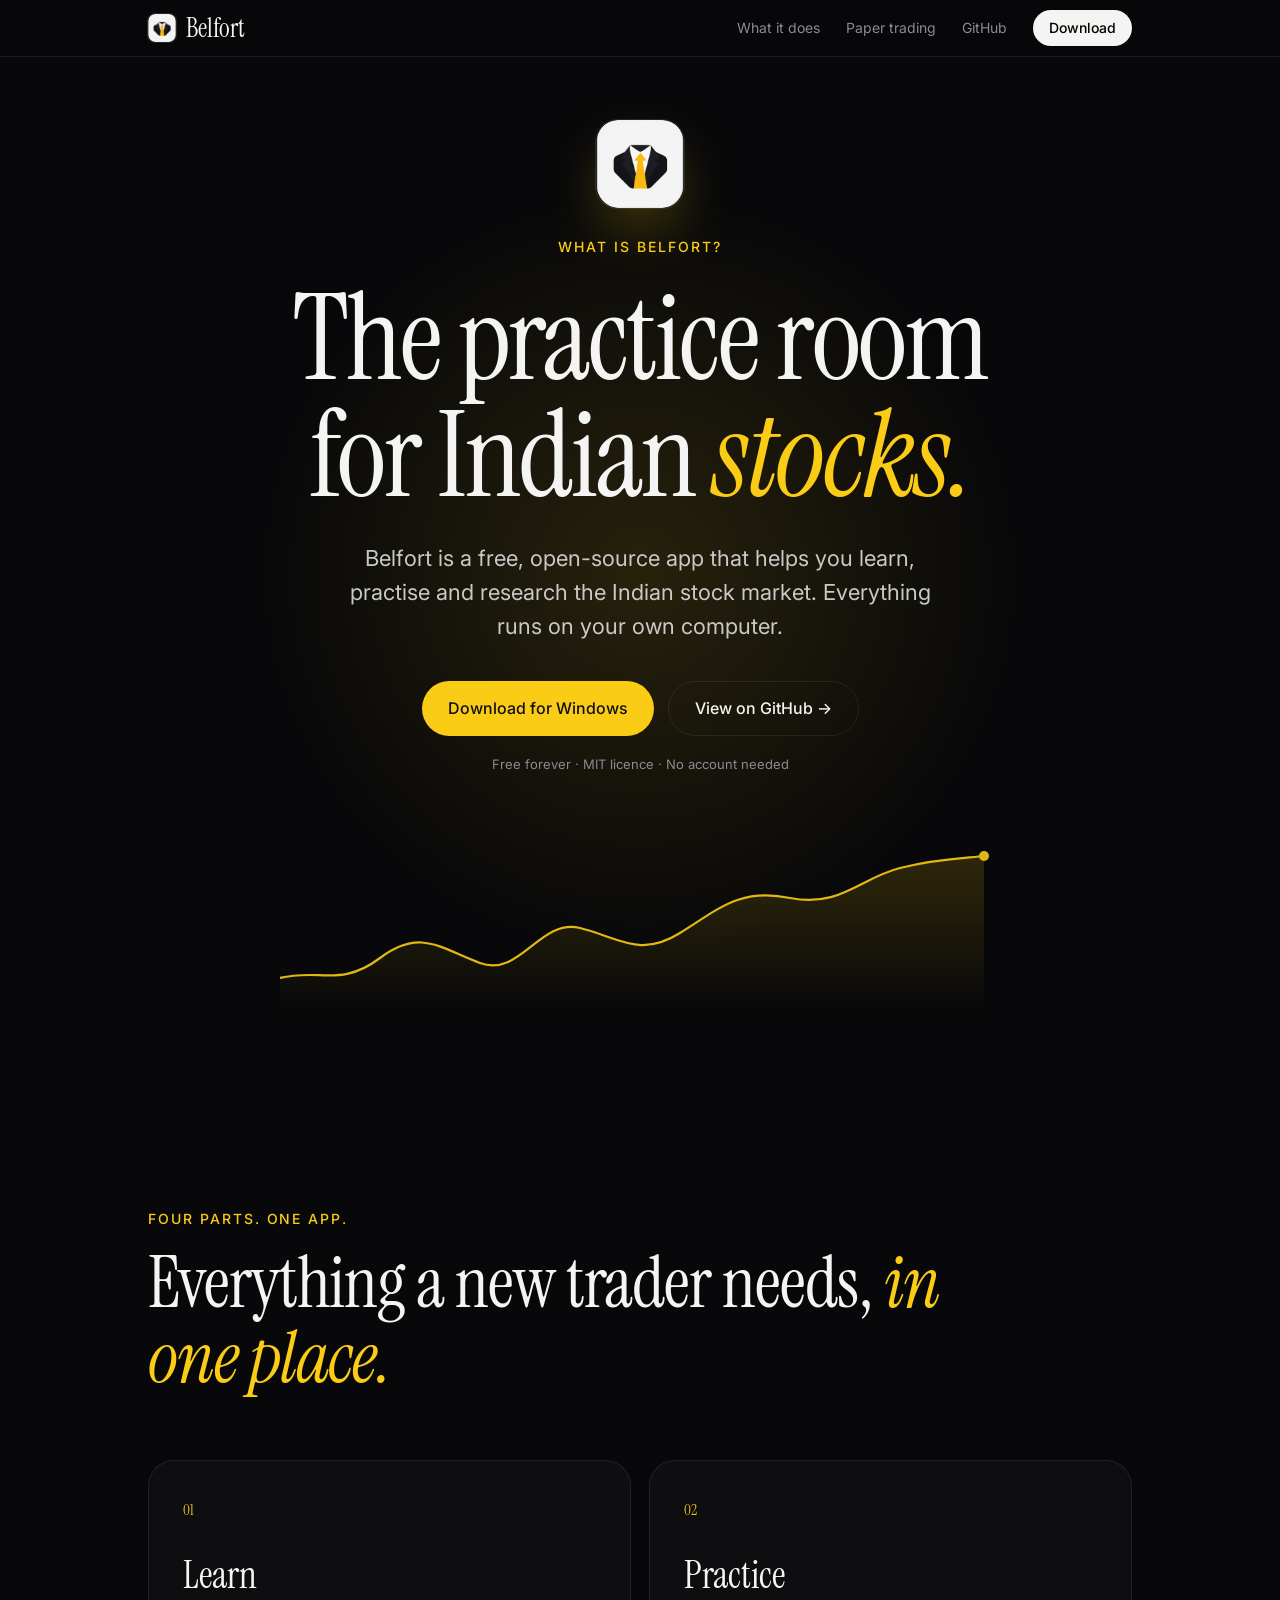
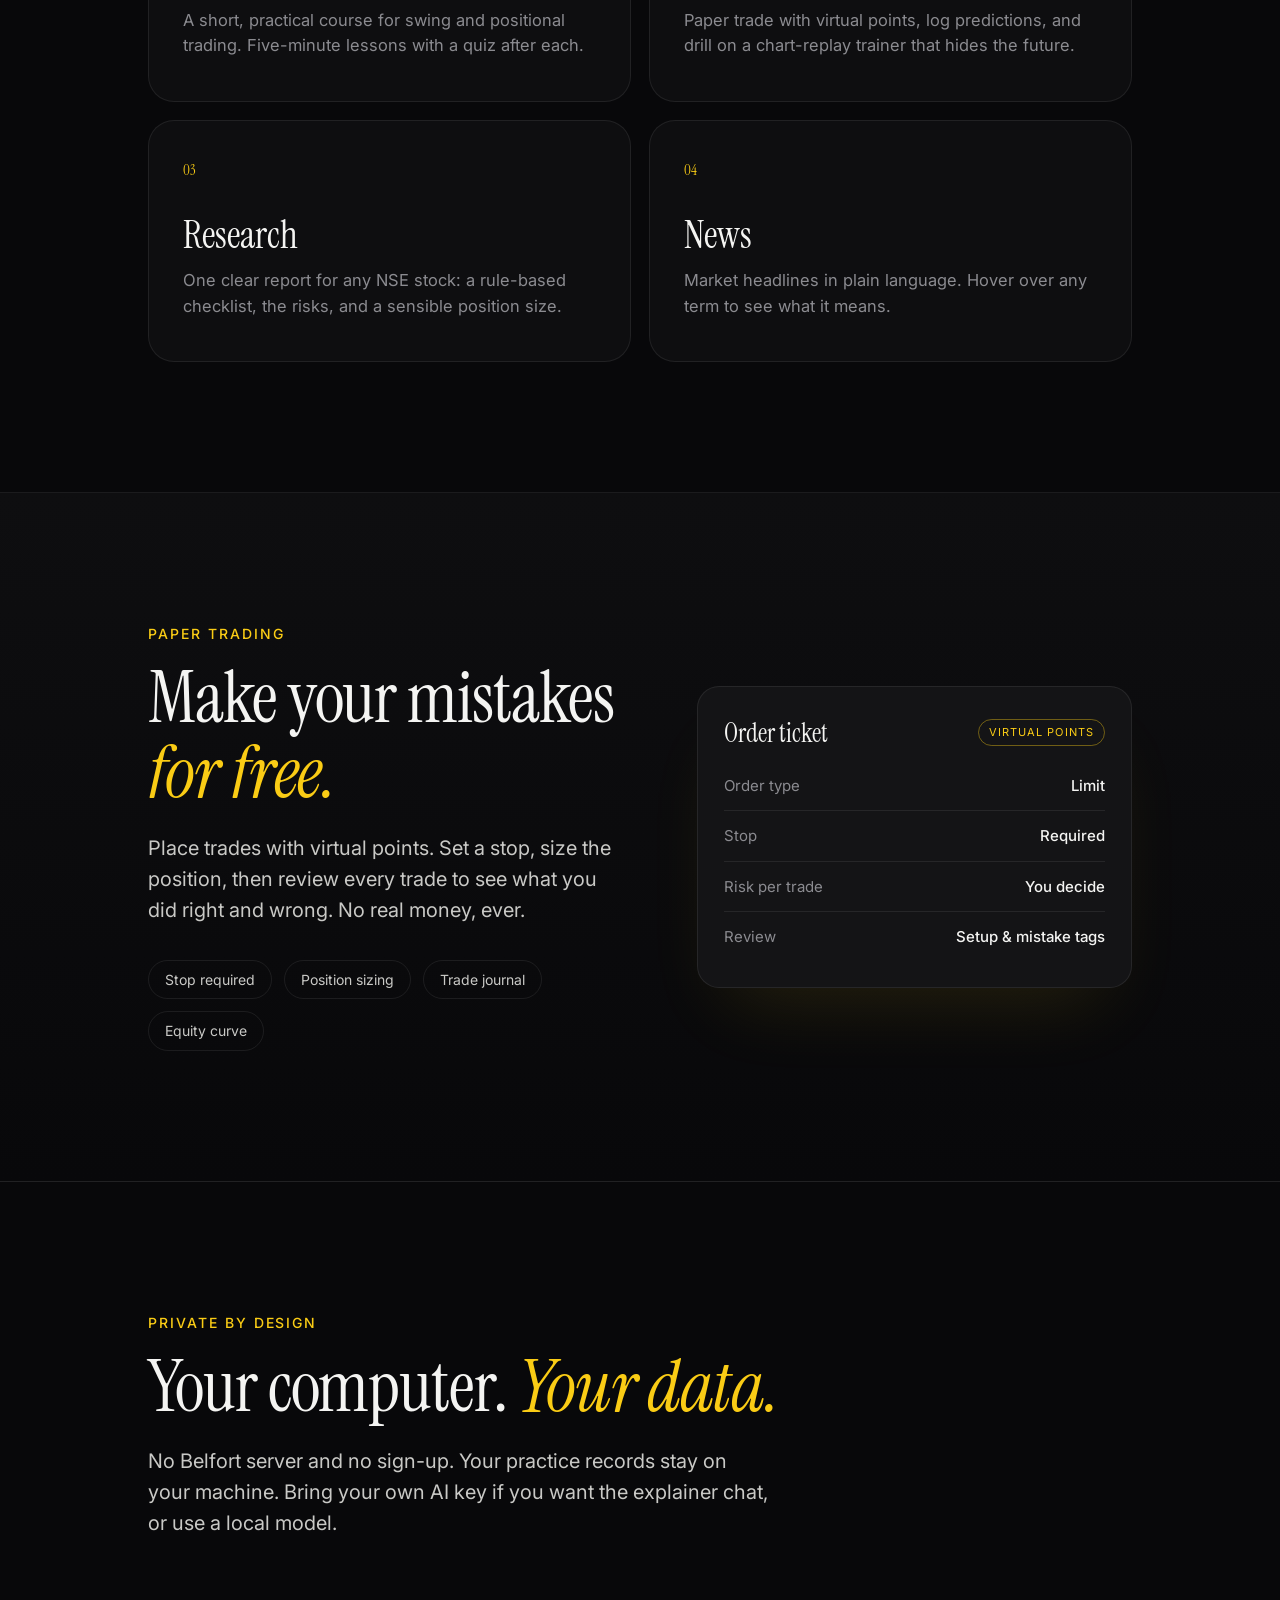
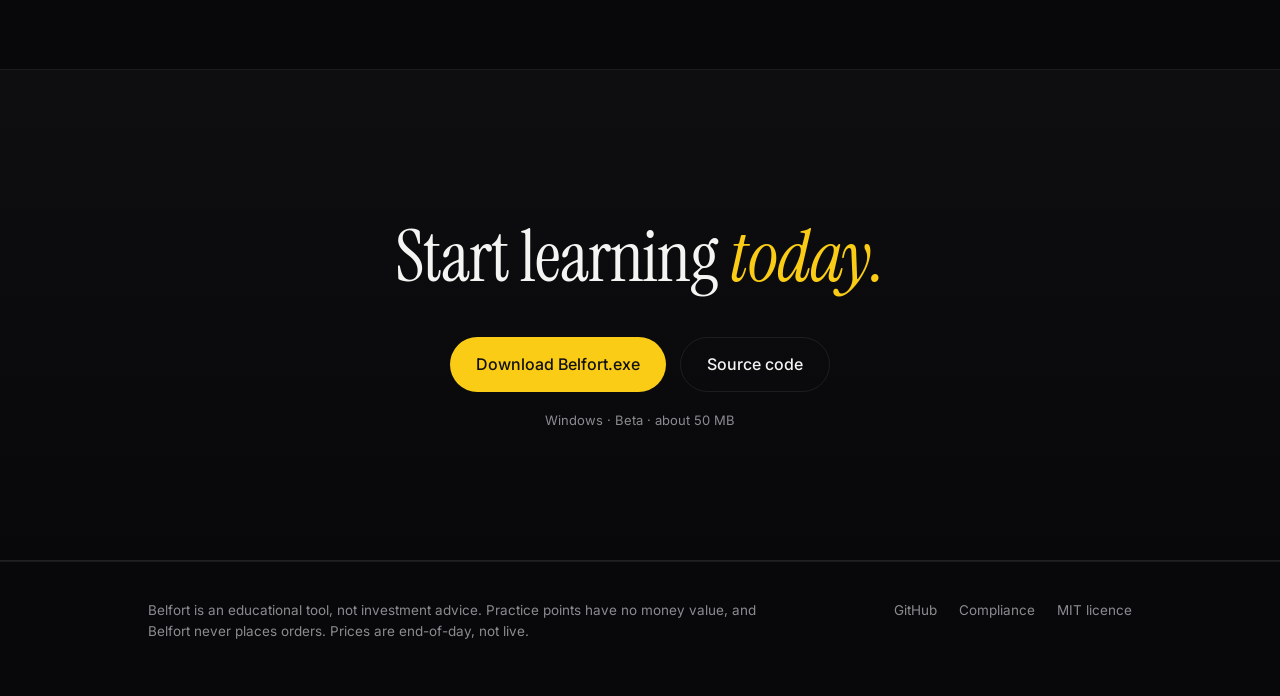
==== site/index.html @ 418f35a1 "feat(site): add landing page for belfort-ai-learn.vercel.app" ====
<!doctype html>
<html lang="en">
<head>
<meta charset="utf-8">
<meta name="viewport" content="width=device-width, initial-scale=1">
<title>Belfort. Learn, practise and research Indian stocks.</title>
<meta name="description" content="Belfort is a free, open-source Windows app to learn, practise and research Indian stocks. Paper trading with virtual points, a short course, one clear report per stock, and plain-language news.">
<meta name="theme-color" content="#08080a">
<meta property="og:title" content="Belfort">
<meta property="og:description" content="Learn, practise and research Indian stocks. In one free app.">
<meta property="og:type" content="website">
<meta property="og:image" content="logo.png">
<link rel="icon" href="favicon.png">
<link rel="apple-touch-icon" href="logo.png">
<link rel="preconnect" href="https://fonts.googleapis.com">
<link rel="preconnect" href="https://fonts.gstatic.com" crossorigin>
<link href="https://fonts.googleapis.com/css2?family=Inter:wght@400;500;600&family=Instrument+Serif:ital@0;1&display=swap" rel="stylesheet">
<style>
:root{
  --bg:#08080a; --s1:#0e0e10; --s2:#141416;
  --line:rgba(255,255,255,.08); --ink:#f4f4f2; --ink2:#c9c9c6; --muted:#8b8b90;
  --y:#facc15; --y-hi:#ffe27a;
  --serif:"Instrument Serif","Iowan Old Style",Georgia,serif;
  --sans:"Inter",-apple-system,"Segoe UI",Roboto,sans-serif;
}
*{box-sizing:border-box;margin:0;padding:0}
html{scroll-behavior:smooth}
body{background:var(--bg);color:var(--ink);font-family:var(--sans);font-size:17px;line-height:1.55;-webkit-font-smoothing:antialiased;overflow-x:hidden}
a{color:inherit;text-decoration:none}
.wrap{max-width:1040px;margin:0 auto;padding:0 28px}

/* nav */
nav{position:fixed;inset:0 0 auto 0;z-index:10;backdrop-filter:saturate(180%) blur(20px);background:rgba(8,8,10,.7);border-bottom:1px solid var(--line)}
nav .wrap{display:flex;align-items:center;justify-content:space-between;height:56px}
.brand{display:flex;align-items:center;gap:10px;font-family:var(--serif);font-size:26px;line-height:1}
.brand img{width:28px;height:28px;border-radius:7px;box-shadow:0 0 0 1px rgba(255,255,255,.12)}
.links{display:flex;align-items:center;gap:26px;font-size:14px;color:var(--muted)}
.links a:hover{color:var(--ink)}
.pill{background:var(--ink);color:#000!important;padding:7px 16px;border-radius:999px;font-weight:500}
.pill:hover{background:#fff}

/* hero */
.hero{min-height:100vh;display:flex;flex-direction:column;justify-content:center;align-items:center;text-align:center;padding:120px 28px 60px;position:relative}
.hero::before{content:"";position:absolute;top:18%;left:50%;width:760px;height:760px;transform:translateX(-50%);background:radial-gradient(closest-side,rgba(250,204,21,.13),transparent);pointer-events:none;animation:glow 6s ease-in-out infinite alternate}
@keyframes glow{to{opacity:.55;transform:translateX(-50%) scale(1.08)}}
.mark{width:88px;height:88px;border-radius:22px;margin-bottom:28px;box-shadow:0 0 0 1px rgba(255,255,255,.1),0 24px 60px -12px rgba(250,204,21,.35);animation:rise 1s both,float 6s 1s ease-in-out infinite!important}
@keyframes float{50%{transform:translateY(-8px)}}
.eyebrow{font-size:14px;color:var(--y);letter-spacing:.14em;text-transform:uppercase;font-weight:500;margin-bottom:22px}
h1{font-family:var(--serif);font-weight:400;font-size:clamp(56px,10vw,120px);line-height:.98;letter-spacing:-.02em;margin-bottom:26px}
h1 em{font-style:italic;color:var(--y)}
.lede{max-width:600px;font-size:clamp(18px,2.2vw,22px);color:var(--ink2);margin:0 auto 38px}
.cta{display:flex;gap:14px;justify-content:center;flex-wrap:wrap}
.btn{display:inline-flex;align-items:center;gap:8px;padding:14px 26px;border-radius:999px;font-weight:500;font-size:16px;transition:transform .25s,background .25s,border-color .25s}
.btn.primary{background:var(--y);color:#111}
.btn:active{transform:scale(.97)}
.btn.primary:hover{background:var(--y-hi);transform:translateY(-2px)}
.btn.ghost{border:1px solid var(--line);color:var(--ink)}
.btn.ghost:hover{border-color:rgba(255,255,255,.3);transform:translateY(-2px)}
.fine{margin-top:18px;font-size:13px;color:var(--muted)}
.chart{width:min(720px,100%);margin-top:64px;opacity:.9}
.chart path.line{fill:none;stroke:var(--y);stroke-width:2.2;stroke-linecap:round;stroke-linejoin:round;stroke-dasharray:1400;stroke-dashoffset:1400;animation:draw 3.2s .6s cubic-bezier(.4,0,.2,1) forwards}
.chart path.area{fill:url(#fade);opacity:0;animation:fadein 1.6s 2.6s forwards}
.chart circle{fill:var(--y);opacity:0;animation:fadein .6s 3.6s forwards}
.chart circle.ring{fill:none;stroke:var(--y);animation:ping 2.4s 3.8s infinite}
@keyframes draw{to{stroke-dashoffset:0}}
@keyframes fadein{to{opacity:1}}
@keyframes ping{0%{r:5;opacity:.7}100%{r:22;opacity:0}}

/* sections */
section{padding:130px 0}
.kicker{font-size:14px;color:var(--y);letter-spacing:.14em;text-transform:uppercase;font-weight:500;margin-bottom:16px}
h2{font-family:var(--serif);font-weight:400;font-size:clamp(40px,6vw,72px);line-height:1.04;letter-spacing:-.015em;max-width:820px}
h2 em{font-style:italic;color:var(--y)}
.sub{color:var(--ink2);font-size:20px;max-width:620px;margin-top:22px}

.grid{display:grid;grid-template-columns:repeat(2,1fr);gap:18px;margin-top:64px}
.card{background:var(--s1);border:1px solid var(--line);border-radius:26px;padding:38px 34px 42px;transition:border-color .35s,transform .35s,background .35s}
.card:hover{border-color:rgba(250,204,21,.35);background:var(--s2);transform:translateY(-4px)}
.card .n{font-family:var(--serif);font-size:15px;color:var(--y);margin-bottom:34px}
.card h3{font-family:var(--serif);font-weight:400;font-size:38px;line-height:1.05;margin-bottom:12px}
.card p{color:var(--muted);font-size:16.5px}

.band{border-top:1px solid var(--line);border-bottom:1px solid var(--line);background:linear-gradient(180deg,var(--s1),var(--bg))}
.split{display:grid;grid-template-columns:1.1fr 1fr;gap:70px;align-items:center}
.ticket{background:var(--s2);border:1px solid var(--line);border-radius:22px;padding:26px;font-size:15px;box-shadow:0 40px 80px -30px rgba(250,204,21,.12)}
.ticket .row{display:flex;justify-content:space-between;padding:13px 0;border-bottom:1px solid var(--line);color:var(--muted)}
.ticket .row:last-of-type{border:0}
.ticket .row b{color:var(--ink);font-weight:500}
.ticket .head{display:flex;justify-content:space-between;align-items:center;margin-bottom:8px;font-family:var(--serif);font-size:26px}
.tag{font-family:var(--sans);font-size:11px;letter-spacing:.1em;text-transform:uppercase;color:var(--y);border:1px solid rgba(250,204,21,.4);padding:4px 10px;border-radius:999px}
.facts{display:flex;flex-wrap:wrap;gap:12px;margin-top:34px}
.facts span{border:1px solid var(--line);border-radius:999px;padding:8px 16px;font-size:14px;color:var(--ink2)}

.final{text-align:center;padding:150px 0 130px}
.final h2{margin:0 auto}
.final .cta{margin-top:42px}

footer{border-top:1px solid var(--line);padding:38px 0 54px;color:var(--muted);font-size:13.5px}
footer .wrap{display:flex;justify-content:space-between;gap:30px;flex-wrap:wrap}
footer p{max-width:620px}
footer .fl{display:flex;gap:22px}
footer a:hover{color:var(--ink)}

/* reveal on scroll */
.rv{opacity:0;transform:translateY(26px);transition:opacity .9s cubic-bezier(.2,.7,.2,1),transform .9s cubic-bezier(.2,.7,.2,1)}
.rv.in{opacity:1;transform:none}
.d1{transition-delay:.1s}.d2{transition-delay:.2s}.d3{transition-delay:.3s}
.hero>*{animation:rise 1s cubic-bezier(.2,.7,.2,1) both}
.hero>*:nth-child(3){animation-delay:.1s}.hero>*:nth-child(4){animation-delay:.2s}.hero>*:nth-child(5){animation-delay:.3s}.hero>*:nth-child(6){animation-delay:.4s}
@keyframes rise{from{opacity:0;transform:translateY(22px)}}

@media (max-width:820px){
  .grid,.split{grid-template-columns:1fr}
  .split{gap:44px}
  section{padding:90px 0}
  .links a:not(.pill){display:none}
}
@media (prefers-reduced-motion:reduce){
  *,*::before,*::after{animation:none!important;transition:none!important}
  .rv{opacity:1;transform:none}
  .chart path.line{stroke-dashoffset:0}.chart path.area,.chart circle{opacity:1}
}
</style>
</head>
<body>

<nav>
  <div class="wrap">
    <a class="brand" href="#top"><img src="logo.png" alt="">Belfort</a>
    <div class="links">
      <a href="#what">What it does</a>
      <a href="#practice">Paper trading</a>
      <a href="https://github.com/sarthakviche/belfort">GitHub</a>
      <a class="pill" href="https://github.com/sarthakviche/belfort/releases/latest">Download</a>
    </div>
  </div>
</nav>

<header class="hero" id="top">
  <img class="mark" src="logo.png" alt="Belfort logo" width="88" height="88">
  <div class="eyebrow">What is Belfort?</div>
  <h1>The practice room<br>for Indian <em>stocks.</em></h1>
  <p class="lede">Belfort is a free, open-source app that helps you learn, practise and research the Indian stock market. Everything runs on your own computer.</p>
  <div class="cta">
    <a class="btn primary" href="https://github.com/sarthakviche/belfort/releases/latest">Download for Windows</a>
    <a class="btn ghost" href="https://github.com/sarthakviche/belfort">View on GitHub &rarr;</a>
  </div>
  <p class="fine">Free forever &middot; MIT licence &middot; No account needed</p>

  <svg class="chart" viewBox="0 0 720 180" fill="none" aria-hidden="true">
    <defs>
      <linearGradient id="fade" x1="0" y1="0" x2="0" y2="1">
        <stop offset="0" stop-color="#facc15" stop-opacity=".18"/>
        <stop offset="1" stop-color="#facc15" stop-opacity="0"/>
      </linearGradient>
    </defs>
    <path class="area" d="M0 140 C40 130 60 150 100 120 S160 110 200 125 S260 80 300 90 S360 120 400 95 S460 50 510 60 S580 40 620 30 S690 20 704 18 L704 180 L0 180Z"/>
    <path class="line" d="M0 140 C40 130 60 150 100 120 S160 110 200 125 S260 80 300 90 S360 120 400 95 S460 50 510 60 S580 40 620 30 S690 20 704 18"/>
    <circle cx="704" cy="18" r="5"/>
    <circle class="ring" cx="704" cy="18" r="5"/>
  </svg>
</header>

<section id="what">
  <div class="wrap">
    <div class="kicker rv">Four parts. One app.</div>
    <h2 class="rv d1">Everything a new trader needs, <em>in one place.</em></h2>
    <div class="grid">
      <div class="card rv"><div class="n">01</div><h3>Learn</h3><p>A short, practical course for swing and positional trading. Five-minute lessons with a quiz after each.</p></div>
      <div class="card rv d1"><div class="n">02</div><h3>Practice</h3><p>Paper trade with virtual points, log predictions, and drill on a chart-replay trainer that hides the future.</p></div>
      <div class="card rv"><div class="n">03</div><h3>Research</h3><p>One clear report for any NSE stock: a rule-based checklist, the risks, and a sensible position size.</p></div>
      <div class="card rv d1"><div class="n">04</div><h3>News</h3><p>Market headlines in plain language. Hover over any term to see what it means.</p></div>
    </div>
  </div>
</section>

<section class="band" id="practice">
  <div class="wrap split">
    <div>
      <div class="kicker rv">Paper trading</div>
      <h2 class="rv d1">Make your mistakes <em>for free.</em></h2>
      <p class="sub rv d2">Place trades with virtual points. Set a stop, size the position, then review every trade to see what you did right and wrong. No real money, ever.</p>
      <div class="facts rv d3"><span>Stop required</span><span>Position sizing</span><span>Trade journal</span><span>Equity curve</span></div>
    </div>
    <div class="ticket rv d2" aria-hidden="true">
      <div class="head">Order ticket <span class="tag">Virtual points</span></div>
      <div class="row"><span>Order type</span><b>Limit</b></div>
      <div class="row"><span>Stop</span><b>Required</b></div>
      <div class="row"><span>Risk per trade</span><b>You decide</b></div>
      <div class="row"><span>Review</span><b>Setup &amp; mistake tags</b></div>
    </div>
  </div>
</section>

<section>
  <div class="wrap">
    <div class="kicker rv">Private by design</div>
    <h2 class="rv d1">Your computer. <em>Your data.</em></h2>
    <p class="sub rv d2">No Belfort server and no sign-up. Your practice records stay on your machine. Bring your own AI key if you want the explainer chat, or use a local model.</p>
  </div>
</section>

<section class="final band">
  <div class="wrap">
    <h2 class="rv">Start learning <em>today.</em></h2>
    <div class="cta rv d1">
      <a class="btn primary" href="https://github.com/sarthakviche/belfort/releases/latest">Download Belfort.exe</a>
      <a class="btn ghost" href="https://github.com/sarthakviche/belfort">Source code</a>
    </div>
    <p class="fine rv d2">Windows &middot; Beta &middot; about 50 MB</p>
  </div>
</section>

<footer>
  <div class="wrap">
    <p>Belfort is an educational tool, not investment advice. Practice points have no money value, and Belfort never places orders. Prices are end-of-day, not live.</p>
    <div class="fl">
      <a href="https://github.com/sarthakviche/belfort">GitHub</a>
      <a href="https://github.com/sarthakviche/belfort/blob/main/docs/COMPLIANCE.md">Compliance</a>
      <a href="https://github.com/sarthakviche/belfort/blob/main/LICENSE">MIT licence</a>
    </div>
  </div>
</footer>

<script>
const io=new IntersectionObserver(es=>es.forEach(e=>{if(e.isIntersecting){e.target.classList.add('in');io.unobserve(e.target)}}),{threshold:.15});
document.querySelectorAll('.rv').forEach(el=>io.observe(el));
</script>
</body>
</html>
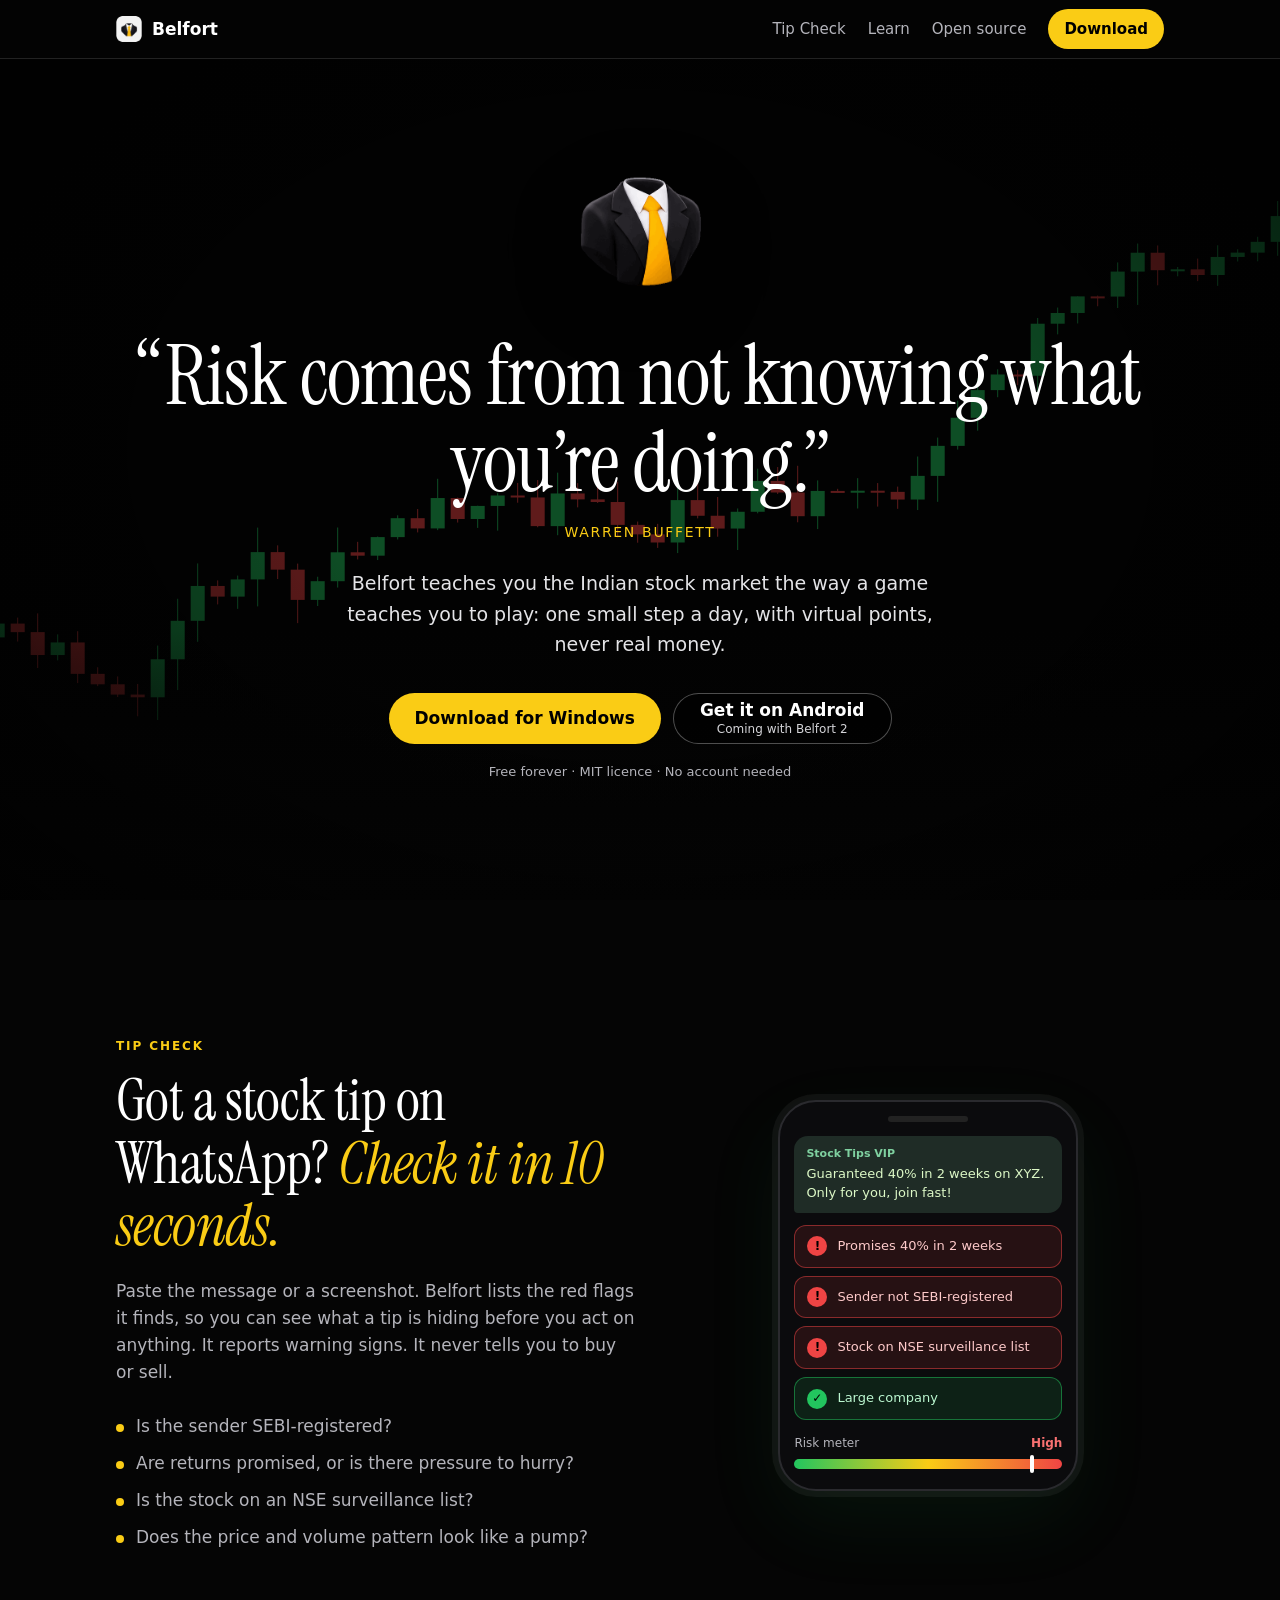
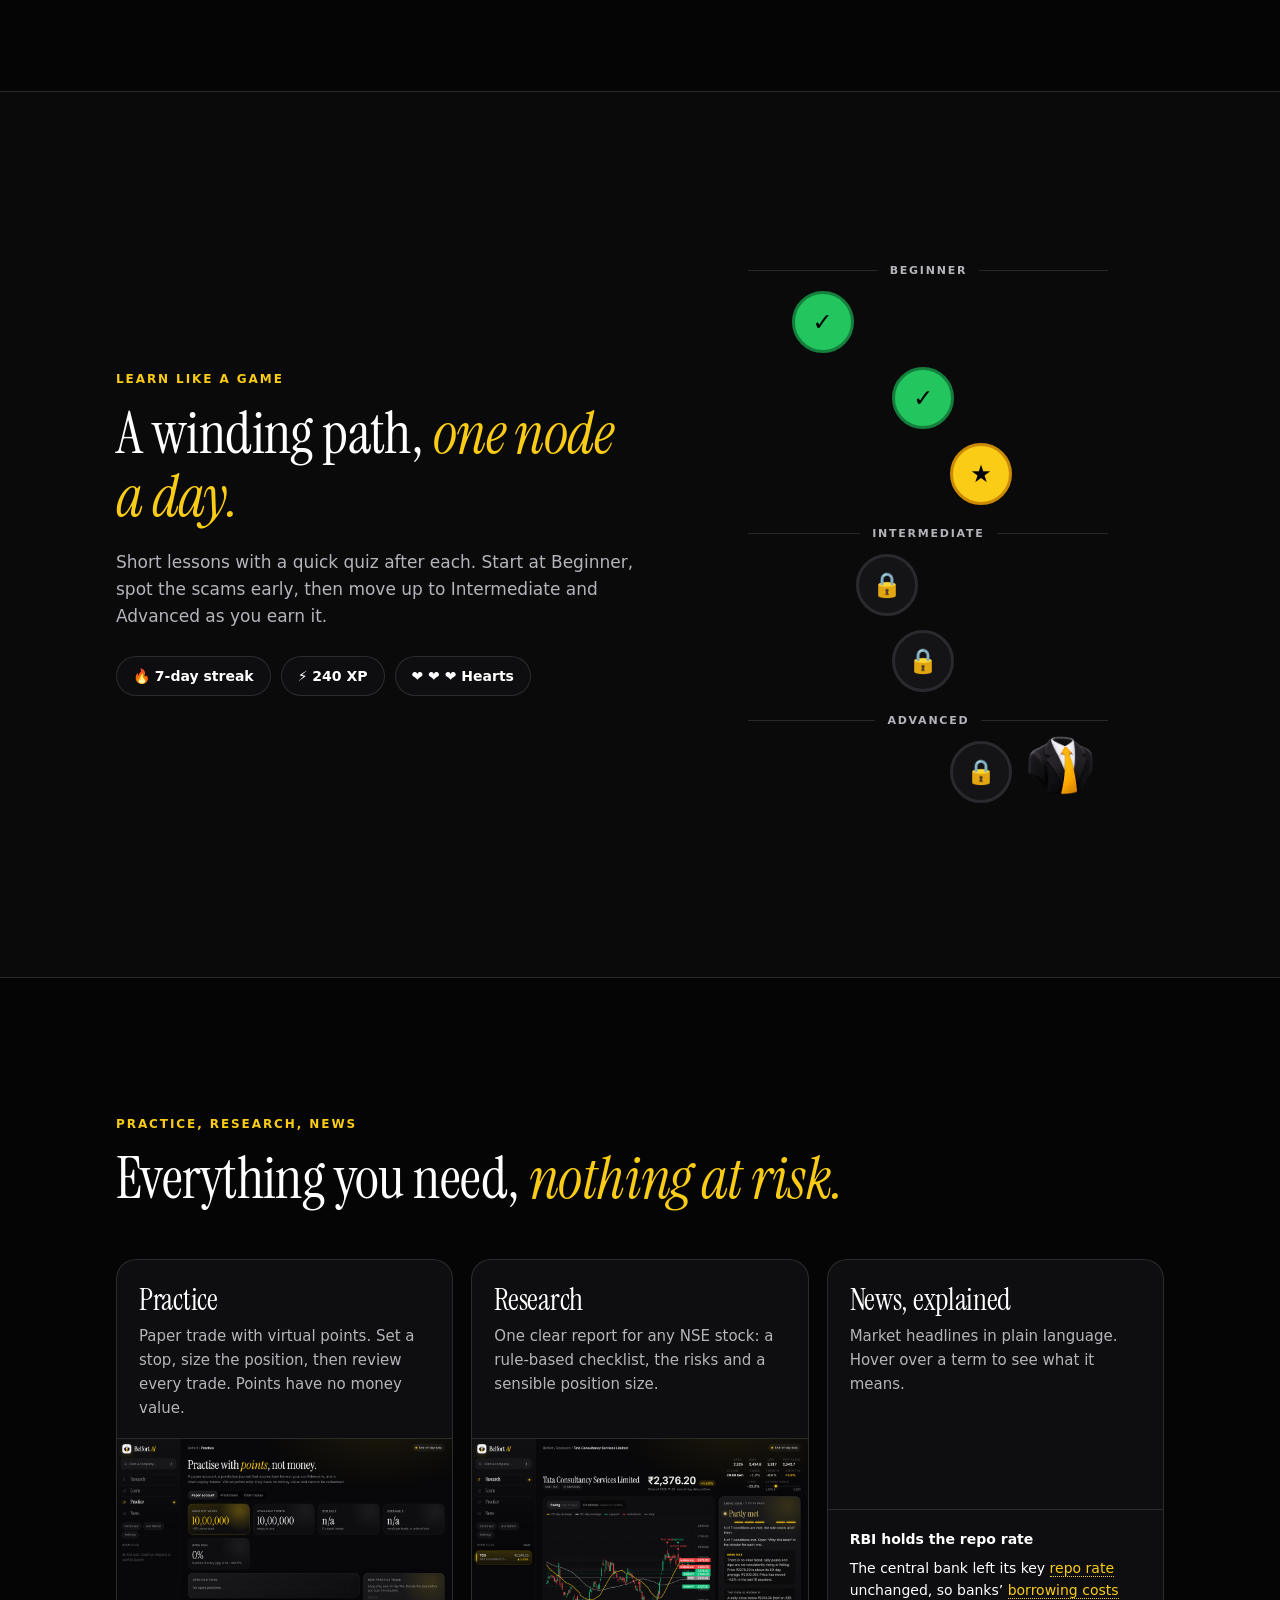
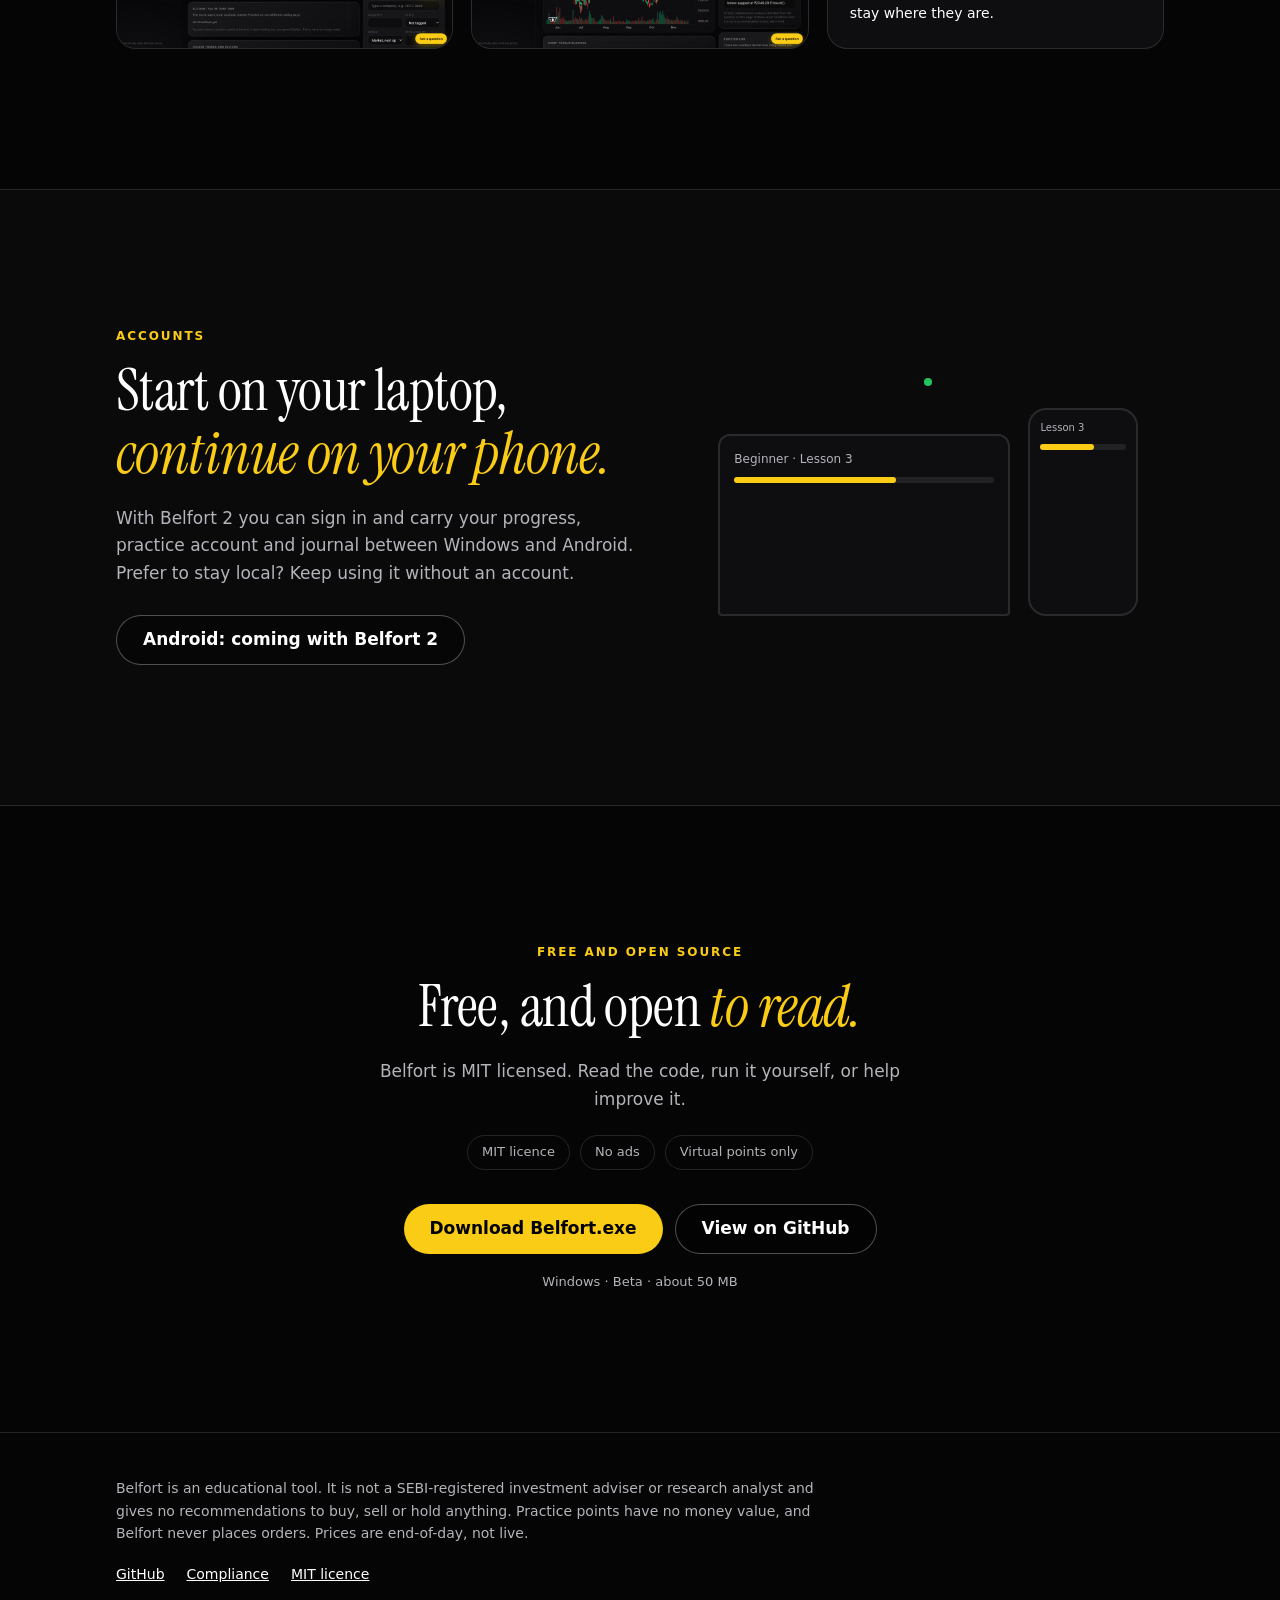
==== commit f91c3546: "feat(site): rebuild the landing page with a moving chart hero (T47) Canvas candlestick hero (swappab" ====
--- a/site/index.html
+++ b/site/index.html
@@ -3,11 +3,11 @@
 <head>
 <meta charset="utf-8">
 <meta name="viewport" content="width=device-width, initial-scale=1">
-<title>Belfort. Learn, practise and research Indian stocks.</title>
-<meta name="description" content="Belfort is a free, open-source Windows app to learn, practise and research Indian stocks. Paper trading with virtual points, a short course, one clear report per stock, and plain-language news.">
-<meta name="theme-color" content="#08080a">
+<title>Belfort. Learn the Indian stock market, one small step a day.</title>
+<meta name="description" content="Belfort is a free, open-source app that teaches the Indian stock market like a game: short lessons, virtual points, one clear report per stock, plain-language news and a tip checker. Never real money.">
+<meta name="theme-color" content="#050505">
 <meta property="og:title" content="Belfort">
-<meta property="og:description" content="Learn, practise and research Indian stocks. In one free app.">
+<meta property="og:description" content="Learn the Indian stock market the way a game teaches you to play. Free and open source.">
 <meta property="og:type" content="website">
 <meta property="og:image" content="logo.png">
 <link rel="icon" href="favicon.png">
@@ -16,204 +16,266 @@
 <link rel="preconnect" href="https://fonts.gstatic.com" crossorigin>
 <link href="https://fonts.googleapis.com/css2?family=Inter:wght@400;500;600&family=Instrument+Serif:ital@0;1&display=swap" rel="stylesheet">
 <style>
-:root{
-  --bg:#08080a; --s1:#0e0e10; --s2:#141416;
-  --line:rgba(255,255,255,.08); --ink:#f4f4f2; --ink2:#c9c9c6; --muted:#8b8b90;
-  --y:#facc15; --y-hi:#ffe27a;
-  --serif:"Instrument Serif","Iowan Old Style",Georgia,serif;
-  --sans:"Inter",-apple-system,"Segoe UI",Roboto,sans-serif;
-}
-*{box-sizing:border-box;margin:0;padding:0}
+:root{--bg:#050505;--fg:#fff;--mut:#b4b4bb;--line:rgba(255,255,255,.12);--card:#0e0e10;--y:#facc15;--g:#22c55e;--r:#ef4444;
+--serif:"Instrument Serif",Georgia,"Times New Roman",serif;--sans:system-ui,-apple-system,"Segoe UI",Roboto,Inter,Arial,sans-serif}
+*{box-sizing:border-box;margin:0}
 html{scroll-behavior:smooth}
-body{background:var(--bg);color:var(--ink);font-family:var(--sans);font-size:17px;line-height:1.55;-webkit-font-smoothing:antialiased;overflow-x:hidden}
-a{color:inherit;text-decoration:none}
-.wrap{max-width:1040px;margin:0 auto;padding:0 28px}
-
-/* nav */
-nav{position:fixed;inset:0 0 auto 0;z-index:10;backdrop-filter:saturate(180%) blur(20px);background:rgba(8,8,10,.7);border-bottom:1px solid var(--line)}
-nav .wrap{display:flex;align-items:center;justify-content:space-between;height:56px}
-.brand{display:flex;align-items:center;gap:10px;font-family:var(--serif);font-size:26px;line-height:1}
-.brand img{width:28px;height:28px;border-radius:7px;box-shadow:0 0 0 1px rgba(255,255,255,.12)}
-.links{display:flex;align-items:center;gap:26px;font-size:14px;color:var(--muted)}
-.links a:hover{color:var(--ink)}
-.pill{background:var(--ink);color:#000!important;padding:7px 16px;border-radius:999px;font-weight:500}
-.pill:hover{background:#fff}
-
-/* hero */
-.hero{min-height:100vh;display:flex;flex-direction:column;justify-content:center;align-items:center;text-align:center;padding:120px 28px 60px;position:relative}
-.hero::before{content:"";position:absolute;top:18%;left:50%;width:760px;height:760px;transform:translateX(-50%);background:radial-gradient(closest-side,rgba(250,204,21,.13),transparent);pointer-events:none;animation:glow 6s ease-in-out infinite alternate}
-@keyframes glow{to{opacity:.55;transform:translateX(-50%) scale(1.08)}}
-.mark{width:88px;height:88px;border-radius:22px;margin-bottom:28px;box-shadow:0 0 0 1px rgba(255,255,255,.1),0 24px 60px -12px rgba(250,204,21,.35);animation:rise 1s both,float 6s 1s ease-in-out infinite!important}
-@keyframes float{50%{transform:translateY(-8px)}}
-.eyebrow{font-size:14px;color:var(--y);letter-spacing:.14em;text-transform:uppercase;font-weight:500;margin-bottom:22px}
-h1{font-family:var(--serif);font-weight:400;font-size:clamp(56px,10vw,120px);line-height:.98;letter-spacing:-.02em;margin-bottom:26px}
-h1 em{font-style:italic;color:var(--y)}
-.lede{max-width:600px;font-size:clamp(18px,2.2vw,22px);color:var(--ink2);margin:0 auto 38px}
-.cta{display:flex;gap:14px;justify-content:center;flex-wrap:wrap}
-.btn{display:inline-flex;align-items:center;gap:8px;padding:14px 26px;border-radius:999px;font-weight:500;font-size:16px;transition:transform .25s,background .25s,border-color .25s}
-.btn.primary{background:var(--y);color:#111}
-.btn:active{transform:scale(.97)}
-.btn.primary:hover{background:var(--y-hi);transform:translateY(-2px)}
-.btn.ghost{border:1px solid var(--line);color:var(--ink)}
-.btn.ghost:hover{border-color:rgba(255,255,255,.3);transform:translateY(-2px)}
-.fine{margin-top:18px;font-size:13px;color:var(--muted)}
-.chart{width:min(720px,100%);margin-top:64px;opacity:.9}
-.chart path.line{fill:none;stroke:var(--y);stroke-width:2.2;stroke-linecap:round;stroke-linejoin:round;stroke-dasharray:1400;stroke-dashoffset:1400;animation:draw 3.2s .6s cubic-bezier(.4,0,.2,1) forwards}
-.chart path.area{fill:url(#fade);opacity:0;animation:fadein 1.6s 2.6s forwards}
-.chart circle{fill:var(--y);opacity:0;animation:fadein .6s 3.6s forwards}
-.chart circle.ring{fill:none;stroke:var(--y);animation:ping 2.4s 3.8s infinite}
-@keyframes draw{to{stroke-dashoffset:0}}
-@keyframes fadein{to{opacity:1}}
-@keyframes ping{0%{r:5;opacity:.7}100%{r:22;opacity:0}}
-
-/* sections */
-section{padding:130px 0}
-.kicker{font-size:14px;color:var(--y);letter-spacing:.14em;text-transform:uppercase;font-weight:500;margin-bottom:16px}
-h2{font-family:var(--serif);font-weight:400;font-size:clamp(40px,6vw,72px);line-height:1.04;letter-spacing:-.015em;max-width:820px}
-h2 em{font-style:italic;color:var(--y)}
-.sub{color:var(--ink2);font-size:20px;max-width:620px;margin-top:22px}
-
-.grid{display:grid;grid-template-columns:repeat(2,1fr);gap:18px;margin-top:64px}
-.card{background:var(--s1);border:1px solid var(--line);border-radius:26px;padding:38px 34px 42px;transition:border-color .35s,transform .35s,background .35s}
-.card:hover{border-color:rgba(250,204,21,.35);background:var(--s2);transform:translateY(-4px)}
-.card .n{font-family:var(--serif);font-size:15px;color:var(--y);margin-bottom:34px}
-.card h3{font-family:var(--serif);font-weight:400;font-size:38px;line-height:1.05;margin-bottom:12px}
-.card p{color:var(--muted);font-size:16.5px}
-
-.band{border-top:1px solid var(--line);border-bottom:1px solid var(--line);background:linear-gradient(180deg,var(--s1),var(--bg))}
-.split{display:grid;grid-template-columns:1.1fr 1fr;gap:70px;align-items:center}
-.ticket{background:var(--s2);border:1px solid var(--line);border-radius:22px;padding:26px;font-size:15px;box-shadow:0 40px 80px -30px rgba(250,204,21,.12)}
-.ticket .row{display:flex;justify-content:space-between;padding:13px 0;border-bottom:1px solid var(--line);color:var(--muted)}
-.ticket .row:last-of-type{border:0}
-.ticket .row b{color:var(--ink);font-weight:500}
-.ticket .head{display:flex;justify-content:space-between;align-items:center;margin-bottom:8px;font-family:var(--serif);font-size:26px}
-.tag{font-family:var(--sans);font-size:11px;letter-spacing:.1em;text-transform:uppercase;color:var(--y);border:1px solid rgba(250,204,21,.4);padding:4px 10px;border-radius:999px}
-.facts{display:flex;flex-wrap:wrap;gap:12px;margin-top:34px}
-.facts span{border:1px solid var(--line);border-radius:999px;padding:8px 16px;font-size:14px;color:var(--ink2)}
-
-.final{text-align:center;padding:150px 0 130px}
-.final h2{margin:0 auto}
-.final .cta{margin-top:42px}
-
-footer{border-top:1px solid var(--line);padding:38px 0 54px;color:var(--muted);font-size:13.5px}
-footer .wrap{display:flex;justify-content:space-between;gap:30px;flex-wrap:wrap}
-footer p{max-width:620px}
-footer .fl{display:flex;gap:22px}
-footer a:hover{color:var(--ink)}
-
-/* reveal on scroll */
-.rv{opacity:0;transform:translateY(26px);transition:opacity .9s cubic-bezier(.2,.7,.2,1),transform .9s cubic-bezier(.2,.7,.2,1)}
+body{background:var(--bg);color:var(--fg);font:400 17px/1.6 var(--sans);overflow-x:hidden;-webkit-font-smoothing:antialiased}
+img{max-width:100%;height:auto;display:block}
+a{color:inherit}
+:focus-visible{outline:2px solid var(--y);outline-offset:3px;border-radius:6px}
+.wrap{max-width:1080px;margin:0 auto;padding:0 16px}
+.skip{position:absolute;left:-999px;top:8px;background:var(--y);color:#000;padding:8px 14px;border-radius:8px;z-index:100}
+.skip:focus{left:8px}
+h1,h2,h3{font-family:var(--serif);font-weight:400;line-height:1.08;letter-spacing:-.01em}
+h2{font-size:clamp(34px,6vw,58px)}
+h2 em{color:var(--y);font-style:italic}
+.kicker{font:600 12px/1 var(--sans);letter-spacing:.16em;text-transform:uppercase;color:var(--y);margin-bottom:18px}
+.sub{color:var(--mut);max-width:560px;margin-top:20px}
+section{padding:clamp(72px,12vw,140px) 0;position:relative}
+.band{background:#0a0a0b;border-block:1px solid var(--line)}
+
+nav{position:fixed;inset:0 0 auto 0;z-index:50;background:rgba(5,5,5,.72);backdrop-filter:blur(10px);-webkit-backdrop-filter:blur(10px);border-bottom:1px solid var(--line)}
+nav .wrap{display:flex;align-items:center;justify-content:space-between;height:58px}
+.brand{display:flex;align-items:center;gap:10px;text-decoration:none;font:600 17px var(--sans)}
+.brand img{width:26px;height:26px;border-radius:6px}
+nav .links{display:flex;align-items:center;gap:22px;font-size:15px}
+nav .links a{text-decoration:none;color:var(--mut)}
+nav .links a:hover{color:#fff}
+nav .links a.pill{color:#000}
+.pill{background:var(--y);padding:8px 16px;border-radius:99px;font-weight:600}
+@media(max-width:640px){nav .links a:not(.pill){display:none}}
+
+.btn{display:inline-flex;align-items:center;justify-content:center;min-height:50px;padding:6px 26px;border-radius:99px;font-weight:600;text-decoration:none;text-align:center;line-height:1.25;transition:transform .15s,background .15s}
+.btn:hover{transform:translateY(-2px)}
+.btn.primary{background:var(--y);color:#000}
+.btn.primary:hover{background:#fde047}
+.btn.ghost{border:1px solid rgba(255,255,255,.3);color:#fff;background:rgba(0,0,0,.35)}
+.btn.ghost:hover{border-color:#fff}
+.btn small{display:block;font-weight:400;font-size:12px;color:#d4d4d8}
+.cta{display:flex;gap:12px;flex-wrap:wrap;justify-content:center}
+
+/* HERO BACKGROUND
+   Default: a canvas candlestick animation (script at the bottom).
+   To use a video instead: drop a file at site/img/hero-bg.mp4 (and/or hero-bg.webm).
+   The <video data-hero-bg> below picks it up; as soon as it can play, the canvas is
+   stopped and hidden. If no file exists the canvas stays. Nothing else to change. */
+.hero{min-height:100svh;display:grid;place-items:center;text-align:center;padding:96px 0 64px;overflow:hidden;isolation:isolate;position:relative}
+.hero canvas,.hero video{position:absolute;inset:0;width:100%;height:100%;z-index:-3;object-fit:cover}
+.hero video{display:none}
+.hero.has-video video{display:block}
+.hero.has-video canvas{display:none}
+.hero .shade{position:absolute;inset:0;z-index:-2;background:rgba(0,0,0,.6)}
+.hero .vig{position:absolute;inset:0;z-index:-1;background:radial-gradient(ellipse at center,rgba(0,0,0,0) 35%,rgba(0,0,0,.75) 100%),linear-gradient(to bottom,rgba(5,5,5,0) 70%,var(--bg))}
+.mascot{width:clamp(120px,22vw,180px);height:auto;margin:0 auto 22px;animation:float 5s ease-in-out infinite;filter:drop-shadow(0 18px 30px rgba(0,0,0,.6))}
+@keyframes float{50%{transform:translateY(-12px)}}
+.quote{font-size:clamp(34px,7.2vw,84px);line-height:1.04;max-width:15em;margin:0 auto}
+cite{display:block;margin-top:18px;font:500 14px var(--sans);letter-spacing:.12em;text-transform:uppercase;color:var(--y);font-style:normal}
+.promise{max-width:600px;margin:28px auto 34px;color:#e4e4e7;font-size:clamp(16px,2.4vw,19px)}
+.fine{margin-top:18px;font-size:13px;color:var(--mut)}
+
+.split{display:grid;gap:56px;align-items:center}
+.split>*{min-width:0}
+@media(min-width:900px){.split{grid-template-columns:1.05fr .95fr}.split.rev>:first-child{order:2}}
+.phone{width:min(300px,100%);margin:0 auto;border:2px solid #2a2a2e;border-radius:38px;background:#0b0b0d;padding:14px 14px 20px;box-shadow:0 30px 80px rgba(34,197,94,.08),0 0 0 6px #111}
+.phone .top{width:80px;height:6px;border-radius:9px;background:#222;margin:0 auto 14px}
+.msg{background:#1f2c26;border-radius:14px 14px 14px 4px;padding:10px 12px;font-size:13px;line-height:1.45;color:#dcf8c6;margin-bottom:12px}
+.msg b{display:block;font-size:11px;color:#7fd1a0;margin-bottom:3px}
+.flag{display:flex;gap:10px;align-items:center;border-radius:12px;padding:10px 12px;margin-bottom:8px;font-size:13px;font-weight:500;border:1px solid;opacity:0;transform:perspective(600px) rotateX(-90deg);transform-origin:top;transition:opacity .5s,transform .6s cubic-bezier(.2,.8,.2,1)}
+.flag.red{background:rgba(239,68,68,.12);border-color:rgba(239,68,68,.5);color:#fecaca}
+.flag.green{background:rgba(34,197,94,.12);border-color:rgba(34,197,94,.5);color:#bbf7d0}
+.flag i{font-style:normal;font-weight:700;width:20px;height:20px;border-radius:50%;display:grid;place-items:center;flex:none;font-size:12px;color:#000}
+.red i{background:var(--r)}.green i{background:var(--g)}
+.tipcheck.in .flag{opacity:1;transform:none}
+.tipcheck.in .f1{transition-delay:.3s}.tipcheck.in .f2{transition-delay:.9s}.tipcheck.in .f3{transition-delay:1.5s}.tipcheck.in .f4{transition-delay:2.1s}
+.meter{margin-top:14px}
+.meter .lab{display:flex;justify-content:space-between;font-size:12px;color:var(--mut);margin-bottom:6px}
+.meter .bar{height:10px;border-radius:9px;background:linear-gradient(90deg,var(--g),var(--y),var(--r));position:relative}
+.meter .pin{position:absolute;top:-4px;left:4%;width:4px;height:18px;border-radius:3px;background:#fff;transition:left 1.2s cubic-bezier(.2,.8,.2,1) 2.6s}
+.tipcheck.in .pin{left:88%}
+.checks{list-style:none;padding:0;margin-top:26px;display:grid;gap:10px;color:var(--mut)}
+.checks li::before{content:"";display:inline-block;width:8px;height:8px;border-radius:50%;background:var(--y);margin-right:12px}
+
+.path{position:relative;max-width:360px;width:100%;margin:0 auto;padding:10px 0 20px}
+.stage{font:600 11px var(--sans);letter-spacing:.16em;text-transform:uppercase;color:var(--mut);margin:22px 0 14px;display:flex;align-items:center;gap:12px}
+.stage::before,.stage::after{content:"";height:1px;background:var(--line);flex:1}
+.node{width:62px;height:62px;border-radius:50%;display:grid;place-items:center;font-size:24px;border:3px solid #2a2a2e;background:#141416;margin-bottom:14px}
+.node.done{background:var(--g);border-color:#15803d;color:#000}
+.node.now{background:var(--y);border-color:#ca8a04;color:#000;animation:pulse 2s infinite}
+@keyframes pulse{50%{box-shadow:0 0 0 12px rgba(250,204,21,.14)}}
+.n1{margin-left:12%}.n2{margin-left:40%}.n3{margin-left:56%}.n4{margin-left:30%}
+.hud{display:flex;gap:10px;flex-wrap:wrap;margin-top:26px}
+.hud span{border:1px solid var(--line);background:var(--card);border-radius:99px;padding:8px 16px;font-weight:600;font-size:14px}
+.cheer{position:absolute;right:0;bottom:30px;width:96px;height:auto}
+
+.grid{display:grid;gap:18px;margin-top:48px}
+@media(min-width:760px){.grid{grid-template-columns:repeat(3,1fr)}}
+.card{background:var(--card);border:1px solid var(--line);border-radius:20px;overflow:hidden;display:flex;flex-direction:column}
+.card .txt{padding:24px 22px 18px}
+.card h3{font-size:30px;margin-bottom:8px}
+.card p{color:var(--mut);font-size:15px}
+.card img{margin-top:auto;border-top:1px solid var(--line);width:100%;aspect-ratio:16/10;object-fit:cover;object-position:top left}
+.news{margin-top:auto;border-top:1px solid var(--line);padding:18px 22px 24px;font-size:14px}
+.news b{display:block;margin-bottom:6px}
+.term{border-bottom:1px dotted var(--y);color:var(--y);cursor:help}
+
+.devices{display:flex;justify-content:center;align-items:flex-end;gap:18px}
+.laptop{width:min(300px,62%);aspect-ratio:16/10;border:2px solid #2a2a2e;border-radius:12px 12px 4px 4px;background:var(--card);padding:14px;font-size:12px;color:var(--mut)}
+.mini{width:min(110px,24%);aspect-ratio:9/17;border:2px solid #2a2a2e;border-radius:18px;background:var(--card);padding:10px;font-size:10px;color:var(--mut)}
+.sync{width:8px;height:8px;border-radius:50%;background:var(--g);margin:0 auto 22px;animation:ping 2s infinite}
+@keyframes ping{0%{box-shadow:0 0 0 0 rgba(34,197,94,.5)}100%{box-shadow:0 0 0 14px rgba(34,197,94,0)}}
+.bar2{height:6px;border-radius:5px;background:#222;margin-top:8px}.bar2 i{display:block;height:100%;border-radius:5px;background:var(--y)}
+
+.final{text-align:center}
+.final .cta{margin-top:34px}
+.oss{display:flex;gap:10px;justify-content:center;flex-wrap:wrap;margin-top:22px}
+.oss span{border:1px solid var(--line);border-radius:99px;padding:6px 14px;font-size:13px;color:var(--mut)}
+footer{padding:44px 0 56px;color:var(--mut);font-size:14px;border-top:1px solid var(--line)}
+footer p{max-width:720px}
+.fl{display:flex;gap:22px;flex-wrap:wrap;margin-top:18px}
+.fl a{color:#fff}
+
+.rv{opacity:0;transform:translateY(26px);transition:opacity .8s,transform .8s cubic-bezier(.2,.7,.2,1)}
 .rv.in{opacity:1;transform:none}
-.d1{transition-delay:.1s}.d2{transition-delay:.2s}.d3{transition-delay:.3s}
-.hero>*{animation:rise 1s cubic-bezier(.2,.7,.2,1) both}
-.hero>*:nth-child(3){animation-delay:.1s}.hero>*:nth-child(4){animation-delay:.2s}.hero>*:nth-child(5){animation-delay:.3s}.hero>*:nth-child(6){animation-delay:.4s}
-@keyframes rise{from{opacity:0;transform:translateY(22px)}}
-
-@media (max-width:820px){
-  .grid,.split{grid-template-columns:1fr}
-  .split{gap:44px}
-  section{padding:90px 0}
-  .links a:not(.pill){display:none}
-}
-@media (prefers-reduced-motion:reduce){
-  *,*::before,*::after{animation:none!important;transition:none!important}
-  .rv{opacity:1;transform:none}
-  .chart path.line{stroke-dashoffset:0}.chart path.area,.chart circle{opacity:1}
+.d1{transition-delay:.12s}.d2{transition-delay:.24s}.d3{transition-delay:.36s}
+@media(prefers-reduced-motion:reduce){
+  *{animation:none!important;transition:none!important;scroll-behavior:auto!important}
+  .rv,.flag{opacity:1;transform:none}.tipcheck .pin{left:88%}
 }
 </style>
 </head>
 <body>
-
-<nav>
-  <div class="wrap">
-    <a class="brand" href="#top"><img src="logo.png" alt="">Belfort</a>
+<a class="skip" href="#tipcheck">Skip to content</a>
+
+<nav aria-label="Main">
+  <div class="wrap">
+    <a class="brand" href="#top"><img src="logo.png" alt="" width="26" height="26">Belfort</a>
     <div class="links">
-      <a href="#what">What it does</a>
-      <a href="#practice">Paper trading</a>
-      <a href="https://github.com/sarthakviche/belfort">GitHub</a>
+      <a href="#tipcheck">Tip Check</a>
+      <a href="#learn">Learn</a>
+      <a href="#open">Open source</a>
       <a class="pill" href="https://github.com/sarthakviche/belfort/releases/latest">Download</a>
     </div>
   </div>
 </nav>
 
+<main>
 <header class="hero" id="top">
-  <img class="mark" src="logo.png" alt="Belfort logo" width="88" height="88">
-  <div class="eyebrow">What is Belfort?</div>
-  <h1>The practice room<br>for Indian <em>stocks.</em></h1>
-  <p class="lede">Belfort is a free, open-source app that helps you learn, practise and research the Indian stock market. Everything runs on your own computer.</p>
-  <div class="cta">
-    <a class="btn primary" href="https://github.com/sarthakviche/belfort/releases/latest">Download for Windows</a>
-    <a class="btn ghost" href="https://github.com/sarthakviche/belfort">View on GitHub &rarr;</a>
-  </div>
-  <p class="fine">Free forever &middot; MIT licence &middot; No account needed</p>
-
-  <svg class="chart" viewBox="0 0 720 180" fill="none" aria-hidden="true">
-    <defs>
-      <linearGradient id="fade" x1="0" y1="0" x2="0" y2="1">
-        <stop offset="0" stop-color="#facc15" stop-opacity=".18"/>
-        <stop offset="1" stop-color="#facc15" stop-opacity="0"/>
-      </linearGradient>
-    </defs>
-    <path class="area" d="M0 140 C40 130 60 150 100 120 S160 110 200 125 S260 80 300 90 S360 120 400 95 S460 50 510 60 S580 40 620 30 S690 20 704 18 L704 180 L0 180Z"/>
-    <path class="line" d="M0 140 C40 130 60 150 100 120 S160 110 200 125 S260 80 300 90 S360 120 400 95 S460 50 510 60 S580 40 620 30 S690 20 704 18"/>
-    <circle cx="704" cy="18" r="5"/>
-    <circle class="ring" cx="704" cy="18" r="5"/>
-  </svg>
+  <canvas id="bg" aria-hidden="true"></canvas>
+  <video data-hero-bg muted loop playsinline preload="auto" aria-hidden="true" tabindex="-1">
+    <source src="img/hero-bg.webm" type="video/webm">
+    <source src="img/hero-bg.mp4" type="video/mp4">
+  </video>
+  <div class="shade"></div><div class="vig"></div>
+  <div class="wrap">
+    <img class="mascot" src="img/mascot-suit.gif" alt="Belfort mascot, a friendly suit with a yellow tie" width="180" height="180">
+    <h1 class="quote">&ldquo;Risk comes from not knowing what you&rsquo;re doing.&rdquo;</h1>
+    <cite>Warren Buffett</cite>
+    <p class="promise">Belfort teaches you the Indian stock market the way a game teaches you to play: one small step a day, with virtual points, never real money.</p>
+    <div class="cta">
+      <a class="btn primary" href="https://github.com/sarthakviche/belfort/releases/latest">Download for Windows</a>
+      <a class="btn ghost" href="#android"><span>Get it on Android<small>Coming with Belfort 2</small></span></a>
+    </div>
+    <p class="fine">Free forever &middot; MIT licence &middot; No account needed</p>
+  </div>
 </header>
 
-<section id="what">
-  <div class="wrap">
-    <div class="kicker rv">Four parts. One app.</div>
-    <h2 class="rv d1">Everything a new trader needs, <em>in one place.</em></h2>
-    <div class="grid">
-      <div class="card rv"><div class="n">01</div><h3>Learn</h3><p>A short, practical course for swing and positional trading. Five-minute lessons with a quiz after each.</p></div>
-      <div class="card rv d1"><div class="n">02</div><h3>Practice</h3><p>Paper trade with virtual points, log predictions, and drill on a chart-replay trainer that hides the future.</p></div>
-      <div class="card rv"><div class="n">03</div><h3>Research</h3><p>One clear report for any NSE stock: a rule-based checklist, the risks, and a sensible position size.</p></div>
-      <div class="card rv d1"><div class="n">04</div><h3>News</h3><p>Market headlines in plain language. Hover over any term to see what it means.</p></div>
-    </div>
-  </div>
-</section>
-
-<section class="band" id="practice">
+<section id="tipcheck">
   <div class="wrap split">
     <div>
-      <div class="kicker rv">Paper trading</div>
-      <h2 class="rv d1">Make your mistakes <em>for free.</em></h2>
-      <p class="sub rv d2">Place trades with virtual points. Set a stop, size the position, then review every trade to see what you did right and wrong. No real money, ever.</p>
-      <div class="facts rv d3"><span>Stop required</span><span>Position sizing</span><span>Trade journal</span><span>Equity curve</span></div>
-    </div>
-    <div class="ticket rv d2" aria-hidden="true">
-      <div class="head">Order ticket <span class="tag">Virtual points</span></div>
-      <div class="row"><span>Order type</span><b>Limit</b></div>
-      <div class="row"><span>Stop</span><b>Required</b></div>
-      <div class="row"><span>Risk per trade</span><b>You decide</b></div>
-      <div class="row"><span>Review</span><b>Setup &amp; mistake tags</b></div>
-    </div>
-  </div>
-</section>
-
-<section>
-  <div class="wrap">
-    <div class="kicker rv">Private by design</div>
-    <h2 class="rv d1">Your computer. <em>Your data.</em></h2>
-    <p class="sub rv d2">No Belfort server and no sign-up. Your practice records stay on your machine. Bring your own AI key if you want the explainer chat, or use a local model.</p>
-  </div>
-</section>
-
-<section class="final band">
-  <div class="wrap">
-    <h2 class="rv">Start learning <em>today.</em></h2>
-    <div class="cta rv d1">
+      <div class="kicker rv">Tip Check</div>
+      <h2 class="rv d1">Got a stock tip on WhatsApp? <em>Check it in 10 seconds.</em></h2>
+      <p class="sub rv d2">Paste the message or a screenshot. Belfort lists the red flags it finds, so you can see what a tip is hiding before you act on anything. It reports warning signs. It never tells you to buy or sell.</p>
+      <ul class="checks rv d3">
+        <li>Is the sender SEBI-registered?</li>
+        <li>Are returns promised, or is there pressure to hurry?</li>
+        <li>Is the stock on an NSE surveillance list?</li>
+        <li>Does the price and volume pattern look like a pump?</li>
+      </ul>
+    </div>
+    <div class="phone tipcheck rv d2" role="img" aria-label="A phone showing a tip message checked by Belfort: three red flags, one green flag, and a high risk meter">
+      <div class="top"></div>
+      <div class="msg"><b>Stock Tips VIP</b>Guaranteed 40% in 2 weeks on XYZ. Only for you, join fast!</div>
+      <div class="flag red f1"><i>!</i>Promises 40% in 2 weeks</div>
+      <div class="flag red f2"><i>!</i>Sender not SEBI-registered</div>
+      <div class="flag red f3"><i>!</i>Stock on NSE surveillance list</div>
+      <div class="flag green f4"><i>&#10003;</i>Large company</div>
+      <div class="meter"><div class="lab"><span>Risk meter</span><b style="color:#f87171">High</b></div><div class="bar"><div class="pin"></div></div></div>
+    </div>
+  </div>
+</section>
+
+<section class="band" id="learn">
+  <div class="wrap split rev">
+    <div class="path rv d1" aria-hidden="true">
+      <div class="stage">Beginner</div>
+      <div class="node done n1">&#10003;</div>
+      <div class="node done n2">&#10003;</div>
+      <div class="node now n3">&#9733;</div>
+      <div class="stage">Intermediate</div>
+      <div class="node n4">&#128274;</div>
+      <div class="node n2">&#128274;</div>
+      <div class="stage">Advanced</div>
+      <div class="node n3">&#128274;</div>
+      <img class="cheer" src="img/mascot-suit.gif" alt="" width="96" height="96" loading="lazy">
+    </div>
+    <div>
+      <div class="kicker rv">Learn like a game</div>
+      <h2 class="rv d1">A winding path, <em>one node a day.</em></h2>
+      <p class="sub rv d2">Short lessons with a quick quiz after each. Start at Beginner, spot the scams early, then move up to Intermediate and Advanced as you earn it.</p>
+      <div class="hud rv d3"><span>&#128293; 7-day streak</span><span>&#9889; 240 XP</span><span>&#10084;&#65039; &#10084;&#65039; &#10084;&#65039; Hearts</span></div>
+    </div>
+  </div>
+</section>
+
+<section id="parts">
+  <div class="wrap">
+    <div class="kicker rv">Practice, research, news</div>
+    <h2 class="rv d1">Everything you need, <em>nothing at risk.</em></h2>
+    <div class="grid">
+      <article class="card rv"><div class="txt"><h3>Practice</h3><p>Paper trade with virtual points. Set a stop, size the position, then review every trade. Points have no money value.</p></div><img src="img/screen-practice.png" alt="Belfort Practice screen showing a virtual portfolio and order ticket" loading="lazy" width="1200" height="750"></article>
+      <article class="card rv d1"><div class="txt"><h3>Research</h3><p>One clear report for any NSE stock: a rule-based checklist, the risks and a sensible position size.</p></div><img src="img/screen-report.png" alt="Belfort research report for a stock with checklist and risks" loading="lazy" width="1200" height="750"></article>
+      <article class="card rv d2"><div class="txt"><h3>News, explained</h3><p>Market headlines in plain language. Hover over a term to see what it means.</p></div><div class="news"><b>RBI holds the repo rate</b>The central bank left its key <span class="term" tabindex="0" title="The rate at which the RBI lends to banks">repo rate</span> unchanged, so banks&rsquo; <span class="term" tabindex="0" title="What a bank pays to raise money">borrowing costs</span> stay where they are.</div></article>
+    </div>
+  </div>
+</section>
+
+<section class="band" id="android">
+  <div class="wrap split">
+    <div>
+      <div class="kicker rv">Accounts</div>
+      <h2 class="rv d1">Start on your laptop, <em>continue on your phone.</em></h2>
+      <p class="sub rv d2">With Belfort 2 you can sign in and carry your progress, practice account and journal between Windows and Android. Prefer to stay local? Keep using it without an account.</p>
+      <div class="cta rv d3" style="justify-content:flex-start;margin-top:28px"><span class="btn ghost">Android: coming with Belfort 2</span></div>
+    </div>
+    <div class="rv d2" role="img" aria-label="A laptop and a phone showing the same learning progress">
+      <div class="sync" aria-hidden="true"></div>
+      <div class="devices" aria-hidden="true">
+        <div class="laptop">Beginner &middot; Lesson 3<div class="bar2"><i style="width:62%"></i></div></div>
+        <div class="mini">Lesson 3<div class="bar2"><i style="width:62%"></i></div></div>
+      </div>
+    </div>
+  </div>
+</section>
+
+<section class="final" id="open">
+  <div class="wrap">
+    <div class="kicker rv">Free and open source</div>
+    <h2 class="rv d1">Free, and open <em>to read.</em></h2>
+    <p class="sub rv d2" style="margin-inline:auto">Belfort is MIT licensed. Read the code, run it yourself, or help improve it.</p>
+    <div class="oss rv d2"><span>MIT licence</span><span>No ads</span><span>Virtual points only</span></div>
+    <div class="cta rv d3">
       <a class="btn primary" href="https://github.com/sarthakviche/belfort/releases/latest">Download Belfort.exe</a>
-      <a class="btn ghost" href="https://github.com/sarthakviche/belfort">Source code</a>
-    </div>
-    <p class="fine rv d2">Windows &middot; Beta &middot; about 50 MB</p>
-  </div>
-</section>
+      <a class="btn ghost" href="https://github.com/sarthakviche/belfort">View on GitHub</a>
+    </div>
+    <p class="fine rv d3">Windows &middot; Beta &middot; about 50 MB</p>
+  </div>
+</section>
+</main>
 
 <footer>
   <div class="wrap">
-    <p>Belfort is an educational tool, not investment advice. Practice points have no money value, and Belfort never places orders. Prices are end-of-day, not live.</p>
+    <p>Belfort is an educational tool. It is not a SEBI-registered investment adviser or research analyst and gives no recommendations to buy, sell or hold anything. Practice points have no money value, and Belfort never places orders. Prices are end-of-day, not live.</p>
     <div class="fl">
       <a href="https://github.com/sarthakviche/belfort">GitHub</a>
       <a href="https://github.com/sarthakviche/belfort/blob/main/docs/COMPLIANCE.md">Compliance</a>
@@ -223,8 +285,69 @@
 </footer>
 
 <script>
-const io=new IntersectionObserver(es=>es.forEach(e=>{if(e.isIntersecting){e.target.classList.add('in');io.unobserve(e.target)}}),{threshold:.15});
+/* scroll reveal */
+const io=new IntersectionObserver(es=>es.forEach(e=>{if(e.isIntersecting){e.target.classList.add('in');io.unobserve(e.target)}}),{threshold:.2});
 document.querySelectorAll('.rv').forEach(el=>io.observe(el));
+
+/* hero background: a video if one loads, otherwise the candlestick canvas */
+(function(){
+  const hero=document.getElementById('top'),cv=document.getElementById('bg'),ctx=cv.getContext('2d');
+  const vid=hero.querySelector('video[data-hero-bg]');
+  const still=matchMedia('(prefers-reduced-motion: reduce)').matches;
+  const G='#22c55e',R='#ef4444',Y='#facc15',LABELS=['Support','Resistance','Breakout','Retest'];
+  let W=0,H=0,cw=14,step=20,candles=[],off=0,last=0,run=false,levels=[],removed=0,lastLevel=0;
+  const rnd=(a,b)=>a+Math.random()*(b-a);
+  function next(open,n){
+    const vol=rnd(.4,1.6),dir=Math.random()<.5?1:-1,drift=Math.sin(n/38)*.35;
+    const close=open+dir*vol*rnd(.2,1.4)+drift;
+    return{o:open,c:close,h:Math.max(open,close)+rnd(0,vol),l:Math.min(open,close)-rnd(0,vol)};
+  }
+  function fill(){
+    const need=Math.ceil(W/step)+4;
+    while(candles.length<need){const p=candles.length?candles[candles.length-1].c:100;candles.push(next(p,candles.length+removed))}
+  }
+  function resize(){
+    const dpr=Math.min(devicePixelRatio||1,2);
+    W=hero.clientWidth;H=hero.clientHeight;cv.width=W*dpr;cv.height=H*dpr;ctx.setTransform(dpr,0,0,dpr,0,0);
+    cw=W<600?9:14;step=cw+(W<600?4:6);fill();draw(performance.now());
+  }
+  function addLevel(){
+    const n=candles.length,i=Math.floor(rnd(n*.3,n*.7)),c=candles[i];
+    levels.push({price:Math.random()<.5?c.l:c.h,label:LABELS[Math.floor(Math.random()*4)],born:performance.now(),idx:i+removed});
+  }
+  function draw(now){
+    ctx.clearRect(0,0,W,H);
+    let lo=1e9,hi=-1e9;for(const c of candles){if(c.l<lo)lo=c.l;if(c.h>hi)hi=c.h}
+    const pad=H*.2,sc=(H-pad*2)/((hi-lo)||1),py=p=>H-pad-(p-lo)*sc;
+    for(let i=0;i<candles.length;i++){
+      const c=candles[i],x=i*step-off;if(x<-step||x>W+step)continue;
+      const col=c.c>=c.o?G:R;ctx.strokeStyle=col;ctx.fillStyle=col;ctx.lineWidth=1;
+      ctx.beginPath();ctx.moveTo(x+cw/2,py(c.h));ctx.lineTo(x+cw/2,py(c.l));ctx.stroke();
+      ctx.fillRect(x,py(Math.max(c.o,c.c)),cw,Math.max(2,Math.abs(py(c.o)-py(c.c))));
+    }
+    ctx.font='12px ui-monospace,Consolas,monospace';
+    for(const L of levels){
+      const x=(L.idx-removed)*step-off,y=py(L.price);
+      ctx.globalAlpha=.85;ctx.strokeStyle=Y;ctx.fillStyle=Y;ctx.setLineDash([6,6]);ctx.lineWidth=1.2;
+      ctx.beginPath();ctx.moveTo(Math.max(0,x),y);ctx.lineTo(W,y);ctx.stroke();ctx.setLineDash([]);
+      const n=Math.min(L.label.length,Math.floor((now-L.born)/90));
+      ctx.fillText(L.label.slice(0,n)+(n<L.label.length?'_':''),Math.max(8,x)+6,y-8);ctx.globalAlpha=1;
+    }
+  }
+  function frame(now){
+    if(!run)return;requestAnimationFrame(frame);
+    const dt=Math.min(now-last,64);last=now;off+=dt*0.025;
+    while(off>=step){off-=step;candles.shift();removed++;candles.push(next(candles[candles.length-1].c,candles.length+removed));levels=levels.filter(L=>L.idx-removed>-3)}
+    if(now-lastLevel>4500&&levels.length<2){lastLevel=now;addLevel()}
+    draw(now);
+  }
+  function start(){if(run||still||hero.classList.contains('has-video'))return;run=true;last=performance.now();requestAnimationFrame(frame)}
+  addEventListener('resize',resize);
+  document.addEventListener('visibilitychange',()=>{if(document.hidden)run=false;else start()});
+  resize();
+  if(still){addLevel();draw(performance.now()+2000)}else start();
+  vid.addEventListener('canplay',()=>{hero.classList.add('has-video');run=false;if(!still)vid.play().catch(()=>{})},{once:true});
+})();
 </script>
 </body>
 </html>
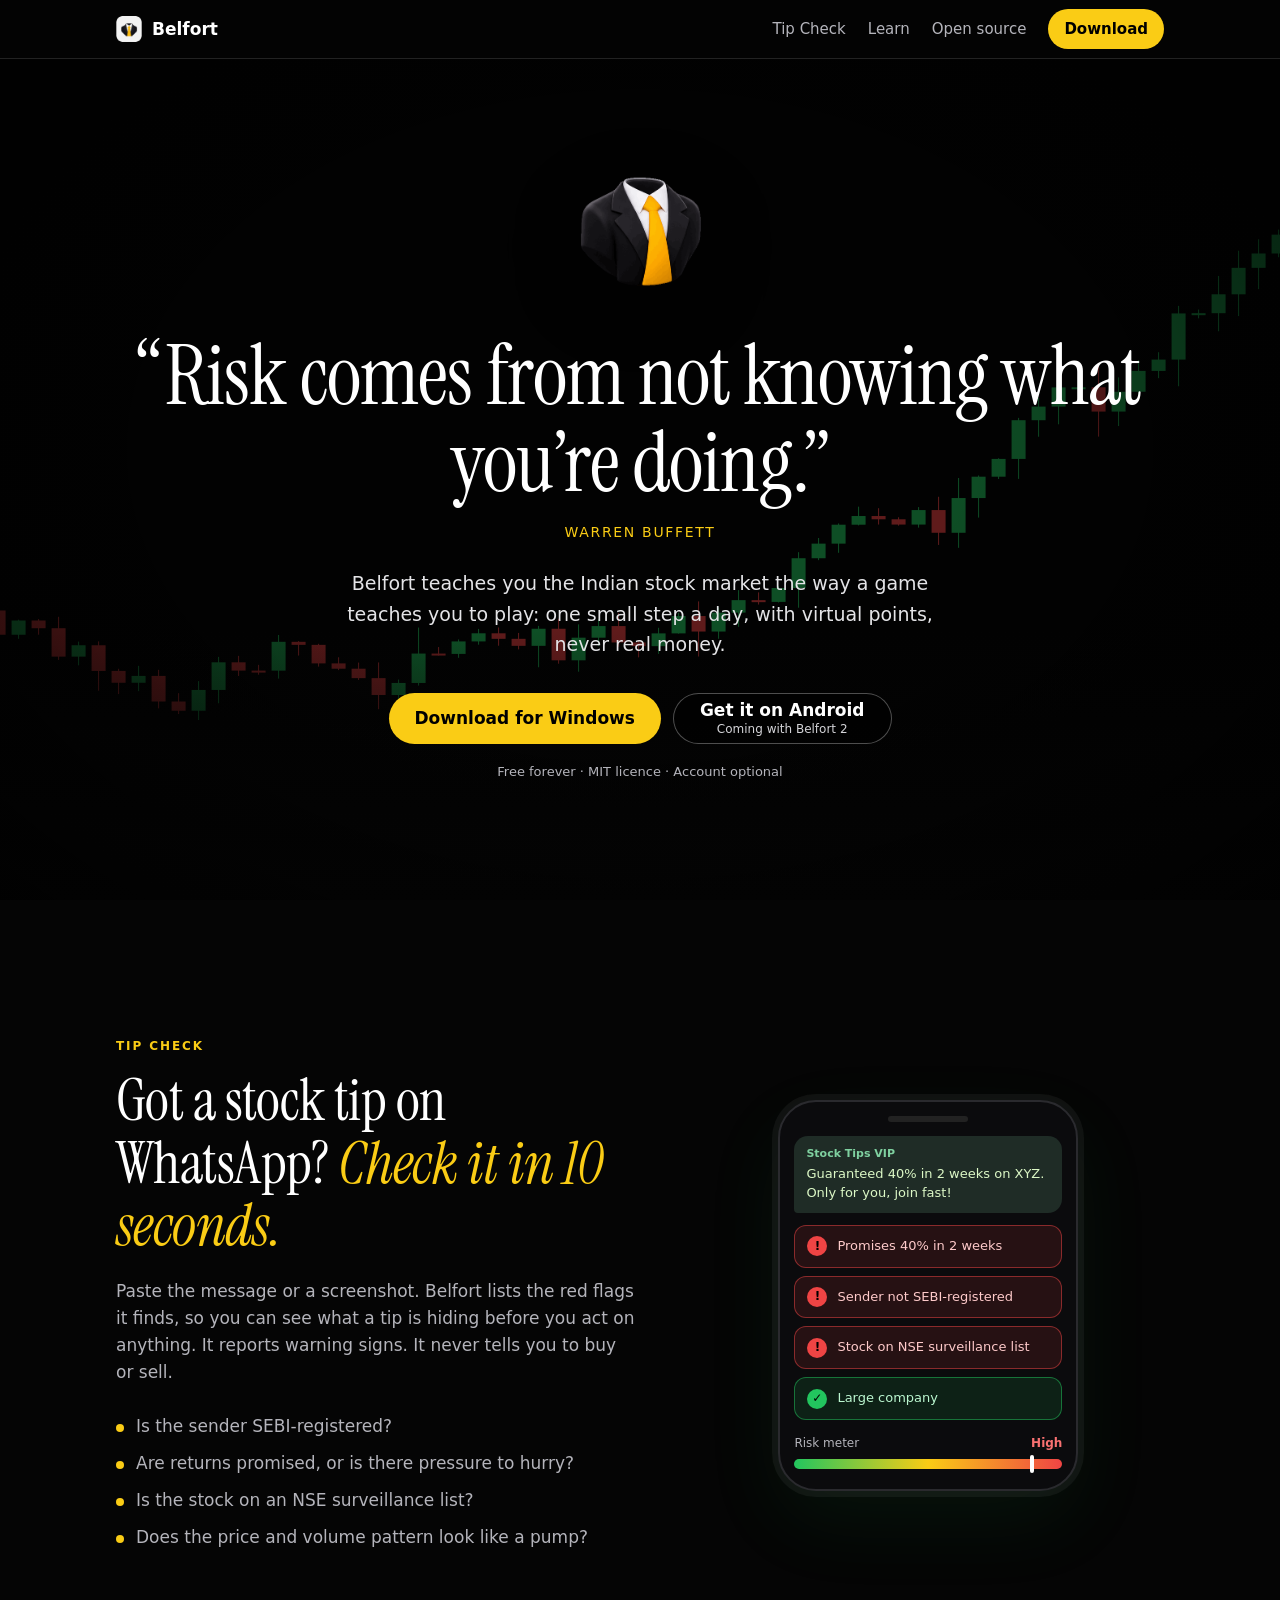
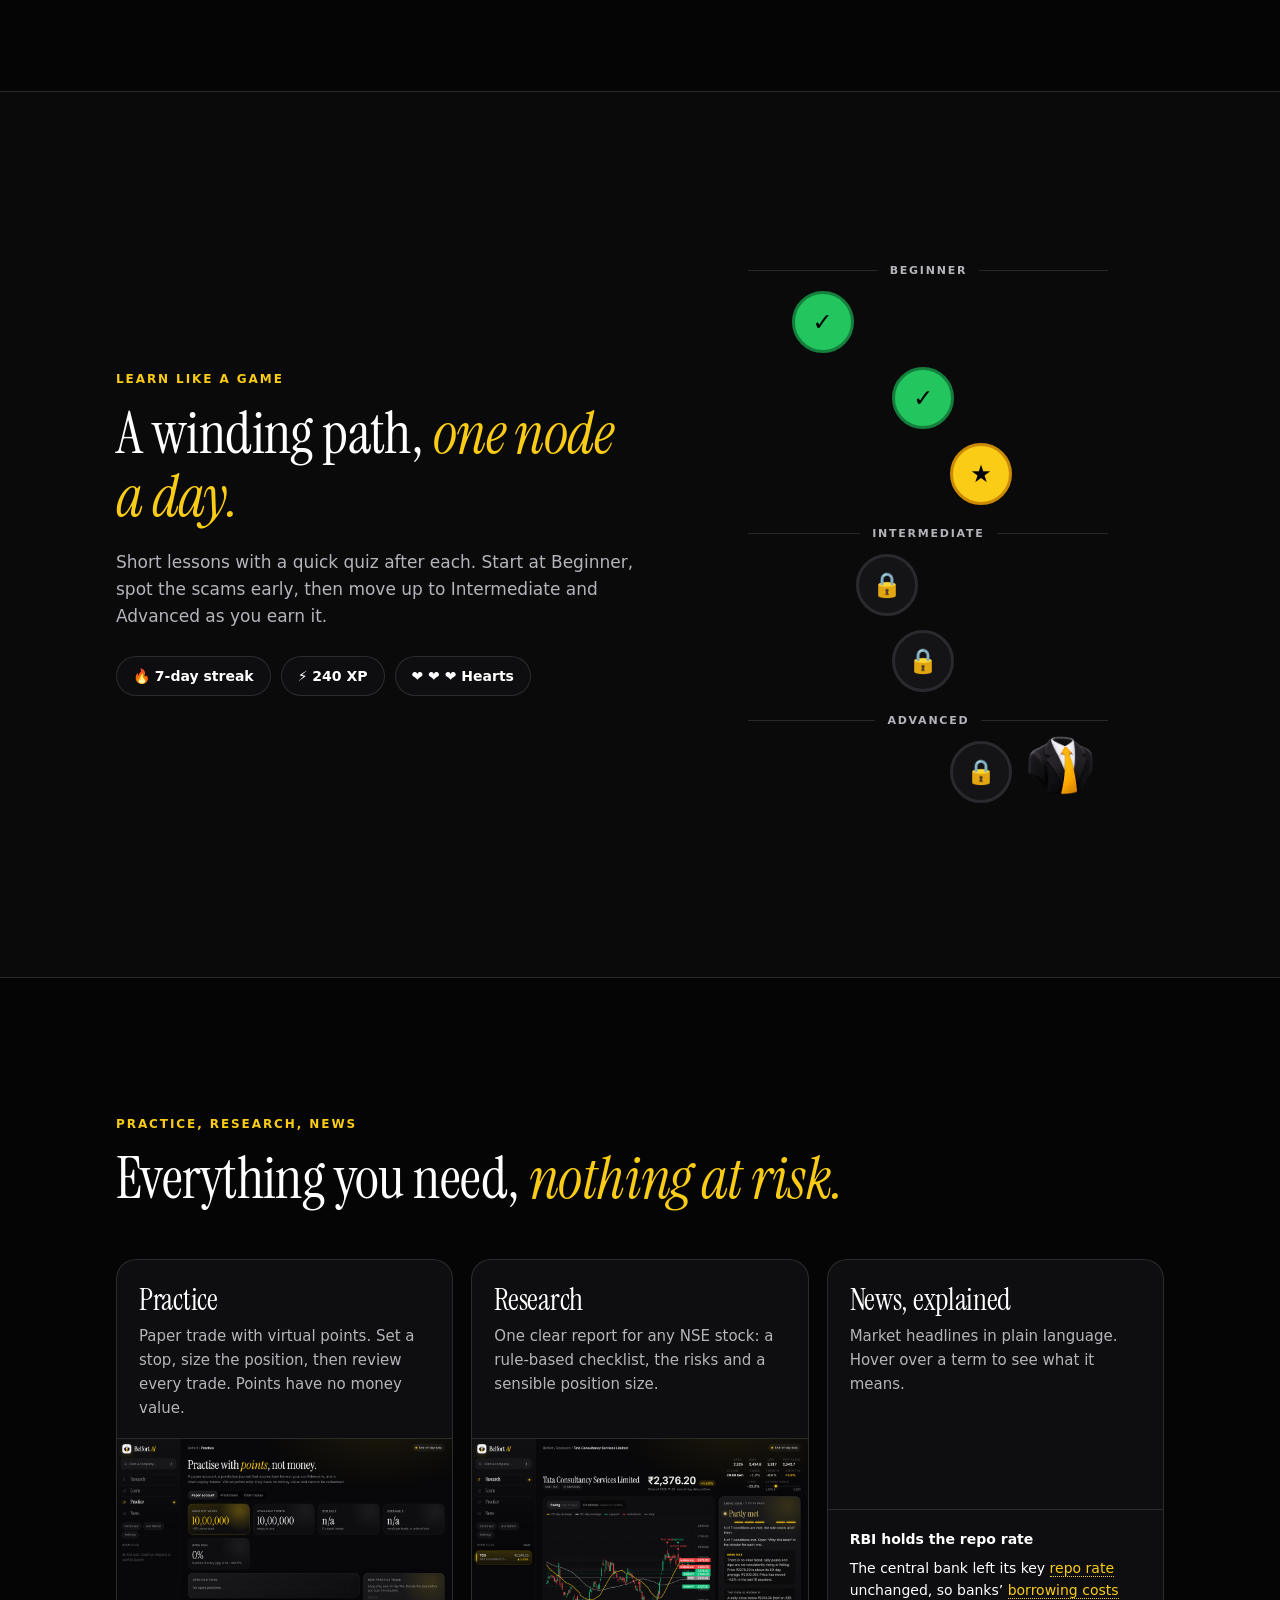
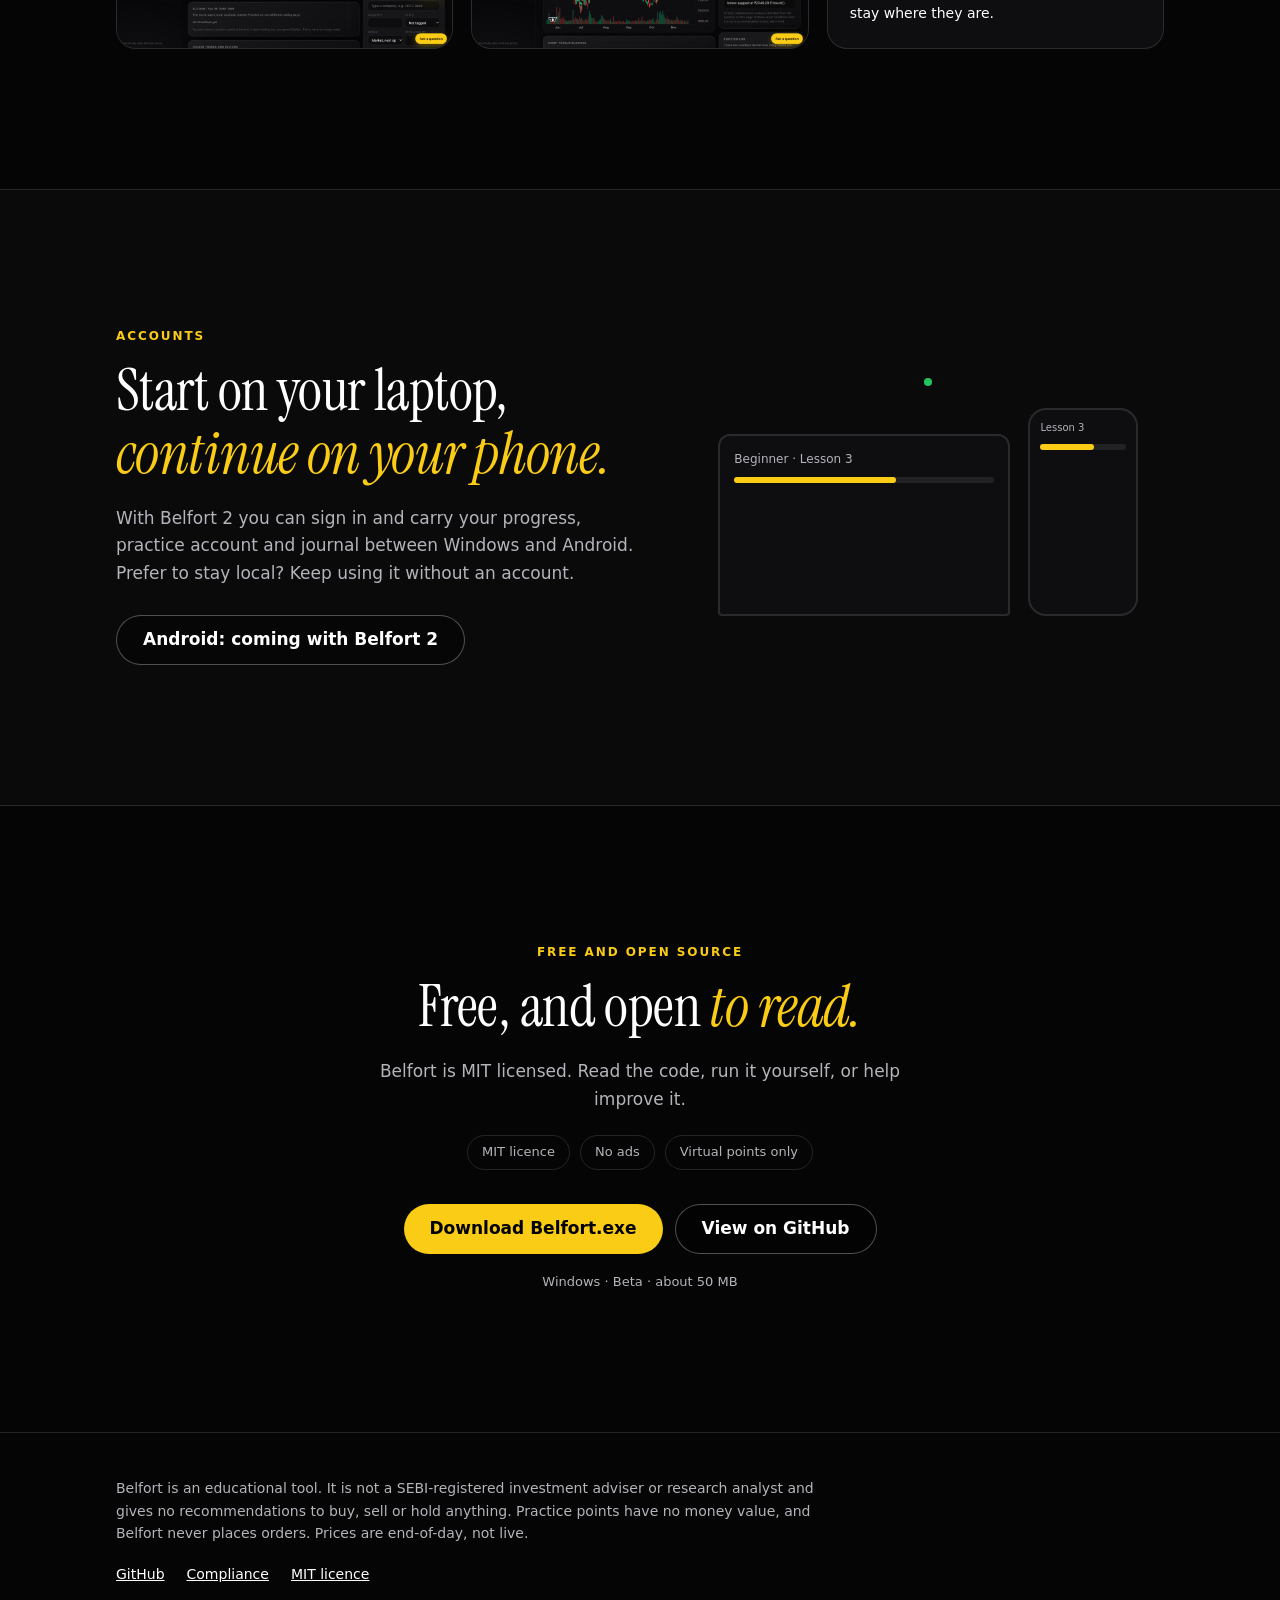
==== commit 2cfac98f: "fix(site): make the hero video opt-in and say the account is optional (T47)" ====
--- a/site/index.html
+++ b/site/index.html
@@ -57,9 +57,9 @@
 
 /* HERO BACKGROUND
    Default: a canvas candlestick animation (script at the bottom).
-   To use a video instead: drop a file at site/img/hero-bg.mp4 (and/or hero-bg.webm).
-   The <video data-hero-bg> below picks it up; as soon as it can play, the canvas is
-   stopped and hidden. If no file exists the canvas stays. Nothing else to change. */
+   To use a video instead: put the file at site/img/hero-bg.mp4 and set
+   data-src="img/hero-bg.mp4" on the <video data-hero-bg> below. As soon as it can
+   play, the canvas is stopped and hidden. With no data-src the canvas stays. */
 .hero{min-height:100svh;display:grid;place-items:center;text-align:center;padding:96px 0 64px;overflow:hidden;isolation:isolate;position:relative}
 .hero canvas,.hero video{position:absolute;inset:0;width:100%;height:100%;z-index:-3;object-fit:cover}
 .hero video{display:none}
@@ -162,9 +162,7 @@
 <main>
 <header class="hero" id="top">
   <canvas id="bg" aria-hidden="true"></canvas>
-  <video data-hero-bg muted loop playsinline preload="auto" aria-hidden="true" tabindex="-1">
-    <source src="img/hero-bg.webm" type="video/webm">
-    <source src="img/hero-bg.mp4" type="video/mp4">
+  <video data-hero-bg data-src="" muted loop playsinline preload="auto" aria-hidden="true" tabindex="-1">
   </video>
   <div class="shade"></div><div class="vig"></div>
   <div class="wrap">
@@ -176,7 +174,7 @@
       <a class="btn primary" href="https://github.com/sarthakviche/belfort/releases/latest">Download for Windows</a>
       <a class="btn ghost" href="#android"><span>Get it on Android<small>Coming with Belfort 2</small></span></a>
     </div>
-    <p class="fine">Free forever &middot; MIT licence &middot; No account needed</p>
+    <p class="fine">Free forever &middot; MIT licence &middot; Account optional</p>
   </div>
 </header>
 
@@ -346,6 +344,7 @@
   document.addEventListener('visibilitychange',()=>{if(document.hidden)run=false;else start()});
   resize();
   if(still){addLevel();draw(performance.now()+2000)}else start();
+  if(vid.dataset.src) vid.src=vid.dataset.src;
   vid.addEventListener('canplay',()=>{hero.classList.add('has-video');run=false;if(!still)vid.play().catch(()=>{})},{once:true});
 })();
 </script>
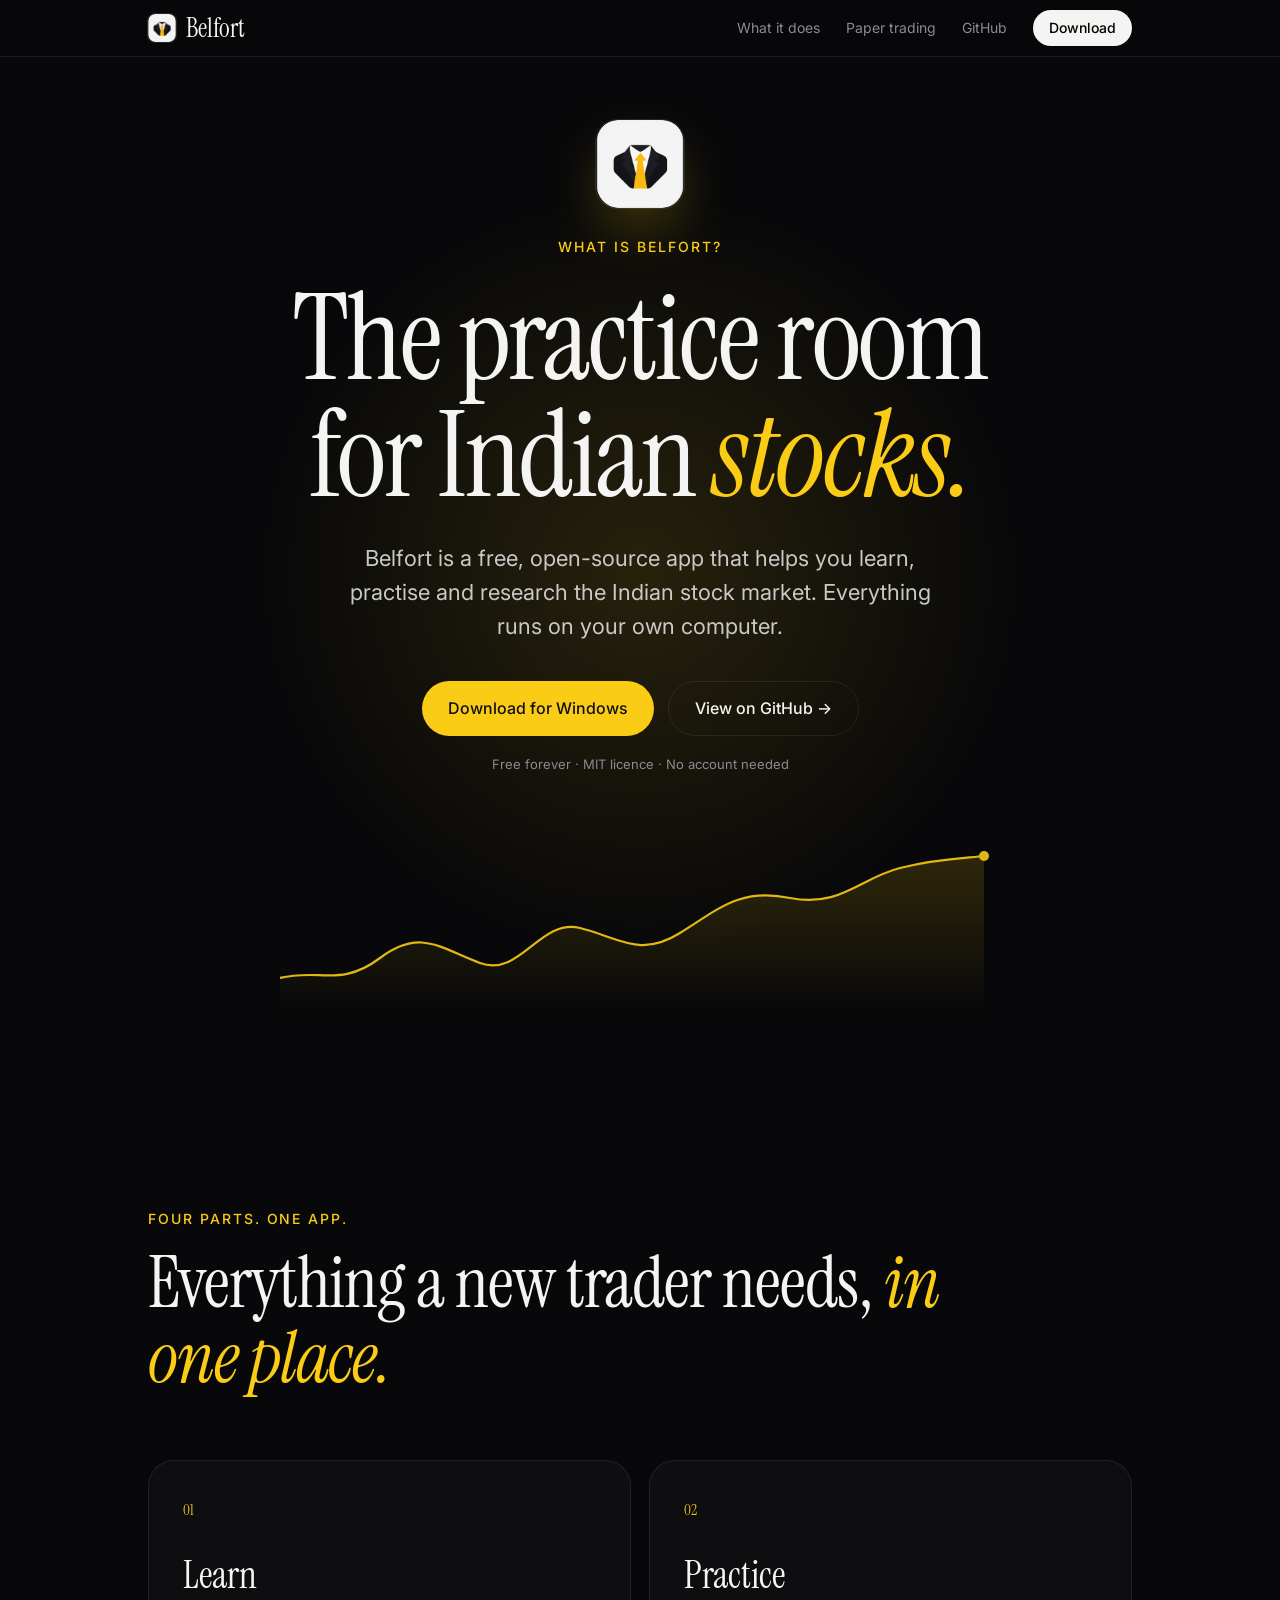
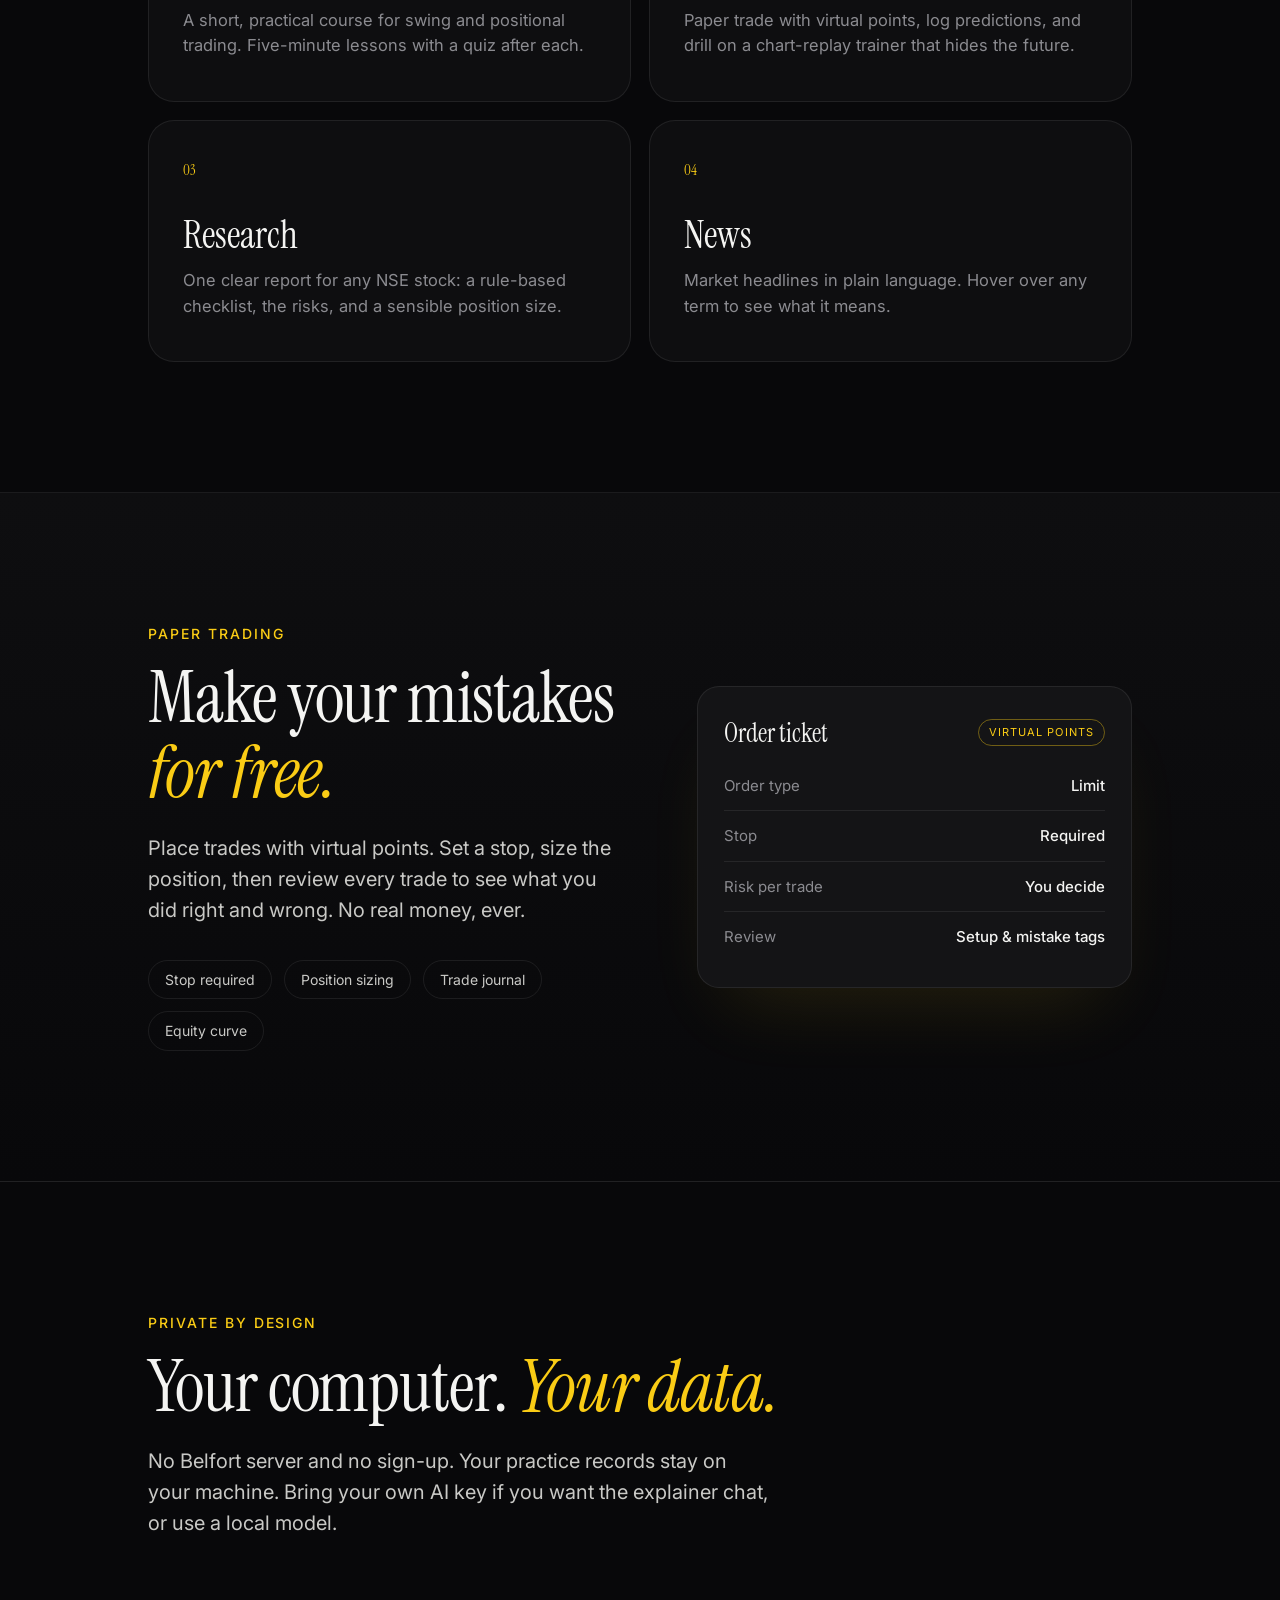
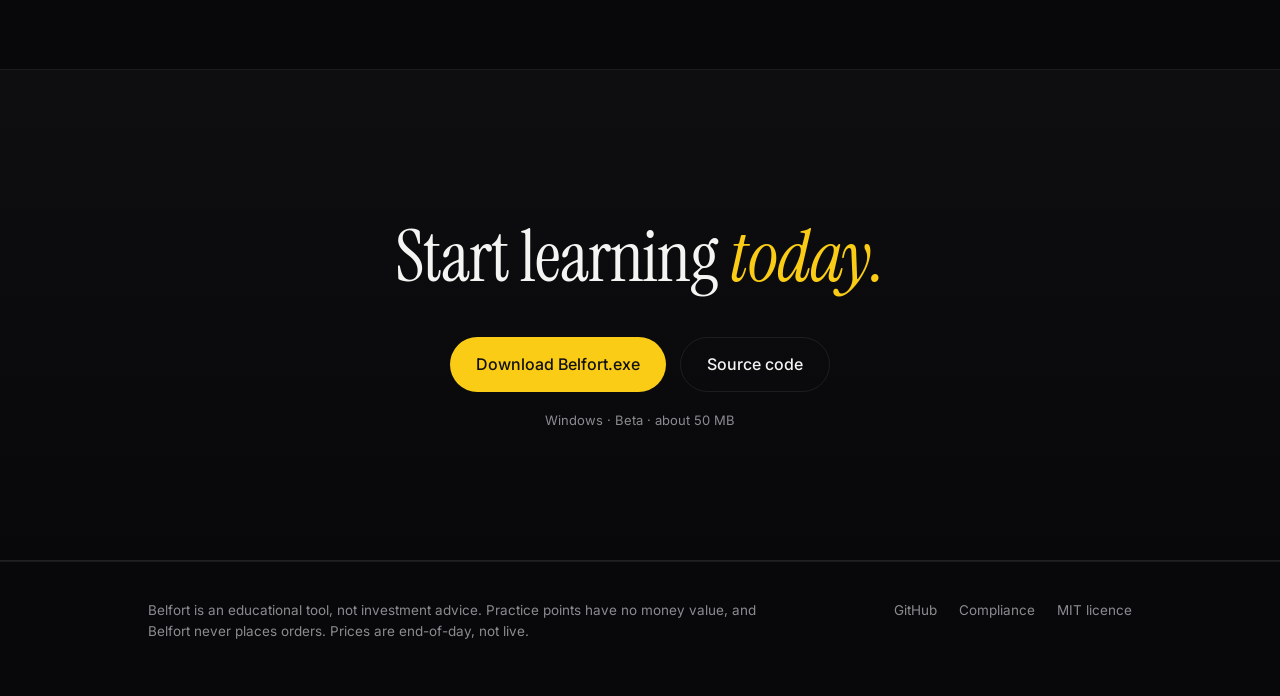
==== commit aafaf7c6: "docs(readme): rewrite README and add landing page (#31) New README with screenshots, architecture an" ====
--- a/site/index.html
+++ b/site/index.html
@@ -3,11 +3,11 @@
 <head>
 <meta charset="utf-8">
 <meta name="viewport" content="width=device-width, initial-scale=1">
-<title>Belfort. Learn the Indian stock market, one small step a day.</title>
-<meta name="description" content="Belfort is a free, open-source app that teaches the Indian stock market like a game: short lessons, virtual points, one clear report per stock, plain-language news and a tip checker. Never real money.">
-<meta name="theme-color" content="#050505">
+<title>Belfort. Learn, practise and research Indian stocks.</title>
+<meta name="description" content="Belfort is a free, open-source Windows app to learn, practise and research Indian stocks. Paper trading with virtual points, a short course, one clear report per stock, and plain-language news.">
+<meta name="theme-color" content="#08080a">
 <meta property="og:title" content="Belfort">
-<meta property="og:description" content="Learn the Indian stock market the way a game teaches you to play. Free and open source.">
+<meta property="og:description" content="Learn, practise and research Indian stocks. In one free app.">
 <meta property="og:type" content="website">
 <meta property="og:image" content="logo.png">
 <link rel="icon" href="favicon.png">
@@ -16,264 +16,204 @@
 <link rel="preconnect" href="https://fonts.gstatic.com" crossorigin>
 <link href="https://fonts.googleapis.com/css2?family=Inter:wght@400;500;600&family=Instrument+Serif:ital@0;1&display=swap" rel="stylesheet">
 <style>
-:root{--bg:#050505;--fg:#fff;--mut:#b4b4bb;--line:rgba(255,255,255,.12);--card:#0e0e10;--y:#facc15;--g:#22c55e;--r:#ef4444;
---serif:"Instrument Serif",Georgia,"Times New Roman",serif;--sans:system-ui,-apple-system,"Segoe UI",Roboto,Inter,Arial,sans-serif}
-*{box-sizing:border-box;margin:0}
+:root{
+  --bg:#08080a; --s1:#0e0e10; --s2:#141416;
+  --line:rgba(255,255,255,.08); --ink:#f4f4f2; --ink2:#c9c9c6; --muted:#8b8b90;
+  --y:#facc15; --y-hi:#ffe27a;
+  --serif:"Instrument Serif","Iowan Old Style",Georgia,serif;
+  --sans:"Inter",-apple-system,"Segoe UI",Roboto,sans-serif;
+}
+*{box-sizing:border-box;margin:0;padding:0}
 html{scroll-behavior:smooth}
-body{background:var(--bg);color:var(--fg);font:400 17px/1.6 var(--sans);overflow-x:hidden;-webkit-font-smoothing:antialiased}
-img{max-width:100%;height:auto;display:block}
-a{color:inherit}
-:focus-visible{outline:2px solid var(--y);outline-offset:3px;border-radius:6px}
-.wrap{max-width:1080px;margin:0 auto;padding:0 16px}
-.skip{position:absolute;left:-999px;top:8px;background:var(--y);color:#000;padding:8px 14px;border-radius:8px;z-index:100}
-.skip:focus{left:8px}
-h1,h2,h3{font-family:var(--serif);font-weight:400;line-height:1.08;letter-spacing:-.01em}
-h2{font-size:clamp(34px,6vw,58px)}
-h2 em{color:var(--y);font-style:italic}
-.kicker{font:600 12px/1 var(--sans);letter-spacing:.16em;text-transform:uppercase;color:var(--y);margin-bottom:18px}
-.sub{color:var(--mut);max-width:560px;margin-top:20px}
-section{padding:clamp(72px,12vw,140px) 0;position:relative}
-.band{background:#0a0a0b;border-block:1px solid var(--line)}
-
-nav{position:fixed;inset:0 0 auto 0;z-index:50;background:rgba(5,5,5,.72);backdrop-filter:blur(10px);-webkit-backdrop-filter:blur(10px);border-bottom:1px solid var(--line)}
-nav .wrap{display:flex;align-items:center;justify-content:space-between;height:58px}
-.brand{display:flex;align-items:center;gap:10px;text-decoration:none;font:600 17px var(--sans)}
-.brand img{width:26px;height:26px;border-radius:6px}
-nav .links{display:flex;align-items:center;gap:22px;font-size:15px}
-nav .links a{text-decoration:none;color:var(--mut)}
-nav .links a:hover{color:#fff}
-nav .links a.pill{color:#000}
-.pill{background:var(--y);padding:8px 16px;border-radius:99px;font-weight:600}
-@media(max-width:640px){nav .links a:not(.pill){display:none}}
-
-.btn{display:inline-flex;align-items:center;justify-content:center;min-height:50px;padding:6px 26px;border-radius:99px;font-weight:600;text-decoration:none;text-align:center;line-height:1.25;transition:transform .15s,background .15s}
-.btn:hover{transform:translateY(-2px)}
-.btn.primary{background:var(--y);color:#000}
-.btn.primary:hover{background:#fde047}
-.btn.ghost{border:1px solid rgba(255,255,255,.3);color:#fff;background:rgba(0,0,0,.35)}
-.btn.ghost:hover{border-color:#fff}
-.btn small{display:block;font-weight:400;font-size:12px;color:#d4d4d8}
-.cta{display:flex;gap:12px;flex-wrap:wrap;justify-content:center}
-
-/* HERO BACKGROUND
-   Default: a canvas candlestick animation (script at the bottom).
-   To use a video instead: put the file at site/img/hero-bg.mp4 and set
-   data-src="img/hero-bg.mp4" on the <video data-hero-bg> below. As soon as it can
-   play, the canvas is stopped and hidden. With no data-src the canvas stays. */
-.hero{min-height:100svh;display:grid;place-items:center;text-align:center;padding:96px 0 64px;overflow:hidden;isolation:isolate;position:relative}
-.hero canvas,.hero video{position:absolute;inset:0;width:100%;height:100%;z-index:-3;object-fit:cover}
-.hero video{display:none}
-.hero.has-video video{display:block}
-.hero.has-video canvas{display:none}
-.hero .shade{position:absolute;inset:0;z-index:-2;background:rgba(0,0,0,.6)}
-.hero .vig{position:absolute;inset:0;z-index:-1;background:radial-gradient(ellipse at center,rgba(0,0,0,0) 35%,rgba(0,0,0,.75) 100%),linear-gradient(to bottom,rgba(5,5,5,0) 70%,var(--bg))}
-.mascot{width:clamp(120px,22vw,180px);height:auto;margin:0 auto 22px;animation:float 5s ease-in-out infinite;filter:drop-shadow(0 18px 30px rgba(0,0,0,.6))}
-@keyframes float{50%{transform:translateY(-12px)}}
-.quote{font-size:clamp(34px,7.2vw,84px);line-height:1.04;max-width:15em;margin:0 auto}
-cite{display:block;margin-top:18px;font:500 14px var(--sans);letter-spacing:.12em;text-transform:uppercase;color:var(--y);font-style:normal}
-.promise{max-width:600px;margin:28px auto 34px;color:#e4e4e7;font-size:clamp(16px,2.4vw,19px)}
-.fine{margin-top:18px;font-size:13px;color:var(--mut)}
-
-.split{display:grid;gap:56px;align-items:center}
-.split>*{min-width:0}
-@media(min-width:900px){.split{grid-template-columns:1.05fr .95fr}.split.rev>:first-child{order:2}}
-.phone{width:min(300px,100%);margin:0 auto;border:2px solid #2a2a2e;border-radius:38px;background:#0b0b0d;padding:14px 14px 20px;box-shadow:0 30px 80px rgba(34,197,94,.08),0 0 0 6px #111}
-.phone .top{width:80px;height:6px;border-radius:9px;background:#222;margin:0 auto 14px}
-.msg{background:#1f2c26;border-radius:14px 14px 14px 4px;padding:10px 12px;font-size:13px;line-height:1.45;color:#dcf8c6;margin-bottom:12px}
-.msg b{display:block;font-size:11px;color:#7fd1a0;margin-bottom:3px}
-.flag{display:flex;gap:10px;align-items:center;border-radius:12px;padding:10px 12px;margin-bottom:8px;font-size:13px;font-weight:500;border:1px solid;opacity:0;transform:perspective(600px) rotateX(-90deg);transform-origin:top;transition:opacity .5s,transform .6s cubic-bezier(.2,.8,.2,1)}
-.flag.red{background:rgba(239,68,68,.12);border-color:rgba(239,68,68,.5);color:#fecaca}
-.flag.green{background:rgba(34,197,94,.12);border-color:rgba(34,197,94,.5);color:#bbf7d0}
-.flag i{font-style:normal;font-weight:700;width:20px;height:20px;border-radius:50%;display:grid;place-items:center;flex:none;font-size:12px;color:#000}
-.red i{background:var(--r)}.green i{background:var(--g)}
-.tipcheck.in .flag{opacity:1;transform:none}
-.tipcheck.in .f1{transition-delay:.3s}.tipcheck.in .f2{transition-delay:.9s}.tipcheck.in .f3{transition-delay:1.5s}.tipcheck.in .f4{transition-delay:2.1s}
-.meter{margin-top:14px}
-.meter .lab{display:flex;justify-content:space-between;font-size:12px;color:var(--mut);margin-bottom:6px}
-.meter .bar{height:10px;border-radius:9px;background:linear-gradient(90deg,var(--g),var(--y),var(--r));position:relative}
-.meter .pin{position:absolute;top:-4px;left:4%;width:4px;height:18px;border-radius:3px;background:#fff;transition:left 1.2s cubic-bezier(.2,.8,.2,1) 2.6s}
-.tipcheck.in .pin{left:88%}
-.checks{list-style:none;padding:0;margin-top:26px;display:grid;gap:10px;color:var(--mut)}
-.checks li::before{content:"";display:inline-block;width:8px;height:8px;border-radius:50%;background:var(--y);margin-right:12px}
-
-.path{position:relative;max-width:360px;width:100%;margin:0 auto;padding:10px 0 20px}
-.stage{font:600 11px var(--sans);letter-spacing:.16em;text-transform:uppercase;color:var(--mut);margin:22px 0 14px;display:flex;align-items:center;gap:12px}
-.stage::before,.stage::after{content:"";height:1px;background:var(--line);flex:1}
-.node{width:62px;height:62px;border-radius:50%;display:grid;place-items:center;font-size:24px;border:3px solid #2a2a2e;background:#141416;margin-bottom:14px}
-.node.done{background:var(--g);border-color:#15803d;color:#000}
-.node.now{background:var(--y);border-color:#ca8a04;color:#000;animation:pulse 2s infinite}
-@keyframes pulse{50%{box-shadow:0 0 0 12px rgba(250,204,21,.14)}}
-.n1{margin-left:12%}.n2{margin-left:40%}.n3{margin-left:56%}.n4{margin-left:30%}
-.hud{display:flex;gap:10px;flex-wrap:wrap;margin-top:26px}
-.hud span{border:1px solid var(--line);background:var(--card);border-radius:99px;padding:8px 16px;font-weight:600;font-size:14px}
-.cheer{position:absolute;right:0;bottom:30px;width:96px;height:auto}
-
-.grid{display:grid;gap:18px;margin-top:48px}
-@media(min-width:760px){.grid{grid-template-columns:repeat(3,1fr)}}
-.card{background:var(--card);border:1px solid var(--line);border-radius:20px;overflow:hidden;display:flex;flex-direction:column}
-.card .txt{padding:24px 22px 18px}
-.card h3{font-size:30px;margin-bottom:8px}
-.card p{color:var(--mut);font-size:15px}
-.card img{margin-top:auto;border-top:1px solid var(--line);width:100%;aspect-ratio:16/10;object-fit:cover;object-position:top left}
-.news{margin-top:auto;border-top:1px solid var(--line);padding:18px 22px 24px;font-size:14px}
-.news b{display:block;margin-bottom:6px}
-.term{border-bottom:1px dotted var(--y);color:var(--y);cursor:help}
-
-.devices{display:flex;justify-content:center;align-items:flex-end;gap:18px}
-.laptop{width:min(300px,62%);aspect-ratio:16/10;border:2px solid #2a2a2e;border-radius:12px 12px 4px 4px;background:var(--card);padding:14px;font-size:12px;color:var(--mut)}
-.mini{width:min(110px,24%);aspect-ratio:9/17;border:2px solid #2a2a2e;border-radius:18px;background:var(--card);padding:10px;font-size:10px;color:var(--mut)}
-.sync{width:8px;height:8px;border-radius:50%;background:var(--g);margin:0 auto 22px;animation:ping 2s infinite}
-@keyframes ping{0%{box-shadow:0 0 0 0 rgba(34,197,94,.5)}100%{box-shadow:0 0 0 14px rgba(34,197,94,0)}}
-.bar2{height:6px;border-radius:5px;background:#222;margin-top:8px}.bar2 i{display:block;height:100%;border-radius:5px;background:var(--y)}
-
-.final{text-align:center}
-.final .cta{margin-top:34px}
-.oss{display:flex;gap:10px;justify-content:center;flex-wrap:wrap;margin-top:22px}
-.oss span{border:1px solid var(--line);border-radius:99px;padding:6px 14px;font-size:13px;color:var(--mut)}
-footer{padding:44px 0 56px;color:var(--mut);font-size:14px;border-top:1px solid var(--line)}
-footer p{max-width:720px}
-.fl{display:flex;gap:22px;flex-wrap:wrap;margin-top:18px}
-.fl a{color:#fff}
-
-.rv{opacity:0;transform:translateY(26px);transition:opacity .8s,transform .8s cubic-bezier(.2,.7,.2,1)}
+body{background:var(--bg);color:var(--ink);font-family:var(--sans);font-size:17px;line-height:1.55;-webkit-font-smoothing:antialiased;overflow-x:hidden}
+a{color:inherit;text-decoration:none}
+.wrap{max-width:1040px;margin:0 auto;padding:0 28px}
+
+/* nav */
+nav{position:fixed;inset:0 0 auto 0;z-index:10;backdrop-filter:saturate(180%) blur(20px);background:rgba(8,8,10,.7);border-bottom:1px solid var(--line)}
+nav .wrap{display:flex;align-items:center;justify-content:space-between;height:56px}
+.brand{display:flex;align-items:center;gap:10px;font-family:var(--serif);font-size:26px;line-height:1}
+.brand img{width:28px;height:28px;border-radius:7px;box-shadow:0 0 0 1px rgba(255,255,255,.12)}
+.links{display:flex;align-items:center;gap:26px;font-size:14px;color:var(--muted)}
+.links a:hover{color:var(--ink)}
+.pill{background:var(--ink);color:#000!important;padding:7px 16px;border-radius:999px;font-weight:500}
+.pill:hover{background:#fff}
+
+/* hero */
+.hero{min-height:100vh;display:flex;flex-direction:column;justify-content:center;align-items:center;text-align:center;padding:120px 28px 60px;position:relative}
+.hero::before{content:"";position:absolute;top:18%;left:50%;width:760px;height:760px;transform:translateX(-50%);background:radial-gradient(closest-side,rgba(250,204,21,.13),transparent);pointer-events:none;animation:glow 6s ease-in-out infinite alternate}
+@keyframes glow{to{opacity:.55;transform:translateX(-50%) scale(1.08)}}
+.mark{width:88px;height:88px;border-radius:22px;margin-bottom:28px;box-shadow:0 0 0 1px rgba(255,255,255,.1),0 24px 60px -12px rgba(250,204,21,.35);animation:rise 1s both,float 6s 1s ease-in-out infinite!important}
+@keyframes float{50%{transform:translateY(-8px)}}
+.eyebrow{font-size:14px;color:var(--y);letter-spacing:.14em;text-transform:uppercase;font-weight:500;margin-bottom:22px}
+h1{font-family:var(--serif);font-weight:400;font-size:clamp(56px,10vw,120px);line-height:.98;letter-spacing:-.02em;margin-bottom:26px}
+h1 em{font-style:italic;color:var(--y)}
+.lede{max-width:600px;font-size:clamp(18px,2.2vw,22px);color:var(--ink2);margin:0 auto 38px}
+.cta{display:flex;gap:14px;justify-content:center;flex-wrap:wrap}
+.btn{display:inline-flex;align-items:center;gap:8px;padding:14px 26px;border-radius:999px;font-weight:500;font-size:16px;transition:transform .25s,background .25s,border-color .25s}
+.btn.primary{background:var(--y);color:#111}
+.btn:active{transform:scale(.97)}
+.btn.primary:hover{background:var(--y-hi);transform:translateY(-2px)}
+.btn.ghost{border:1px solid var(--line);color:var(--ink)}
+.btn.ghost:hover{border-color:rgba(255,255,255,.3);transform:translateY(-2px)}
+.fine{margin-top:18px;font-size:13px;color:var(--muted)}
+.chart{width:min(720px,100%);margin-top:64px;opacity:.9}
+.chart path.line{fill:none;stroke:var(--y);stroke-width:2.2;stroke-linecap:round;stroke-linejoin:round;stroke-dasharray:1400;stroke-dashoffset:1400;animation:draw 3.2s .6s cubic-bezier(.4,0,.2,1) forwards}
+.chart path.area{fill:url(#fade);opacity:0;animation:fadein 1.6s 2.6s forwards}
+.chart circle{fill:var(--y);opacity:0;animation:fadein .6s 3.6s forwards}
+.chart circle.ring{fill:none;stroke:var(--y);animation:ping 2.4s 3.8s infinite}
+@keyframes draw{to{stroke-dashoffset:0}}
+@keyframes fadein{to{opacity:1}}
+@keyframes ping{0%{r:5;opacity:.7}100%{r:22;opacity:0}}
+
+/* sections */
+section{padding:130px 0}
+.kicker{font-size:14px;color:var(--y);letter-spacing:.14em;text-transform:uppercase;font-weight:500;margin-bottom:16px}
+h2{font-family:var(--serif);font-weight:400;font-size:clamp(40px,6vw,72px);line-height:1.04;letter-spacing:-.015em;max-width:820px}
+h2 em{font-style:italic;color:var(--y)}
+.sub{color:var(--ink2);font-size:20px;max-width:620px;margin-top:22px}
+
+.grid{display:grid;grid-template-columns:repeat(2,1fr);gap:18px;margin-top:64px}
+.card{background:var(--s1);border:1px solid var(--line);border-radius:26px;padding:38px 34px 42px;transition:border-color .35s,transform .35s,background .35s}
+.card:hover{border-color:rgba(250,204,21,.35);background:var(--s2);transform:translateY(-4px)}
+.card .n{font-family:var(--serif);font-size:15px;color:var(--y);margin-bottom:34px}
+.card h3{font-family:var(--serif);font-weight:400;font-size:38px;line-height:1.05;margin-bottom:12px}
+.card p{color:var(--muted);font-size:16.5px}
+
+.band{border-top:1px solid var(--line);border-bottom:1px solid var(--line);background:linear-gradient(180deg,var(--s1),var(--bg))}
+.split{display:grid;grid-template-columns:1.1fr 1fr;gap:70px;align-items:center}
+.ticket{background:var(--s2);border:1px solid var(--line);border-radius:22px;padding:26px;font-size:15px;box-shadow:0 40px 80px -30px rgba(250,204,21,.12)}
+.ticket .row{display:flex;justify-content:space-between;padding:13px 0;border-bottom:1px solid var(--line);color:var(--muted)}
+.ticket .row:last-of-type{border:0}
+.ticket .row b{color:var(--ink);font-weight:500}
+.ticket .head{display:flex;justify-content:space-between;align-items:center;margin-bottom:8px;font-family:var(--serif);font-size:26px}
+.tag{font-family:var(--sans);font-size:11px;letter-spacing:.1em;text-transform:uppercase;color:var(--y);border:1px solid rgba(250,204,21,.4);padding:4px 10px;border-radius:999px}
+.facts{display:flex;flex-wrap:wrap;gap:12px;margin-top:34px}
+.facts span{border:1px solid var(--line);border-radius:999px;padding:8px 16px;font-size:14px;color:var(--ink2)}
+
+.final{text-align:center;padding:150px 0 130px}
+.final h2{margin:0 auto}
+.final .cta{margin-top:42px}
+
+footer{border-top:1px solid var(--line);padding:38px 0 54px;color:var(--muted);font-size:13.5px}
+footer .wrap{display:flex;justify-content:space-between;gap:30px;flex-wrap:wrap}
+footer p{max-width:620px}
+footer .fl{display:flex;gap:22px}
+footer a:hover{color:var(--ink)}
+
+/* reveal on scroll */
+.rv{opacity:0;transform:translateY(26px);transition:opacity .9s cubic-bezier(.2,.7,.2,1),transform .9s cubic-bezier(.2,.7,.2,1)}
 .rv.in{opacity:1;transform:none}
-.d1{transition-delay:.12s}.d2{transition-delay:.24s}.d3{transition-delay:.36s}
-@media(prefers-reduced-motion:reduce){
-  *{animation:none!important;transition:none!important;scroll-behavior:auto!important}
-  .rv,.flag{opacity:1;transform:none}.tipcheck .pin{left:88%}
+.d1{transition-delay:.1s}.d2{transition-delay:.2s}.d3{transition-delay:.3s}
+.hero>*{animation:rise 1s cubic-bezier(.2,.7,.2,1) both}
+.hero>*:nth-child(3){animation-delay:.1s}.hero>*:nth-child(4){animation-delay:.2s}.hero>*:nth-child(5){animation-delay:.3s}.hero>*:nth-child(6){animation-delay:.4s}
+@keyframes rise{from{opacity:0;transform:translateY(22px)}}
+
+@media (max-width:820px){
+  .grid,.split{grid-template-columns:1fr}
+  .split{gap:44px}
+  section{padding:90px 0}
+  .links a:not(.pill){display:none}
+}
+@media (prefers-reduced-motion:reduce){
+  *,*::before,*::after{animation:none!important;transition:none!important}
+  .rv{opacity:1;transform:none}
+  .chart path.line{stroke-dashoffset:0}.chart path.area,.chart circle{opacity:1}
 }
 </style>
 </head>
 <body>
-<a class="skip" href="#tipcheck">Skip to content</a>
-
-<nav aria-label="Main">
-  <div class="wrap">
-    <a class="brand" href="#top"><img src="logo.png" alt="" width="26" height="26">Belfort</a>
+
+<nav>
+  <div class="wrap">
+    <a class="brand" href="#top"><img src="logo.png" alt="">Belfort</a>
     <div class="links">
-      <a href="#tipcheck">Tip Check</a>
-      <a href="#learn">Learn</a>
-      <a href="#open">Open source</a>
+      <a href="#what">What it does</a>
+      <a href="#practice">Paper trading</a>
+      <a href="https://github.com/sarthakviche/belfort">GitHub</a>
       <a class="pill" href="https://github.com/sarthakviche/belfort/releases/latest">Download</a>
     </div>
   </div>
 </nav>
 
-<main>
 <header class="hero" id="top">
-  <canvas id="bg" aria-hidden="true"></canvas>
-  <video data-hero-bg data-src="" muted loop playsinline preload="auto" aria-hidden="true" tabindex="-1">
-  </video>
-  <div class="shade"></div><div class="vig"></div>
-  <div class="wrap">
-    <img class="mascot" src="img/mascot-suit.gif" alt="Belfort mascot, a friendly suit with a yellow tie" width="180" height="180">
-    <h1 class="quote">&ldquo;Risk comes from not knowing what you&rsquo;re doing.&rdquo;</h1>
-    <cite>Warren Buffett</cite>
-    <p class="promise">Belfort teaches you the Indian stock market the way a game teaches you to play: one small step a day, with virtual points, never real money.</p>
-    <div class="cta">
-      <a class="btn primary" href="https://github.com/sarthakviche/belfort/releases/latest">Download for Windows</a>
-      <a class="btn ghost" href="#android"><span>Get it on Android<small>Coming with Belfort 2</small></span></a>
-    </div>
-    <p class="fine">Free forever &middot; MIT licence &middot; Account optional</p>
-  </div>
+  <img class="mark" src="logo.png" alt="Belfort logo" width="88" height="88">
+  <div class="eyebrow">What is Belfort?</div>
+  <h1>The practice room<br>for Indian <em>stocks.</em></h1>
+  <p class="lede">Belfort is a free, open-source app that helps you learn, practise and research the Indian stock market. Everything runs on your own computer.</p>
+  <div class="cta">
+    <a class="btn primary" href="https://github.com/sarthakviche/belfort/releases/latest">Download for Windows</a>
+    <a class="btn ghost" href="https://github.com/sarthakviche/belfort">View on GitHub &rarr;</a>
+  </div>
+  <p class="fine">Free forever &middot; MIT licence &middot; No account needed</p>
+
+  <svg class="chart" viewBox="0 0 720 180" fill="none" aria-hidden="true">
+    <defs>
+      <linearGradient id="fade" x1="0" y1="0" x2="0" y2="1">
+        <stop offset="0" stop-color="#facc15" stop-opacity=".18"/>
+        <stop offset="1" stop-color="#facc15" stop-opacity="0"/>
+      </linearGradient>
+    </defs>
+    <path class="area" d="M0 140 C40 130 60 150 100 120 S160 110 200 125 S260 80 300 90 S360 120 400 95 S460 50 510 60 S580 40 620 30 S690 20 704 18 L704 180 L0 180Z"/>
+    <path class="line" d="M0 140 C40 130 60 150 100 120 S160 110 200 125 S260 80 300 90 S360 120 400 95 S460 50 510 60 S580 40 620 30 S690 20 704 18"/>
+    <circle cx="704" cy="18" r="5"/>
+    <circle class="ring" cx="704" cy="18" r="5"/>
+  </svg>
 </header>
 
-<section id="tipcheck">
+<section id="what">
+  <div class="wrap">
+    <div class="kicker rv">Four parts. One app.</div>
+    <h2 class="rv d1">Everything a new trader needs, <em>in one place.</em></h2>
+    <div class="grid">
+      <div class="card rv"><div class="n">01</div><h3>Learn</h3><p>A short, practical course for swing and positional trading. Five-minute lessons with a quiz after each.</p></div>
+      <div class="card rv d1"><div class="n">02</div><h3>Practice</h3><p>Paper trade with virtual points, log predictions, and drill on a chart-replay trainer that hides the future.</p></div>
+      <div class="card rv"><div class="n">03</div><h3>Research</h3><p>One clear report for any NSE stock: a rule-based checklist, the risks, and a sensible position size.</p></div>
+      <div class="card rv d1"><div class="n">04</div><h3>News</h3><p>Market headlines in plain language. Hover over any term to see what it means.</p></div>
+    </div>
+  </div>
+</section>
+
+<section class="band" id="practice">
   <div class="wrap split">
     <div>
-      <div class="kicker rv">Tip Check</div>
-      <h2 class="rv d1">Got a stock tip on WhatsApp? <em>Check it in 10 seconds.</em></h2>
-      <p class="sub rv d2">Paste the message or a screenshot. Belfort lists the red flags it finds, so you can see what a tip is hiding before you act on anything. It reports warning signs. It never tells you to buy or sell.</p>
-      <ul class="checks rv d3">
-        <li>Is the sender SEBI-registered?</li>
-        <li>Are returns promised, or is there pressure to hurry?</li>
-        <li>Is the stock on an NSE surveillance list?</li>
-        <li>Does the price and volume pattern look like a pump?</li>
-      </ul>
-    </div>
-    <div class="phone tipcheck rv d2" role="img" aria-label="A phone showing a tip message checked by Belfort: three red flags, one green flag, and a high risk meter">
-      <div class="top"></div>
-      <div class="msg"><b>Stock Tips VIP</b>Guaranteed 40% in 2 weeks on XYZ. Only for you, join fast!</div>
-      <div class="flag red f1"><i>!</i>Promises 40% in 2 weeks</div>
-      <div class="flag red f2"><i>!</i>Sender not SEBI-registered</div>
-      <div class="flag red f3"><i>!</i>Stock on NSE surveillance list</div>
-      <div class="flag green f4"><i>&#10003;</i>Large company</div>
-      <div class="meter"><div class="lab"><span>Risk meter</span><b style="color:#f87171">High</b></div><div class="bar"><div class="pin"></div></div></div>
-    </div>
-  </div>
-</section>
-
-<section class="band" id="learn">
-  <div class="wrap split rev">
-    <div class="path rv d1" aria-hidden="true">
-      <div class="stage">Beginner</div>
-      <div class="node done n1">&#10003;</div>
-      <div class="node done n2">&#10003;</div>
-      <div class="node now n3">&#9733;</div>
-      <div class="stage">Intermediate</div>
-      <div class="node n4">&#128274;</div>
-      <div class="node n2">&#128274;</div>
-      <div class="stage">Advanced</div>
-      <div class="node n3">&#128274;</div>
-      <img class="cheer" src="img/mascot-suit.gif" alt="" width="96" height="96" loading="lazy">
-    </div>
-    <div>
-      <div class="kicker rv">Learn like a game</div>
-      <h2 class="rv d1">A winding path, <em>one node a day.</em></h2>
-      <p class="sub rv d2">Short lessons with a quick quiz after each. Start at Beginner, spot the scams early, then move up to Intermediate and Advanced as you earn it.</p>
-      <div class="hud rv d3"><span>&#128293; 7-day streak</span><span>&#9889; 240 XP</span><span>&#10084;&#65039; &#10084;&#65039; &#10084;&#65039; Hearts</span></div>
-    </div>
-  </div>
-</section>
-
-<section id="parts">
-  <div class="wrap">
-    <div class="kicker rv">Practice, research, news</div>
-    <h2 class="rv d1">Everything you need, <em>nothing at risk.</em></h2>
-    <div class="grid">
-      <article class="card rv"><div class="txt"><h3>Practice</h3><p>Paper trade with virtual points. Set a stop, size the position, then review every trade. Points have no money value.</p></div><img src="img/screen-practice.png" alt="Belfort Practice screen showing a virtual portfolio and order ticket" loading="lazy" width="1200" height="750"></article>
-      <article class="card rv d1"><div class="txt"><h3>Research</h3><p>One clear report for any NSE stock: a rule-based checklist, the risks and a sensible position size.</p></div><img src="img/screen-report.png" alt="Belfort research report for a stock with checklist and risks" loading="lazy" width="1200" height="750"></article>
-      <article class="card rv d2"><div class="txt"><h3>News, explained</h3><p>Market headlines in plain language. Hover over a term to see what it means.</p></div><div class="news"><b>RBI holds the repo rate</b>The central bank left its key <span class="term" tabindex="0" title="The rate at which the RBI lends to banks">repo rate</span> unchanged, so banks&rsquo; <span class="term" tabindex="0" title="What a bank pays to raise money">borrowing costs</span> stay where they are.</div></article>
-    </div>
-  </div>
-</section>
-
-<section class="band" id="android">
-  <div class="wrap split">
-    <div>
-      <div class="kicker rv">Accounts</div>
-      <h2 class="rv d1">Start on your laptop, <em>continue on your phone.</em></h2>
-      <p class="sub rv d2">With Belfort 2 you can sign in and carry your progress, practice account and journal between Windows and Android. Prefer to stay local? Keep using it without an account.</p>
-      <div class="cta rv d3" style="justify-content:flex-start;margin-top:28px"><span class="btn ghost">Android: coming with Belfort 2</span></div>
-    </div>
-    <div class="rv d2" role="img" aria-label="A laptop and a phone showing the same learning progress">
-      <div class="sync" aria-hidden="true"></div>
-      <div class="devices" aria-hidden="true">
-        <div class="laptop">Beginner &middot; Lesson 3<div class="bar2"><i style="width:62%"></i></div></div>
-        <div class="mini">Lesson 3<div class="bar2"><i style="width:62%"></i></div></div>
-      </div>
-    </div>
-  </div>
-</section>
-
-<section class="final" id="open">
-  <div class="wrap">
-    <div class="kicker rv">Free and open source</div>
-    <h2 class="rv d1">Free, and open <em>to read.</em></h2>
-    <p class="sub rv d2" style="margin-inline:auto">Belfort is MIT licensed. Read the code, run it yourself, or help improve it.</p>
-    <div class="oss rv d2"><span>MIT licence</span><span>No ads</span><span>Virtual points only</span></div>
-    <div class="cta rv d3">
+      <div class="kicker rv">Paper trading</div>
+      <h2 class="rv d1">Make your mistakes <em>for free.</em></h2>
+      <p class="sub rv d2">Place trades with virtual points. Set a stop, size the position, then review every trade to see what you did right and wrong. No real money, ever.</p>
+      <div class="facts rv d3"><span>Stop required</span><span>Position sizing</span><span>Trade journal</span><span>Equity curve</span></div>
+    </div>
+    <div class="ticket rv d2" aria-hidden="true">
+      <div class="head">Order ticket <span class="tag">Virtual points</span></div>
+      <div class="row"><span>Order type</span><b>Limit</b></div>
+      <div class="row"><span>Stop</span><b>Required</b></div>
+      <div class="row"><span>Risk per trade</span><b>You decide</b></div>
+      <div class="row"><span>Review</span><b>Setup &amp; mistake tags</b></div>
+    </div>
+  </div>
+</section>
+
+<section>
+  <div class="wrap">
+    <div class="kicker rv">Private by design</div>
+    <h2 class="rv d1">Your computer. <em>Your data.</em></h2>
+    <p class="sub rv d2">No Belfort server and no sign-up. Your practice records stay on your machine. Bring your own AI key if you want the explainer chat, or use a local model.</p>
+  </div>
+</section>
+
+<section class="final band">
+  <div class="wrap">
+    <h2 class="rv">Start learning <em>today.</em></h2>
+    <div class="cta rv d1">
       <a class="btn primary" href="https://github.com/sarthakviche/belfort/releases/latest">Download Belfort.exe</a>
-      <a class="btn ghost" href="https://github.com/sarthakviche/belfort">View on GitHub</a>
-    </div>
-    <p class="fine rv d3">Windows &middot; Beta &middot; about 50 MB</p>
-  </div>
-</section>
-</main>
+      <a class="btn ghost" href="https://github.com/sarthakviche/belfort">Source code</a>
+    </div>
+    <p class="fine rv d2">Windows &middot; Beta &middot; about 50 MB</p>
+  </div>
+</section>
 
 <footer>
   <div class="wrap">
-    <p>Belfort is an educational tool. It is not a SEBI-registered investment adviser or research analyst and gives no recommendations to buy, sell or hold anything. Practice points have no money value, and Belfort never places orders. Prices are end-of-day, not live.</p>
+    <p>Belfort is an educational tool, not investment advice. Practice points have no money value, and Belfort never places orders. Prices are end-of-day, not live.</p>
     <div class="fl">
       <a href="https://github.com/sarthakviche/belfort">GitHub</a>
       <a href="https://github.com/sarthakviche/belfort/blob/main/docs/COMPLIANCE.md">Compliance</a>
@@ -283,70 +223,8 @@
 </footer>
 
 <script>
-/* scroll reveal */
-const io=new IntersectionObserver(es=>es.forEach(e=>{if(e.isIntersecting){e.target.classList.add('in');io.unobserve(e.target)}}),{threshold:.2});
+const io=new IntersectionObserver(es=>es.forEach(e=>{if(e.isIntersecting){e.target.classList.add('in');io.unobserve(e.target)}}),{threshold:.15});
 document.querySelectorAll('.rv').forEach(el=>io.observe(el));
-
-/* hero background: a video if one loads, otherwise the candlestick canvas */
-(function(){
-  const hero=document.getElementById('top'),cv=document.getElementById('bg'),ctx=cv.getContext('2d');
-  const vid=hero.querySelector('video[data-hero-bg]');
-  const still=matchMedia('(prefers-reduced-motion: reduce)').matches;
-  const G='#22c55e',R='#ef4444',Y='#facc15',LABELS=['Support','Resistance','Breakout','Retest'];
-  let W=0,H=0,cw=14,step=20,candles=[],off=0,last=0,run=false,levels=[],removed=0,lastLevel=0;
-  const rnd=(a,b)=>a+Math.random()*(b-a);
-  function next(open,n){
-    const vol=rnd(.4,1.6),dir=Math.random()<.5?1:-1,drift=Math.sin(n/38)*.35;
-    const close=open+dir*vol*rnd(.2,1.4)+drift;
-    return{o:open,c:close,h:Math.max(open,close)+rnd(0,vol),l:Math.min(open,close)-rnd(0,vol)};
-  }
-  function fill(){
-    const need=Math.ceil(W/step)+4;
-    while(candles.length<need){const p=candles.length?candles[candles.length-1].c:100;candles.push(next(p,candles.length+removed))}
-  }
-  function resize(){
-    const dpr=Math.min(devicePixelRatio||1,2);
-    W=hero.clientWidth;H=hero.clientHeight;cv.width=W*dpr;cv.height=H*dpr;ctx.setTransform(dpr,0,0,dpr,0,0);
-    cw=W<600?9:14;step=cw+(W<600?4:6);fill();draw(performance.now());
-  }
-  function addLevel(){
-    const n=candles.length,i=Math.floor(rnd(n*.3,n*.7)),c=candles[i];
-    levels.push({price:Math.random()<.5?c.l:c.h,label:LABELS[Math.floor(Math.random()*4)],born:performance.now(),idx:i+removed});
-  }
-  function draw(now){
-    ctx.clearRect(0,0,W,H);
-    let lo=1e9,hi=-1e9;for(const c of candles){if(c.l<lo)lo=c.l;if(c.h>hi)hi=c.h}
-    const pad=H*.2,sc=(H-pad*2)/((hi-lo)||1),py=p=>H-pad-(p-lo)*sc;
-    for(let i=0;i<candles.length;i++){
-      const c=candles[i],x=i*step-off;if(x<-step||x>W+step)continue;
-      const col=c.c>=c.o?G:R;ctx.strokeStyle=col;ctx.fillStyle=col;ctx.lineWidth=1;
-      ctx.beginPath();ctx.moveTo(x+cw/2,py(c.h));ctx.lineTo(x+cw/2,py(c.l));ctx.stroke();
-      ctx.fillRect(x,py(Math.max(c.o,c.c)),cw,Math.max(2,Math.abs(py(c.o)-py(c.c))));
-    }
-    ctx.font='12px ui-monospace,Consolas,monospace';
-    for(const L of levels){
-      const x=(L.idx-removed)*step-off,y=py(L.price);
-      ctx.globalAlpha=.85;ctx.strokeStyle=Y;ctx.fillStyle=Y;ctx.setLineDash([6,6]);ctx.lineWidth=1.2;
-      ctx.beginPath();ctx.moveTo(Math.max(0,x),y);ctx.lineTo(W,y);ctx.stroke();ctx.setLineDash([]);
-      const n=Math.min(L.label.length,Math.floor((now-L.born)/90));
-      ctx.fillText(L.label.slice(0,n)+(n<L.label.length?'_':''),Math.max(8,x)+6,y-8);ctx.globalAlpha=1;
-    }
-  }
-  function frame(now){
-    if(!run)return;requestAnimationFrame(frame);
-    const dt=Math.min(now-last,64);last=now;off+=dt*0.025;
-    while(off>=step){off-=step;candles.shift();removed++;candles.push(next(candles[candles.length-1].c,candles.length+removed));levels=levels.filter(L=>L.idx-removed>-3)}
-    if(now-lastLevel>4500&&levels.length<2){lastLevel=now;addLevel()}
-    draw(now);
-  }
-  function start(){if(run||still||hero.classList.contains('has-video'))return;run=true;last=performance.now();requestAnimationFrame(frame)}
-  addEventListener('resize',resize);
-  document.addEventListener('visibilitychange',()=>{if(document.hidden)run=false;else start()});
-  resize();
-  if(still){addLevel();draw(performance.now()+2000)}else start();
-  if(vid.dataset.src) vid.src=vid.dataset.src;
-  vid.addEventListener('canplay',()=>{hero.classList.add('has-video');run=false;if(!still)vid.play().catch(()=>{})},{once:true});
-})();
 </script>
 </body>
 </html>
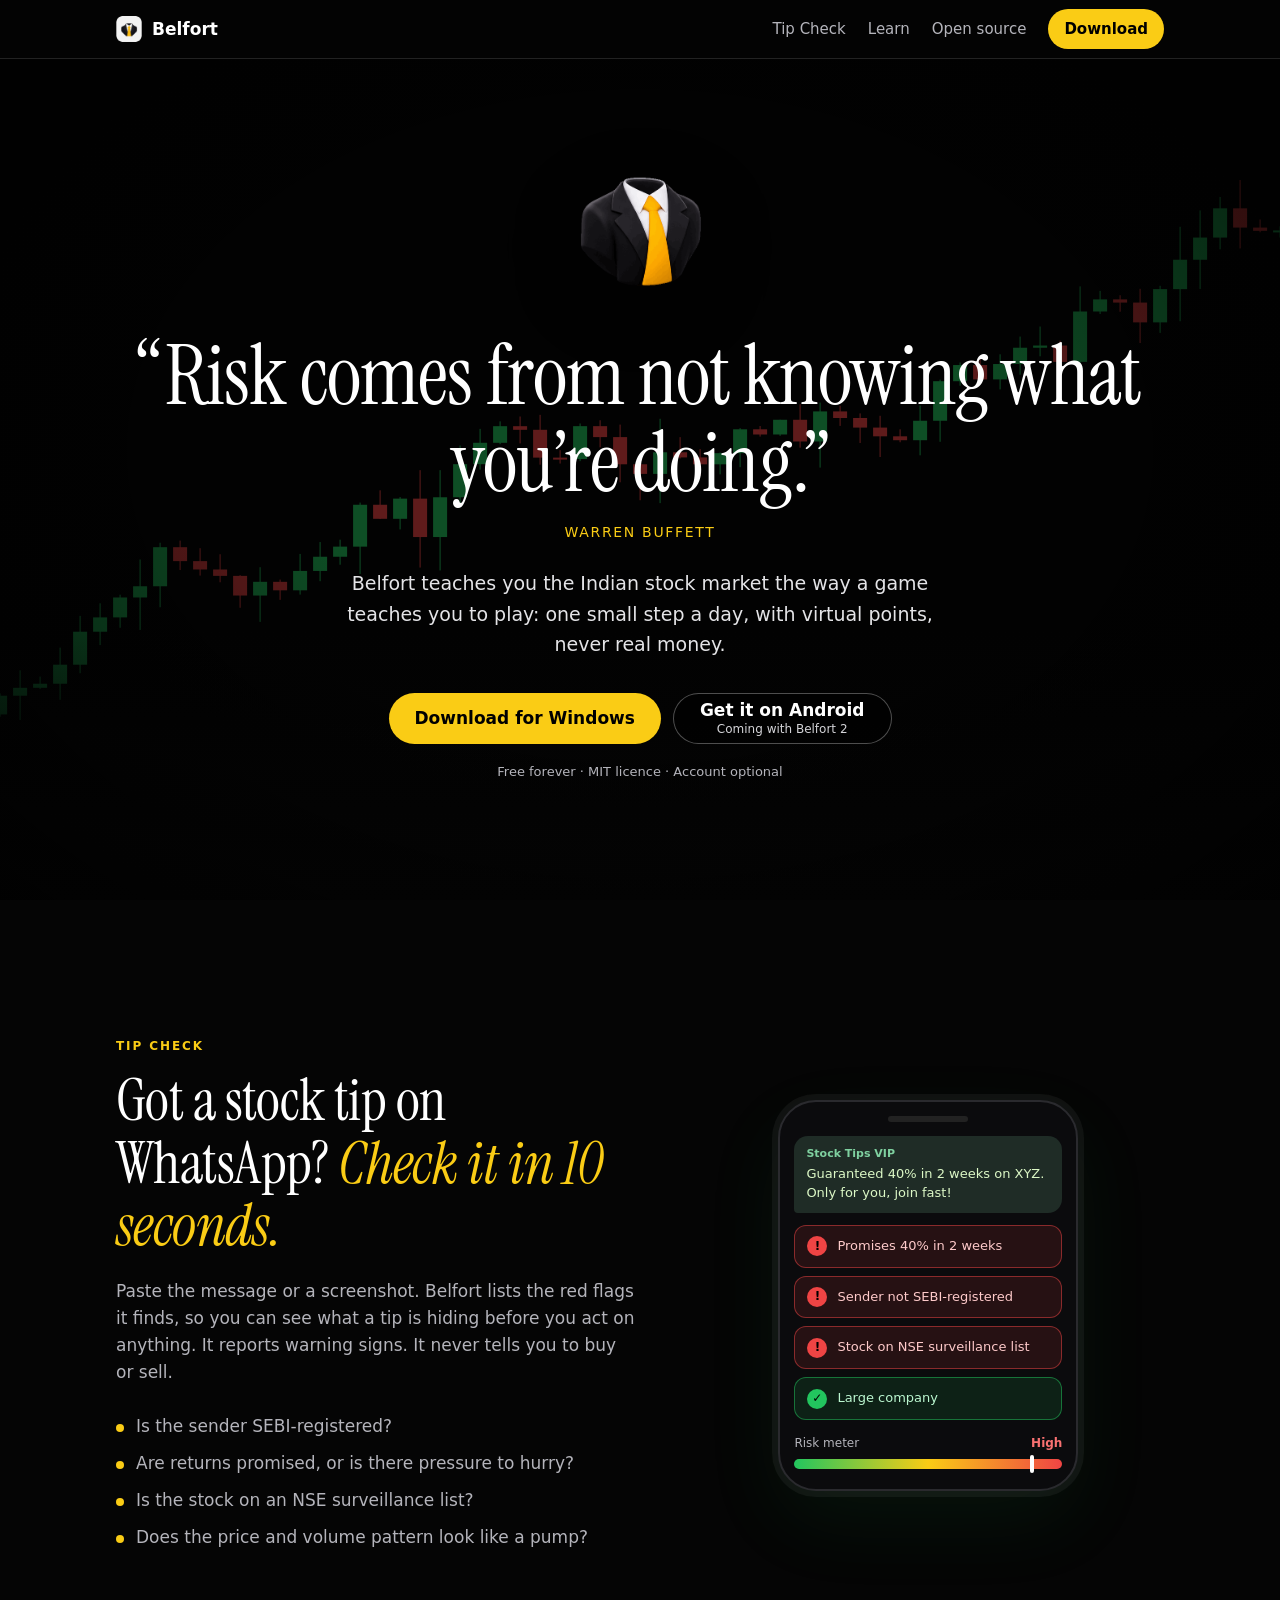
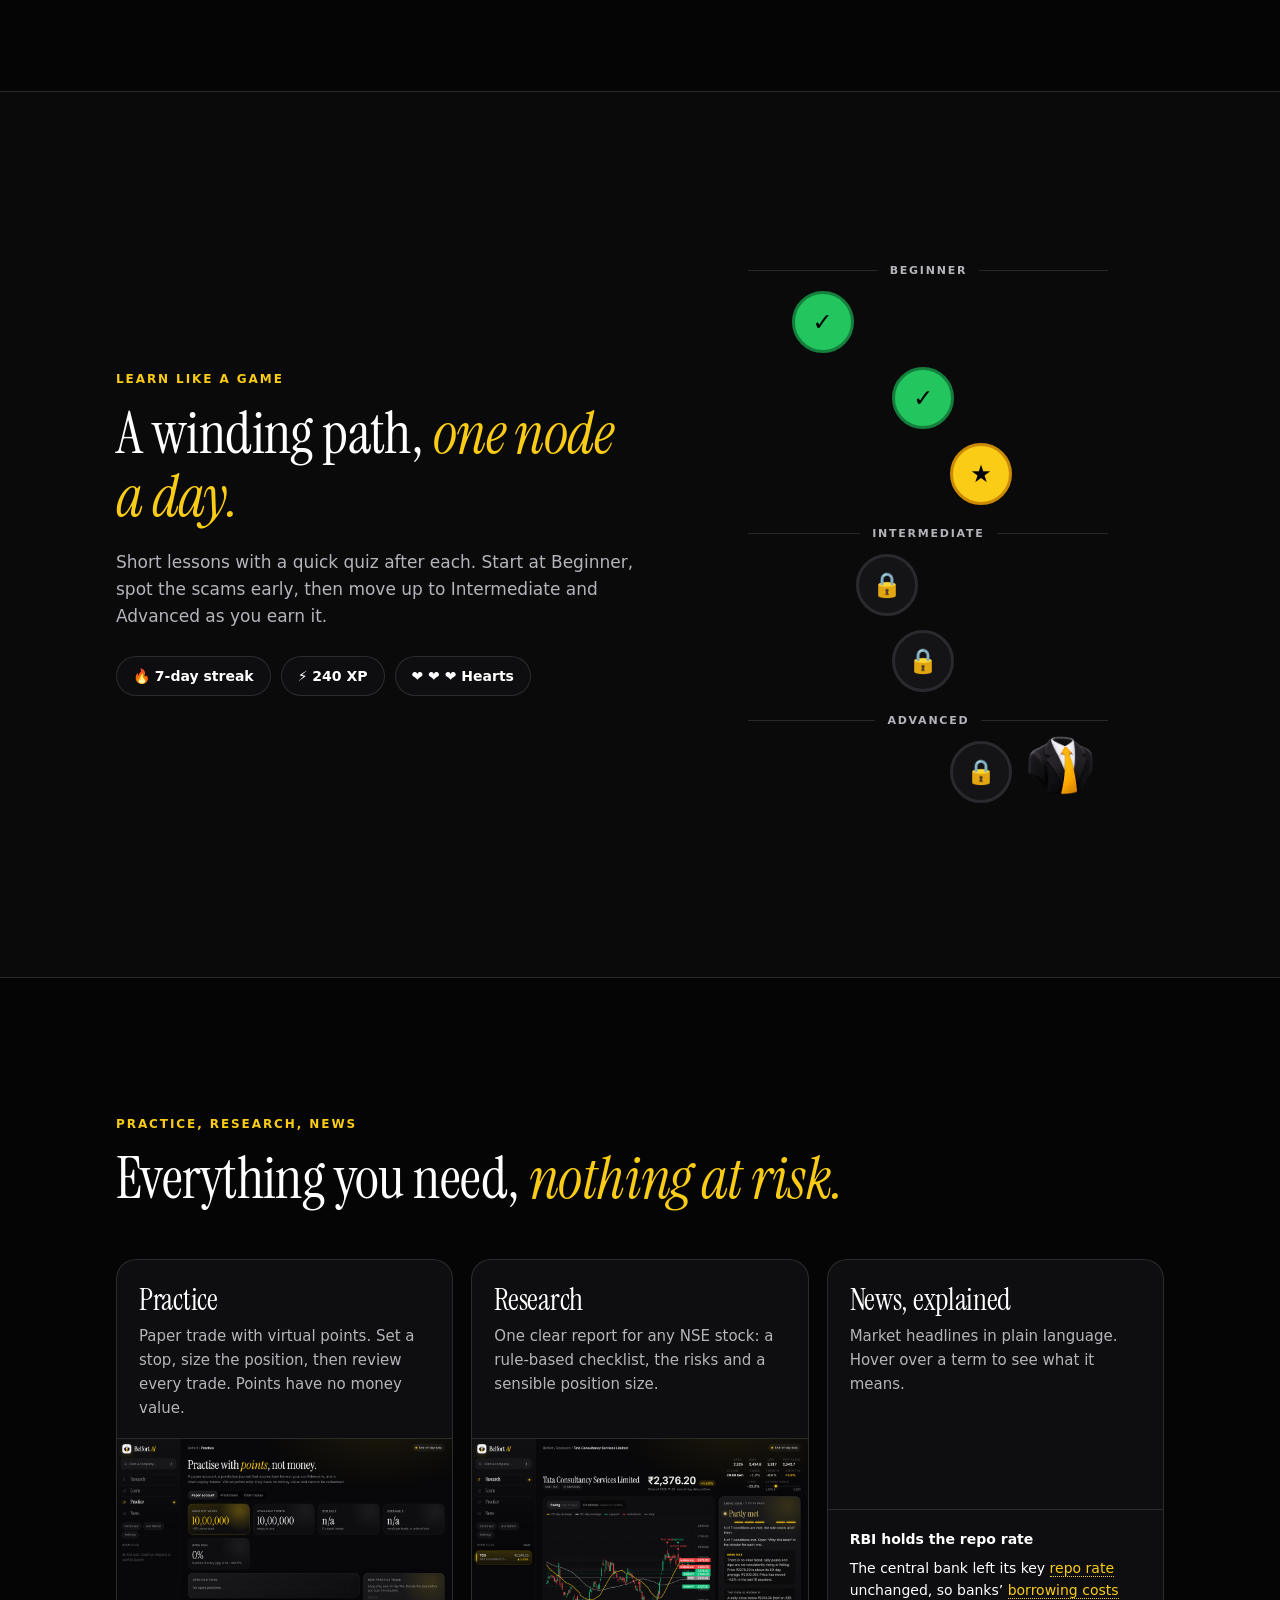
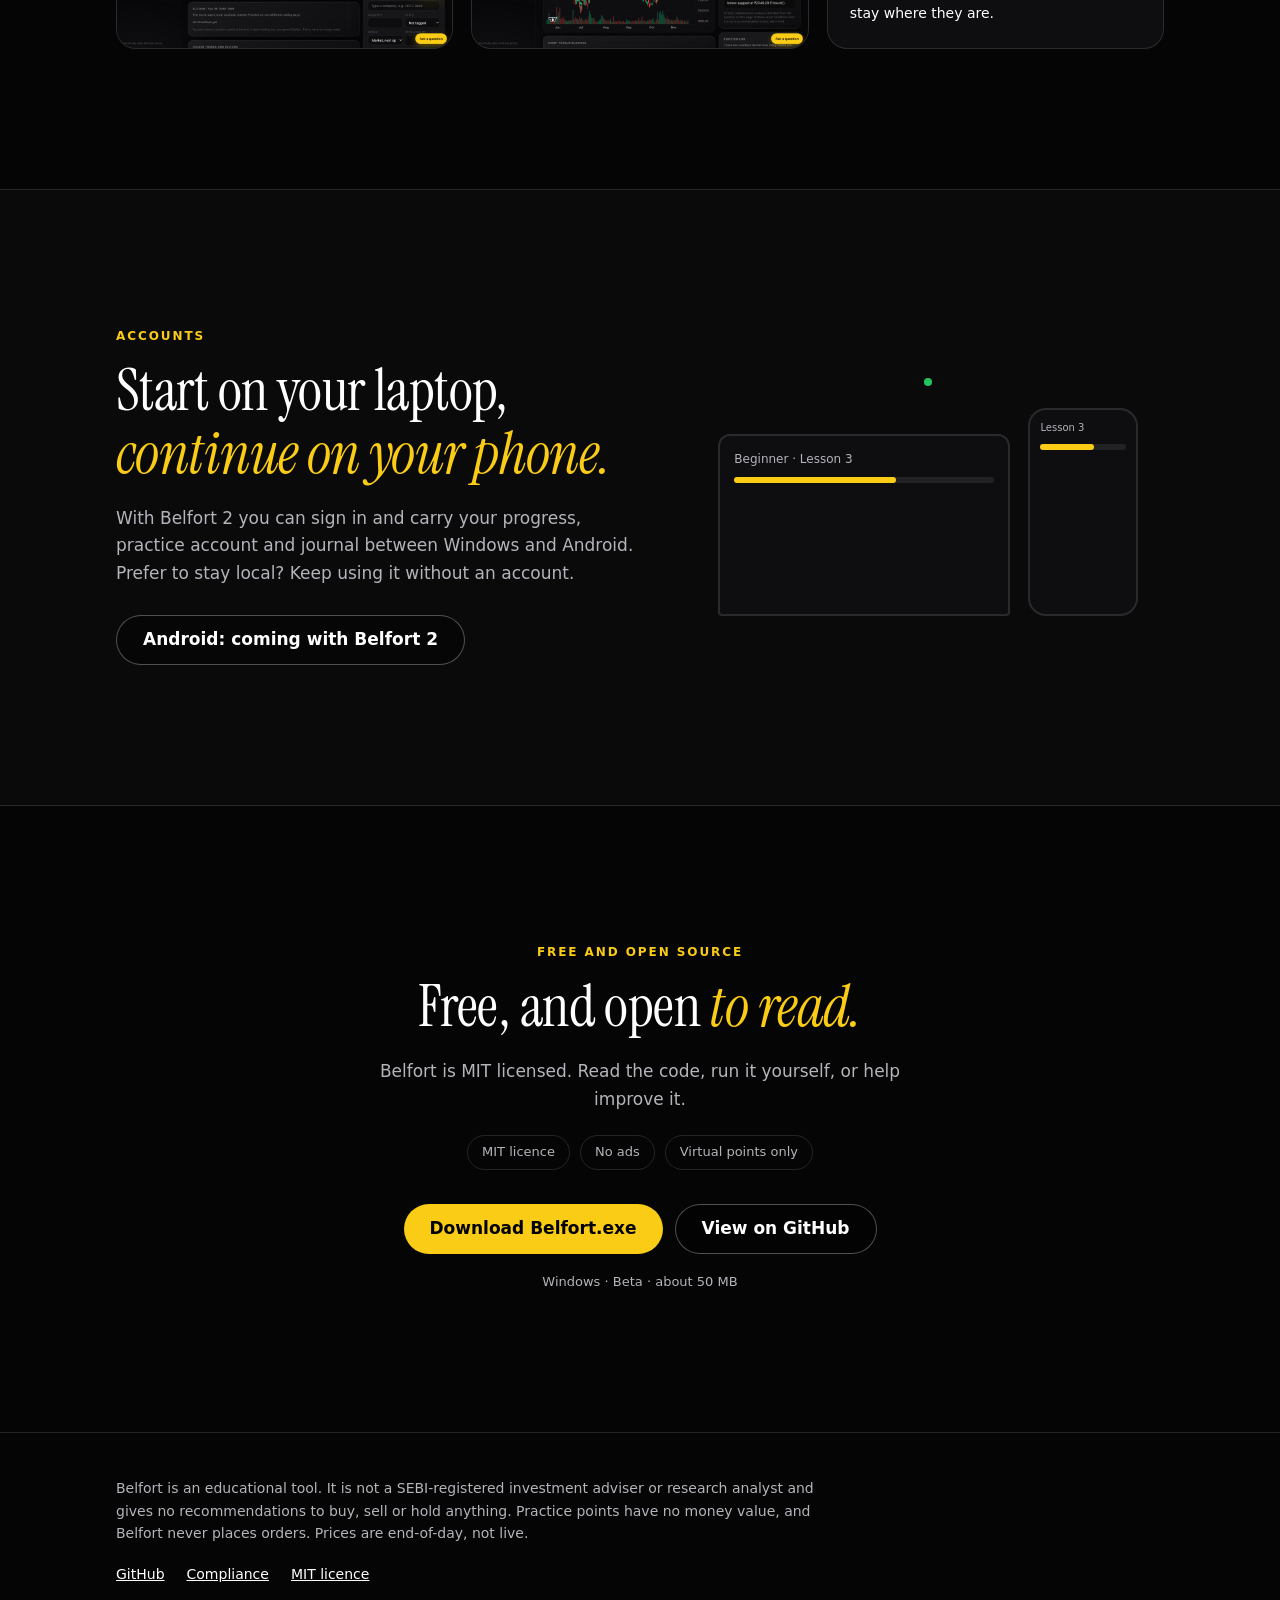
==== commit 771c3646: "feat(site): rebuild the landing page with a moving chart hero (T47) (#34) Landing page rebuilt with " ====
--- a/site/index.html
+++ b/site/index.html
@@ -3,11 +3,11 @@
 <head>
 <meta charset="utf-8">
 <meta name="viewport" content="width=device-width, initial-scale=1">
-<title>Belfort. Learn, practise and research Indian stocks.</title>
-<meta name="description" content="Belfort is a free, open-source Windows app to learn, practise and research Indian stocks. Paper trading with virtual points, a short course, one clear report per stock, and plain-language news.">
-<meta name="theme-color" content="#08080a">
+<title>Belfort. Learn the Indian stock market, one small step a day.</title>
+<meta name="description" content="Belfort is a free, open-source app that teaches the Indian stock market like a game: short lessons, virtual points, one clear report per stock, plain-language news and a tip checker. Never real money.">
+<meta name="theme-color" content="#050505">
 <meta property="og:title" content="Belfort">
-<meta property="og:description" content="Learn, practise and research Indian stocks. In one free app.">
+<meta property="og:description" content="Learn the Indian stock market the way a game teaches you to play. Free and open source.">
 <meta property="og:type" content="website">
 <meta property="og:image" content="logo.png">
 <link rel="icon" href="favicon.png">
@@ -16,204 +16,264 @@
 <link rel="preconnect" href="https://fonts.gstatic.com" crossorigin>
 <link href="https://fonts.googleapis.com/css2?family=Inter:wght@400;500;600&family=Instrument+Serif:ital@0;1&display=swap" rel="stylesheet">
 <style>
-:root{
-  --bg:#08080a; --s1:#0e0e10; --s2:#141416;
-  --line:rgba(255,255,255,.08); --ink:#f4f4f2; --ink2:#c9c9c6; --muted:#8b8b90;
-  --y:#facc15; --y-hi:#ffe27a;
-  --serif:"Instrument Serif","Iowan Old Style",Georgia,serif;
-  --sans:"Inter",-apple-system,"Segoe UI",Roboto,sans-serif;
-}
-*{box-sizing:border-box;margin:0;padding:0}
+:root{--bg:#050505;--fg:#fff;--mut:#b4b4bb;--line:rgba(255,255,255,.12);--card:#0e0e10;--y:#facc15;--g:#22c55e;--r:#ef4444;
+--serif:"Instrument Serif",Georgia,"Times New Roman",serif;--sans:system-ui,-apple-system,"Segoe UI",Roboto,Inter,Arial,sans-serif}
+*{box-sizing:border-box;margin:0}
 html{scroll-behavior:smooth}
-body{background:var(--bg);color:var(--ink);font-family:var(--sans);font-size:17px;line-height:1.55;-webkit-font-smoothing:antialiased;overflow-x:hidden}
-a{color:inherit;text-decoration:none}
-.wrap{max-width:1040px;margin:0 auto;padding:0 28px}
-
-/* nav */
-nav{position:fixed;inset:0 0 auto 0;z-index:10;backdrop-filter:saturate(180%) blur(20px);background:rgba(8,8,10,.7);border-bottom:1px solid var(--line)}
-nav .wrap{display:flex;align-items:center;justify-content:space-between;height:56px}
-.brand{display:flex;align-items:center;gap:10px;font-family:var(--serif);font-size:26px;line-height:1}
-.brand img{width:28px;height:28px;border-radius:7px;box-shadow:0 0 0 1px rgba(255,255,255,.12)}
-.links{display:flex;align-items:center;gap:26px;font-size:14px;color:var(--muted)}
-.links a:hover{color:var(--ink)}
-.pill{background:var(--ink);color:#000!important;padding:7px 16px;border-radius:999px;font-weight:500}
-.pill:hover{background:#fff}
-
-/* hero */
-.hero{min-height:100vh;display:flex;flex-direction:column;justify-content:center;align-items:center;text-align:center;padding:120px 28px 60px;position:relative}
-.hero::before{content:"";position:absolute;top:18%;left:50%;width:760px;height:760px;transform:translateX(-50%);background:radial-gradient(closest-side,rgba(250,204,21,.13),transparent);pointer-events:none;animation:glow 6s ease-in-out infinite alternate}
-@keyframes glow{to{opacity:.55;transform:translateX(-50%) scale(1.08)}}
-.mark{width:88px;height:88px;border-radius:22px;margin-bottom:28px;box-shadow:0 0 0 1px rgba(255,255,255,.1),0 24px 60px -12px rgba(250,204,21,.35);animation:rise 1s both,float 6s 1s ease-in-out infinite!important}
-@keyframes float{50%{transform:translateY(-8px)}}
-.eyebrow{font-size:14px;color:var(--y);letter-spacing:.14em;text-transform:uppercase;font-weight:500;margin-bottom:22px}
-h1{font-family:var(--serif);font-weight:400;font-size:clamp(56px,10vw,120px);line-height:.98;letter-spacing:-.02em;margin-bottom:26px}
-h1 em{font-style:italic;color:var(--y)}
-.lede{max-width:600px;font-size:clamp(18px,2.2vw,22px);color:var(--ink2);margin:0 auto 38px}
-.cta{display:flex;gap:14px;justify-content:center;flex-wrap:wrap}
-.btn{display:inline-flex;align-items:center;gap:8px;padding:14px 26px;border-radius:999px;font-weight:500;font-size:16px;transition:transform .25s,background .25s,border-color .25s}
-.btn.primary{background:var(--y);color:#111}
-.btn:active{transform:scale(.97)}
-.btn.primary:hover{background:var(--y-hi);transform:translateY(-2px)}
-.btn.ghost{border:1px solid var(--line);color:var(--ink)}
-.btn.ghost:hover{border-color:rgba(255,255,255,.3);transform:translateY(-2px)}
-.fine{margin-top:18px;font-size:13px;color:var(--muted)}
-.chart{width:min(720px,100%);margin-top:64px;opacity:.9}
-.chart path.line{fill:none;stroke:var(--y);stroke-width:2.2;stroke-linecap:round;stroke-linejoin:round;stroke-dasharray:1400;stroke-dashoffset:1400;animation:draw 3.2s .6s cubic-bezier(.4,0,.2,1) forwards}
-.chart path.area{fill:url(#fade);opacity:0;animation:fadein 1.6s 2.6s forwards}
-.chart circle{fill:var(--y);opacity:0;animation:fadein .6s 3.6s forwards}
-.chart circle.ring{fill:none;stroke:var(--y);animation:ping 2.4s 3.8s infinite}
-@keyframes draw{to{stroke-dashoffset:0}}
-@keyframes fadein{to{opacity:1}}
-@keyframes ping{0%{r:5;opacity:.7}100%{r:22;opacity:0}}
-
-/* sections */
-section{padding:130px 0}
-.kicker{font-size:14px;color:var(--y);letter-spacing:.14em;text-transform:uppercase;font-weight:500;margin-bottom:16px}
-h2{font-family:var(--serif);font-weight:400;font-size:clamp(40px,6vw,72px);line-height:1.04;letter-spacing:-.015em;max-width:820px}
-h2 em{font-style:italic;color:var(--y)}
-.sub{color:var(--ink2);font-size:20px;max-width:620px;margin-top:22px}
-
-.grid{display:grid;grid-template-columns:repeat(2,1fr);gap:18px;margin-top:64px}
-.card{background:var(--s1);border:1px solid var(--line);border-radius:26px;padding:38px 34px 42px;transition:border-color .35s,transform .35s,background .35s}
-.card:hover{border-color:rgba(250,204,21,.35);background:var(--s2);transform:translateY(-4px)}
-.card .n{font-family:var(--serif);font-size:15px;color:var(--y);margin-bottom:34px}
-.card h3{font-family:var(--serif);font-weight:400;font-size:38px;line-height:1.05;margin-bottom:12px}
-.card p{color:var(--muted);font-size:16.5px}
-
-.band{border-top:1px solid var(--line);border-bottom:1px solid var(--line);background:linear-gradient(180deg,var(--s1),var(--bg))}
-.split{display:grid;grid-template-columns:1.1fr 1fr;gap:70px;align-items:center}
-.ticket{background:var(--s2);border:1px solid var(--line);border-radius:22px;padding:26px;font-size:15px;box-shadow:0 40px 80px -30px rgba(250,204,21,.12)}
-.ticket .row{display:flex;justify-content:space-between;padding:13px 0;border-bottom:1px solid var(--line);color:var(--muted)}
-.ticket .row:last-of-type{border:0}
-.ticket .row b{color:var(--ink);font-weight:500}
-.ticket .head{display:flex;justify-content:space-between;align-items:center;margin-bottom:8px;font-family:var(--serif);font-size:26px}
-.tag{font-family:var(--sans);font-size:11px;letter-spacing:.1em;text-transform:uppercase;color:var(--y);border:1px solid rgba(250,204,21,.4);padding:4px 10px;border-radius:999px}
-.facts{display:flex;flex-wrap:wrap;gap:12px;margin-top:34px}
-.facts span{border:1px solid var(--line);border-radius:999px;padding:8px 16px;font-size:14px;color:var(--ink2)}
-
-.final{text-align:center;padding:150px 0 130px}
-.final h2{margin:0 auto}
-.final .cta{margin-top:42px}
-
-footer{border-top:1px solid var(--line);padding:38px 0 54px;color:var(--muted);font-size:13.5px}
-footer .wrap{display:flex;justify-content:space-between;gap:30px;flex-wrap:wrap}
-footer p{max-width:620px}
-footer .fl{display:flex;gap:22px}
-footer a:hover{color:var(--ink)}
-
-/* reveal on scroll */
-.rv{opacity:0;transform:translateY(26px);transition:opacity .9s cubic-bezier(.2,.7,.2,1),transform .9s cubic-bezier(.2,.7,.2,1)}
+body{background:var(--bg);color:var(--fg);font:400 17px/1.6 var(--sans);overflow-x:hidden;-webkit-font-smoothing:antialiased}
+img{max-width:100%;height:auto;display:block}
+a{color:inherit}
+:focus-visible{outline:2px solid var(--y);outline-offset:3px;border-radius:6px}
+.wrap{max-width:1080px;margin:0 auto;padding:0 16px}
+.skip{position:absolute;left:-999px;top:8px;background:var(--y);color:#000;padding:8px 14px;border-radius:8px;z-index:100}
+.skip:focus{left:8px}
+h1,h2,h3{font-family:var(--serif);font-weight:400;line-height:1.08;letter-spacing:-.01em}
+h2{font-size:clamp(34px,6vw,58px)}
+h2 em{color:var(--y);font-style:italic}
+.kicker{font:600 12px/1 var(--sans);letter-spacing:.16em;text-transform:uppercase;color:var(--y);margin-bottom:18px}
+.sub{color:var(--mut);max-width:560px;margin-top:20px}
+section{padding:clamp(72px,12vw,140px) 0;position:relative}
+.band{background:#0a0a0b;border-block:1px solid var(--line)}
+
+nav{position:fixed;inset:0 0 auto 0;z-index:50;background:rgba(5,5,5,.72);backdrop-filter:blur(10px);-webkit-backdrop-filter:blur(10px);border-bottom:1px solid var(--line)}
+nav .wrap{display:flex;align-items:center;justify-content:space-between;height:58px}
+.brand{display:flex;align-items:center;gap:10px;text-decoration:none;font:600 17px var(--sans)}
+.brand img{width:26px;height:26px;border-radius:6px}
+nav .links{display:flex;align-items:center;gap:22px;font-size:15px}
+nav .links a{text-decoration:none;color:var(--mut)}
+nav .links a:hover{color:#fff}
+nav .links a.pill{color:#000}
+.pill{background:var(--y);padding:8px 16px;border-radius:99px;font-weight:600}
+@media(max-width:640px){nav .links a:not(.pill){display:none}}
+
+.btn{display:inline-flex;align-items:center;justify-content:center;min-height:50px;padding:6px 26px;border-radius:99px;font-weight:600;text-decoration:none;text-align:center;line-height:1.25;transition:transform .15s,background .15s}
+.btn:hover{transform:translateY(-2px)}
+.btn.primary{background:var(--y);color:#000}
+.btn.primary:hover{background:#fde047}
+.btn.ghost{border:1px solid rgba(255,255,255,.3);color:#fff;background:rgba(0,0,0,.35)}
+.btn.ghost:hover{border-color:#fff}
+.btn small{display:block;font-weight:400;font-size:12px;color:#d4d4d8}
+.cta{display:flex;gap:12px;flex-wrap:wrap;justify-content:center}
+
+/* HERO BACKGROUND
+   Default: a canvas candlestick animation (script at the bottom).
+   To use a video instead: put the file at site/img/hero-bg.mp4 and set
+   data-src="img/hero-bg.mp4" on the <video data-hero-bg> below. As soon as it can
+   play, the canvas is stopped and hidden. With no data-src the canvas stays. */
+.hero{min-height:100svh;display:grid;place-items:center;text-align:center;padding:96px 0 64px;overflow:hidden;isolation:isolate;position:relative}
+.hero canvas,.hero video{position:absolute;inset:0;width:100%;height:100%;z-index:-3;object-fit:cover}
+.hero video{display:none}
+.hero.has-video video{display:block}
+.hero.has-video canvas{display:none}
+.hero .shade{position:absolute;inset:0;z-index:-2;background:rgba(0,0,0,.6)}
+.hero .vig{position:absolute;inset:0;z-index:-1;background:radial-gradient(ellipse at center,rgba(0,0,0,0) 35%,rgba(0,0,0,.75) 100%),linear-gradient(to bottom,rgba(5,5,5,0) 70%,var(--bg))}
+.mascot{width:clamp(120px,22vw,180px);height:auto;margin:0 auto 22px;animation:float 5s ease-in-out infinite;filter:drop-shadow(0 18px 30px rgba(0,0,0,.6))}
+@keyframes float{50%{transform:translateY(-12px)}}
+.quote{font-size:clamp(34px,7.2vw,84px);line-height:1.04;max-width:15em;margin:0 auto}
+cite{display:block;margin-top:18px;font:500 14px var(--sans);letter-spacing:.12em;text-transform:uppercase;color:var(--y);font-style:normal}
+.promise{max-width:600px;margin:28px auto 34px;color:#e4e4e7;font-size:clamp(16px,2.4vw,19px)}
+.fine{margin-top:18px;font-size:13px;color:var(--mut)}
+
+.split{display:grid;gap:56px;align-items:center}
+.split>*{min-width:0}
+@media(min-width:900px){.split{grid-template-columns:1.05fr .95fr}.split.rev>:first-child{order:2}}
+.phone{width:min(300px,100%);margin:0 auto;border:2px solid #2a2a2e;border-radius:38px;background:#0b0b0d;padding:14px 14px 20px;box-shadow:0 30px 80px rgba(34,197,94,.08),0 0 0 6px #111}
+.phone .top{width:80px;height:6px;border-radius:9px;background:#222;margin:0 auto 14px}
+.msg{background:#1f2c26;border-radius:14px 14px 14px 4px;padding:10px 12px;font-size:13px;line-height:1.45;color:#dcf8c6;margin-bottom:12px}
+.msg b{display:block;font-size:11px;color:#7fd1a0;margin-bottom:3px}
+.flag{display:flex;gap:10px;align-items:center;border-radius:12px;padding:10px 12px;margin-bottom:8px;font-size:13px;font-weight:500;border:1px solid;opacity:0;transform:perspective(600px) rotateX(-90deg);transform-origin:top;transition:opacity .5s,transform .6s cubic-bezier(.2,.8,.2,1)}
+.flag.red{background:rgba(239,68,68,.12);border-color:rgba(239,68,68,.5);color:#fecaca}
+.flag.green{background:rgba(34,197,94,.12);border-color:rgba(34,197,94,.5);color:#bbf7d0}
+.flag i{font-style:normal;font-weight:700;width:20px;height:20px;border-radius:50%;display:grid;place-items:center;flex:none;font-size:12px;color:#000}
+.red i{background:var(--r)}.green i{background:var(--g)}
+.tipcheck.in .flag{opacity:1;transform:none}
+.tipcheck.in .f1{transition-delay:.3s}.tipcheck.in .f2{transition-delay:.9s}.tipcheck.in .f3{transition-delay:1.5s}.tipcheck.in .f4{transition-delay:2.1s}
+.meter{margin-top:14px}
+.meter .lab{display:flex;justify-content:space-between;font-size:12px;color:var(--mut);margin-bottom:6px}
+.meter .bar{height:10px;border-radius:9px;background:linear-gradient(90deg,var(--g),var(--y),var(--r));position:relative}
+.meter .pin{position:absolute;top:-4px;left:4%;width:4px;height:18px;border-radius:3px;background:#fff;transition:left 1.2s cubic-bezier(.2,.8,.2,1) 2.6s}
+.tipcheck.in .pin{left:88%}
+.checks{list-style:none;padding:0;margin-top:26px;display:grid;gap:10px;color:var(--mut)}
+.checks li::before{content:"";display:inline-block;width:8px;height:8px;border-radius:50%;background:var(--y);margin-right:12px}
+
+.path{position:relative;max-width:360px;width:100%;margin:0 auto;padding:10px 0 20px}
+.stage{font:600 11px var(--sans);letter-spacing:.16em;text-transform:uppercase;color:var(--mut);margin:22px 0 14px;display:flex;align-items:center;gap:12px}
+.stage::before,.stage::after{content:"";height:1px;background:var(--line);flex:1}
+.node{width:62px;height:62px;border-radius:50%;display:grid;place-items:center;font-size:24px;border:3px solid #2a2a2e;background:#141416;margin-bottom:14px}
+.node.done{background:var(--g);border-color:#15803d;color:#000}
+.node.now{background:var(--y);border-color:#ca8a04;color:#000;animation:pulse 2s infinite}
+@keyframes pulse{50%{box-shadow:0 0 0 12px rgba(250,204,21,.14)}}
+.n1{margin-left:12%}.n2{margin-left:40%}.n3{margin-left:56%}.n4{margin-left:30%}
+.hud{display:flex;gap:10px;flex-wrap:wrap;margin-top:26px}
+.hud span{border:1px solid var(--line);background:var(--card);border-radius:99px;padding:8px 16px;font-weight:600;font-size:14px}
+.cheer{position:absolute;right:0;bottom:30px;width:96px;height:auto}
+
+.grid{display:grid;gap:18px;margin-top:48px}
+@media(min-width:760px){.grid{grid-template-columns:repeat(3,1fr)}}
+.card{background:var(--card);border:1px solid var(--line);border-radius:20px;overflow:hidden;display:flex;flex-direction:column}
+.card .txt{padding:24px 22px 18px}
+.card h3{font-size:30px;margin-bottom:8px}
+.card p{color:var(--mut);font-size:15px}
+.card img{margin-top:auto;border-top:1px solid var(--line);width:100%;aspect-ratio:16/10;object-fit:cover;object-position:top left}
+.news{margin-top:auto;border-top:1px solid var(--line);padding:18px 22px 24px;font-size:14px}
+.news b{display:block;margin-bottom:6px}
+.term{border-bottom:1px dotted var(--y);color:var(--y);cursor:help}
+
+.devices{display:flex;justify-content:center;align-items:flex-end;gap:18px}
+.laptop{width:min(300px,62%);aspect-ratio:16/10;border:2px solid #2a2a2e;border-radius:12px 12px 4px 4px;background:var(--card);padding:14px;font-size:12px;color:var(--mut)}
+.mini{width:min(110px,24%);aspect-ratio:9/17;border:2px solid #2a2a2e;border-radius:18px;background:var(--card);padding:10px;font-size:10px;color:var(--mut)}
+.sync{width:8px;height:8px;border-radius:50%;background:var(--g);margin:0 auto 22px;animation:ping 2s infinite}
+@keyframes ping{0%{box-shadow:0 0 0 0 rgba(34,197,94,.5)}100%{box-shadow:0 0 0 14px rgba(34,197,94,0)}}
+.bar2{height:6px;border-radius:5px;background:#222;margin-top:8px}.bar2 i{display:block;height:100%;border-radius:5px;background:var(--y)}
+
+.final{text-align:center}
+.final .cta{margin-top:34px}
+.oss{display:flex;gap:10px;justify-content:center;flex-wrap:wrap;margin-top:22px}
+.oss span{border:1px solid var(--line);border-radius:99px;padding:6px 14px;font-size:13px;color:var(--mut)}
+footer{padding:44px 0 56px;color:var(--mut);font-size:14px;border-top:1px solid var(--line)}
+footer p{max-width:720px}
+.fl{display:flex;gap:22px;flex-wrap:wrap;margin-top:18px}
+.fl a{color:#fff}
+
+.rv{opacity:0;transform:translateY(26px);transition:opacity .8s,transform .8s cubic-bezier(.2,.7,.2,1)}
 .rv.in{opacity:1;transform:none}
-.d1{transition-delay:.1s}.d2{transition-delay:.2s}.d3{transition-delay:.3s}
-.hero>*{animation:rise 1s cubic-bezier(.2,.7,.2,1) both}
-.hero>*:nth-child(3){animation-delay:.1s}.hero>*:nth-child(4){animation-delay:.2s}.hero>*:nth-child(5){animation-delay:.3s}.hero>*:nth-child(6){animation-delay:.4s}
-@keyframes rise{from{opacity:0;transform:translateY(22px)}}
-
-@media (max-width:820px){
-  .grid,.split{grid-template-columns:1fr}
-  .split{gap:44px}
-  section{padding:90px 0}
-  .links a:not(.pill){display:none}
-}
-@media (prefers-reduced-motion:reduce){
-  *,*::before,*::after{animation:none!important;transition:none!important}
-  .rv{opacity:1;transform:none}
-  .chart path.line{stroke-dashoffset:0}.chart path.area,.chart circle{opacity:1}
+.d1{transition-delay:.12s}.d2{transition-delay:.24s}.d3{transition-delay:.36s}
+@media(prefers-reduced-motion:reduce){
+  *{animation:none!important;transition:none!important;scroll-behavior:auto!important}
+  .rv,.flag{opacity:1;transform:none}.tipcheck .pin{left:88%}
 }
 </style>
 </head>
 <body>
-
-<nav>
-  <div class="wrap">
-    <a class="brand" href="#top"><img src="logo.png" alt="">Belfort</a>
+<a class="skip" href="#tipcheck">Skip to content</a>
+
+<nav aria-label="Main">
+  <div class="wrap">
+    <a class="brand" href="#top"><img src="logo.png" alt="" width="26" height="26">Belfort</a>
     <div class="links">
-      <a href="#what">What it does</a>
-      <a href="#practice">Paper trading</a>
-      <a href="https://github.com/sarthakviche/belfort">GitHub</a>
+      <a href="#tipcheck">Tip Check</a>
+      <a href="#learn">Learn</a>
+      <a href="#open">Open source</a>
       <a class="pill" href="https://github.com/sarthakviche/belfort/releases/latest">Download</a>
     </div>
   </div>
 </nav>
 
+<main>
 <header class="hero" id="top">
-  <img class="mark" src="logo.png" alt="Belfort logo" width="88" height="88">
-  <div class="eyebrow">What is Belfort?</div>
-  <h1>The practice room<br>for Indian <em>stocks.</em></h1>
-  <p class="lede">Belfort is a free, open-source app that helps you learn, practise and research the Indian stock market. Everything runs on your own computer.</p>
-  <div class="cta">
-    <a class="btn primary" href="https://github.com/sarthakviche/belfort/releases/latest">Download for Windows</a>
-    <a class="btn ghost" href="https://github.com/sarthakviche/belfort">View on GitHub &rarr;</a>
-  </div>
-  <p class="fine">Free forever &middot; MIT licence &middot; No account needed</p>
-
-  <svg class="chart" viewBox="0 0 720 180" fill="none" aria-hidden="true">
-    <defs>
-      <linearGradient id="fade" x1="0" y1="0" x2="0" y2="1">
-        <stop offset="0" stop-color="#facc15" stop-opacity=".18"/>
-        <stop offset="1" stop-color="#facc15" stop-opacity="0"/>
-      </linearGradient>
-    </defs>
-    <path class="area" d="M0 140 C40 130 60 150 100 120 S160 110 200 125 S260 80 300 90 S360 120 400 95 S460 50 510 60 S580 40 620 30 S690 20 704 18 L704 180 L0 180Z"/>
-    <path class="line" d="M0 140 C40 130 60 150 100 120 S160 110 200 125 S260 80 300 90 S360 120 400 95 S460 50 510 60 S580 40 620 30 S690 20 704 18"/>
-    <circle cx="704" cy="18" r="5"/>
-    <circle class="ring" cx="704" cy="18" r="5"/>
-  </svg>
+  <canvas id="bg" aria-hidden="true"></canvas>
+  <video data-hero-bg data-src="" muted loop playsinline preload="auto" aria-hidden="true" tabindex="-1">
+  </video>
+  <div class="shade"></div><div class="vig"></div>
+  <div class="wrap">
+    <img class="mascot" src="img/mascot-suit.gif" alt="Belfort mascot, a friendly suit with a yellow tie" width="180" height="180">
+    <h1 class="quote">&ldquo;Risk comes from not knowing what you&rsquo;re doing.&rdquo;</h1>
+    <cite>Warren Buffett</cite>
+    <p class="promise">Belfort teaches you the Indian stock market the way a game teaches you to play: one small step a day, with virtual points, never real money.</p>
+    <div class="cta">
+      <a class="btn primary" href="https://github.com/sarthakviche/belfort/releases/latest">Download for Windows</a>
+      <a class="btn ghost" href="#android"><span>Get it on Android<small>Coming with Belfort 2</small></span></a>
+    </div>
+    <p class="fine">Free forever &middot; MIT licence &middot; Account optional</p>
+  </div>
 </header>
 
-<section id="what">
-  <div class="wrap">
-    <div class="kicker rv">Four parts. One app.</div>
-    <h2 class="rv d1">Everything a new trader needs, <em>in one place.</em></h2>
-    <div class="grid">
-      <div class="card rv"><div class="n">01</div><h3>Learn</h3><p>A short, practical course for swing and positional trading. Five-minute lessons with a quiz after each.</p></div>
-      <div class="card rv d1"><div class="n">02</div><h3>Practice</h3><p>Paper trade with virtual points, log predictions, and drill on a chart-replay trainer that hides the future.</p></div>
-      <div class="card rv"><div class="n">03</div><h3>Research</h3><p>One clear report for any NSE stock: a rule-based checklist, the risks, and a sensible position size.</p></div>
-      <div class="card rv d1"><div class="n">04</div><h3>News</h3><p>Market headlines in plain language. Hover over any term to see what it means.</p></div>
-    </div>
-  </div>
-</section>
-
-<section class="band" id="practice">
+<section id="tipcheck">
   <div class="wrap split">
     <div>
-      <div class="kicker rv">Paper trading</div>
-      <h2 class="rv d1">Make your mistakes <em>for free.</em></h2>
-      <p class="sub rv d2">Place trades with virtual points. Set a stop, size the position, then review every trade to see what you did right and wrong. No real money, ever.</p>
-      <div class="facts rv d3"><span>Stop required</span><span>Position sizing</span><span>Trade journal</span><span>Equity curve</span></div>
-    </div>
-    <div class="ticket rv d2" aria-hidden="true">
-      <div class="head">Order ticket <span class="tag">Virtual points</span></div>
-      <div class="row"><span>Order type</span><b>Limit</b></div>
-      <div class="row"><span>Stop</span><b>Required</b></div>
-      <div class="row"><span>Risk per trade</span><b>You decide</b></div>
-      <div class="row"><span>Review</span><b>Setup &amp; mistake tags</b></div>
-    </div>
-  </div>
-</section>
-
-<section>
-  <div class="wrap">
-    <div class="kicker rv">Private by design</div>
-    <h2 class="rv d1">Your computer. <em>Your data.</em></h2>
-    <p class="sub rv d2">No Belfort server and no sign-up. Your practice records stay on your machine. Bring your own AI key if you want the explainer chat, or use a local model.</p>
-  </div>
-</section>
-
-<section class="final band">
-  <div class="wrap">
-    <h2 class="rv">Start learning <em>today.</em></h2>
-    <div class="cta rv d1">
+      <div class="kicker rv">Tip Check</div>
+      <h2 class="rv d1">Got a stock tip on WhatsApp? <em>Check it in 10 seconds.</em></h2>
+      <p class="sub rv d2">Paste the message or a screenshot. Belfort lists the red flags it finds, so you can see what a tip is hiding before you act on anything. It reports warning signs. It never tells you to buy or sell.</p>
+      <ul class="checks rv d3">
+        <li>Is the sender SEBI-registered?</li>
+        <li>Are returns promised, or is there pressure to hurry?</li>
+        <li>Is the stock on an NSE surveillance list?</li>
+        <li>Does the price and volume pattern look like a pump?</li>
+      </ul>
+    </div>
+    <div class="phone tipcheck rv d2" role="img" aria-label="A phone showing a tip message checked by Belfort: three red flags, one green flag, and a high risk meter">
+      <div class="top"></div>
+      <div class="msg"><b>Stock Tips VIP</b>Guaranteed 40% in 2 weeks on XYZ. Only for you, join fast!</div>
+      <div class="flag red f1"><i>!</i>Promises 40% in 2 weeks</div>
+      <div class="flag red f2"><i>!</i>Sender not SEBI-registered</div>
+      <div class="flag red f3"><i>!</i>Stock on NSE surveillance list</div>
+      <div class="flag green f4"><i>&#10003;</i>Large company</div>
+      <div class="meter"><div class="lab"><span>Risk meter</span><b style="color:#f87171">High</b></div><div class="bar"><div class="pin"></div></div></div>
+    </div>
+  </div>
+</section>
+
+<section class="band" id="learn">
+  <div class="wrap split rev">
+    <div class="path rv d1" aria-hidden="true">
+      <div class="stage">Beginner</div>
+      <div class="node done n1">&#10003;</div>
+      <div class="node done n2">&#10003;</div>
+      <div class="node now n3">&#9733;</div>
+      <div class="stage">Intermediate</div>
+      <div class="node n4">&#128274;</div>
+      <div class="node n2">&#128274;</div>
+      <div class="stage">Advanced</div>
+      <div class="node n3">&#128274;</div>
+      <img class="cheer" src="img/mascot-suit.gif" alt="" width="96" height="96" loading="lazy">
+    </div>
+    <div>
+      <div class="kicker rv">Learn like a game</div>
+      <h2 class="rv d1">A winding path, <em>one node a day.</em></h2>
+      <p class="sub rv d2">Short lessons with a quick quiz after each. Start at Beginner, spot the scams early, then move up to Intermediate and Advanced as you earn it.</p>
+      <div class="hud rv d3"><span>&#128293; 7-day streak</span><span>&#9889; 240 XP</span><span>&#10084;&#65039; &#10084;&#65039; &#10084;&#65039; Hearts</span></div>
+    </div>
+  </div>
+</section>
+
+<section id="parts">
+  <div class="wrap">
+    <div class="kicker rv">Practice, research, news</div>
+    <h2 class="rv d1">Everything you need, <em>nothing at risk.</em></h2>
+    <div class="grid">
+      <article class="card rv"><div class="txt"><h3>Practice</h3><p>Paper trade with virtual points. Set a stop, size the position, then review every trade. Points have no money value.</p></div><img src="img/screen-practice.png" alt="Belfort Practice screen showing a virtual portfolio and order ticket" loading="lazy" width="1200" height="750"></article>
+      <article class="card rv d1"><div class="txt"><h3>Research</h3><p>One clear report for any NSE stock: a rule-based checklist, the risks and a sensible position size.</p></div><img src="img/screen-report.png" alt="Belfort research report for a stock with checklist and risks" loading="lazy" width="1200" height="750"></article>
+      <article class="card rv d2"><div class="txt"><h3>News, explained</h3><p>Market headlines in plain language. Hover over a term to see what it means.</p></div><div class="news"><b>RBI holds the repo rate</b>The central bank left its key <span class="term" tabindex="0" title="The rate at which the RBI lends to banks">repo rate</span> unchanged, so banks&rsquo; <span class="term" tabindex="0" title="What a bank pays to raise money">borrowing costs</span> stay where they are.</div></article>
+    </div>
+  </div>
+</section>
+
+<section class="band" id="android">
+  <div class="wrap split">
+    <div>
+      <div class="kicker rv">Accounts</div>
+      <h2 class="rv d1">Start on your laptop, <em>continue on your phone.</em></h2>
+      <p class="sub rv d2">With Belfort 2 you can sign in and carry your progress, practice account and journal between Windows and Android. Prefer to stay local? Keep using it without an account.</p>
+      <div class="cta rv d3" style="justify-content:flex-start;margin-top:28px"><span class="btn ghost">Android: coming with Belfort 2</span></div>
+    </div>
+    <div class="rv d2" role="img" aria-label="A laptop and a phone showing the same learning progress">
+      <div class="sync" aria-hidden="true"></div>
+      <div class="devices" aria-hidden="true">
+        <div class="laptop">Beginner &middot; Lesson 3<div class="bar2"><i style="width:62%"></i></div></div>
+        <div class="mini">Lesson 3<div class="bar2"><i style="width:62%"></i></div></div>
+      </div>
+    </div>
+  </div>
+</section>
+
+<section class="final" id="open">
+  <div class="wrap">
+    <div class="kicker rv">Free and open source</div>
+    <h2 class="rv d1">Free, and open <em>to read.</em></h2>
+    <p class="sub rv d2" style="margin-inline:auto">Belfort is MIT licensed. Read the code, run it yourself, or help improve it.</p>
+    <div class="oss rv d2"><span>MIT licence</span><span>No ads</span><span>Virtual points only</span></div>
+    <div class="cta rv d3">
       <a class="btn primary" href="https://github.com/sarthakviche/belfort/releases/latest">Download Belfort.exe</a>
-      <a class="btn ghost" href="https://github.com/sarthakviche/belfort">Source code</a>
-    </div>
-    <p class="fine rv d2">Windows &middot; Beta &middot; about 50 MB</p>
-  </div>
-</section>
+      <a class="btn ghost" href="https://github.com/sarthakviche/belfort">View on GitHub</a>
+    </div>
+    <p class="fine rv d3">Windows &middot; Beta &middot; about 50 MB</p>
+  </div>
+</section>
+</main>
 
 <footer>
   <div class="wrap">
-    <p>Belfort is an educational tool, not investment advice. Practice points have no money value, and Belfort never places orders. Prices are end-of-day, not live.</p>
+    <p>Belfort is an educational tool. It is not a SEBI-registered investment adviser or research analyst and gives no recommendations to buy, sell or hold anything. Practice points have no money value, and Belfort never places orders. Prices are end-of-day, not live.</p>
     <div class="fl">
       <a href="https://github.com/sarthakviche/belfort">GitHub</a>
       <a href="https://github.com/sarthakviche/belfort/blob/main/docs/COMPLIANCE.md">Compliance</a>
@@ -223,8 +283,70 @@
 </footer>
 
 <script>
-const io=new IntersectionObserver(es=>es.forEach(e=>{if(e.isIntersecting){e.target.classList.add('in');io.unobserve(e.target)}}),{threshold:.15});
+/* scroll reveal */
+const io=new IntersectionObserver(es=>es.forEach(e=>{if(e.isIntersecting){e.target.classList.add('in');io.unobserve(e.target)}}),{threshold:.2});
 document.querySelectorAll('.rv').forEach(el=>io.observe(el));
+
+/* hero background: a video if one loads, otherwise the candlestick canvas */
+(function(){
+  const hero=document.getElementById('top'),cv=document.getElementById('bg'),ctx=cv.getContext('2d');
+  const vid=hero.querySelector('video[data-hero-bg]');
+  const still=matchMedia('(prefers-reduced-motion: reduce)').matches;
+  const G='#22c55e',R='#ef4444',Y='#facc15',LABELS=['Support','Resistance','Breakout','Retest'];
+  let W=0,H=0,cw=14,step=20,candles=[],off=0,last=0,run=false,levels=[],removed=0,lastLevel=0;
+  const rnd=(a,b)=>a+Math.random()*(b-a);
+  function next(open,n){
+    const vol=rnd(.4,1.6),dir=Math.random()<.5?1:-1,drift=Math.sin(n/38)*.35;
+    const close=open+dir*vol*rnd(.2,1.4)+drift;
+    return{o:open,c:close,h:Math.max(open,close)+rnd(0,vol),l:Math.min(open,close)-rnd(0,vol)};
+  }
+  function fill(){
+    const need=Math.ceil(W/step)+4;
+    while(candles.length<need){const p=candles.length?candles[candles.length-1].c:100;candles.push(next(p,candles.length+removed))}
+  }
+  function resize(){
+    const dpr=Math.min(devicePixelRatio||1,2);
+    W=hero.clientWidth;H=hero.clientHeight;cv.width=W*dpr;cv.height=H*dpr;ctx.setTransform(dpr,0,0,dpr,0,0);
+    cw=W<600?9:14;step=cw+(W<600?4:6);fill();draw(performance.now());
+  }
+  function addLevel(){
+    const n=candles.length,i=Math.floor(rnd(n*.3,n*.7)),c=candles[i];
+    levels.push({price:Math.random()<.5?c.l:c.h,label:LABELS[Math.floor(Math.random()*4)],born:performance.now(),idx:i+removed});
+  }
+  function draw(now){
+    ctx.clearRect(0,0,W,H);
+    let lo=1e9,hi=-1e9;for(const c of candles){if(c.l<lo)lo=c.l;if(c.h>hi)hi=c.h}
+    const pad=H*.2,sc=(H-pad*2)/((hi-lo)||1),py=p=>H-pad-(p-lo)*sc;
+    for(let i=0;i<candles.length;i++){
+      const c=candles[i],x=i*step-off;if(x<-step||x>W+step)continue;
+      const col=c.c>=c.o?G:R;ctx.strokeStyle=col;ctx.fillStyle=col;ctx.lineWidth=1;
+      ctx.beginPath();ctx.moveTo(x+cw/2,py(c.h));ctx.lineTo(x+cw/2,py(c.l));ctx.stroke();
+      ctx.fillRect(x,py(Math.max(c.o,c.c)),cw,Math.max(2,Math.abs(py(c.o)-py(c.c))));
+    }
+    ctx.font='12px ui-monospace,Consolas,monospace';
+    for(const L of levels){
+      const x=(L.idx-removed)*step-off,y=py(L.price);
+      ctx.globalAlpha=.85;ctx.strokeStyle=Y;ctx.fillStyle=Y;ctx.setLineDash([6,6]);ctx.lineWidth=1.2;
+      ctx.beginPath();ctx.moveTo(Math.max(0,x),y);ctx.lineTo(W,y);ctx.stroke();ctx.setLineDash([]);
+      const n=Math.min(L.label.length,Math.floor((now-L.born)/90));
+      ctx.fillText(L.label.slice(0,n)+(n<L.label.length?'_':''),Math.max(8,x)+6,y-8);ctx.globalAlpha=1;
+    }
+  }
+  function frame(now){
+    if(!run)return;requestAnimationFrame(frame);
+    const dt=Math.min(now-last,64);last=now;off+=dt*0.025;
+    while(off>=step){off-=step;candles.shift();removed++;candles.push(next(candles[candles.length-1].c,candles.length+removed));levels=levels.filter(L=>L.idx-removed>-3)}
+    if(now-lastLevel>4500&&levels.length<2){lastLevel=now;addLevel()}
+    draw(now);
+  }
+  function start(){if(run||still||hero.classList.contains('has-video'))return;run=true;last=performance.now();requestAnimationFrame(frame)}
+  addEventListener('resize',resize);
+  document.addEventListener('visibilitychange',()=>{if(document.hidden)run=false;else start()});
+  resize();
+  if(still){addLevel();draw(performance.now()+2000)}else start();
+  if(vid.dataset.src) vid.src=vid.dataset.src;
+  vid.addEventListener('canplay',()=>{hero.classList.add('has-video');run=false;if(!still)vid.play().catch(()=>{})},{once:true});
+})();
 </script>
 </body>
 </html>
